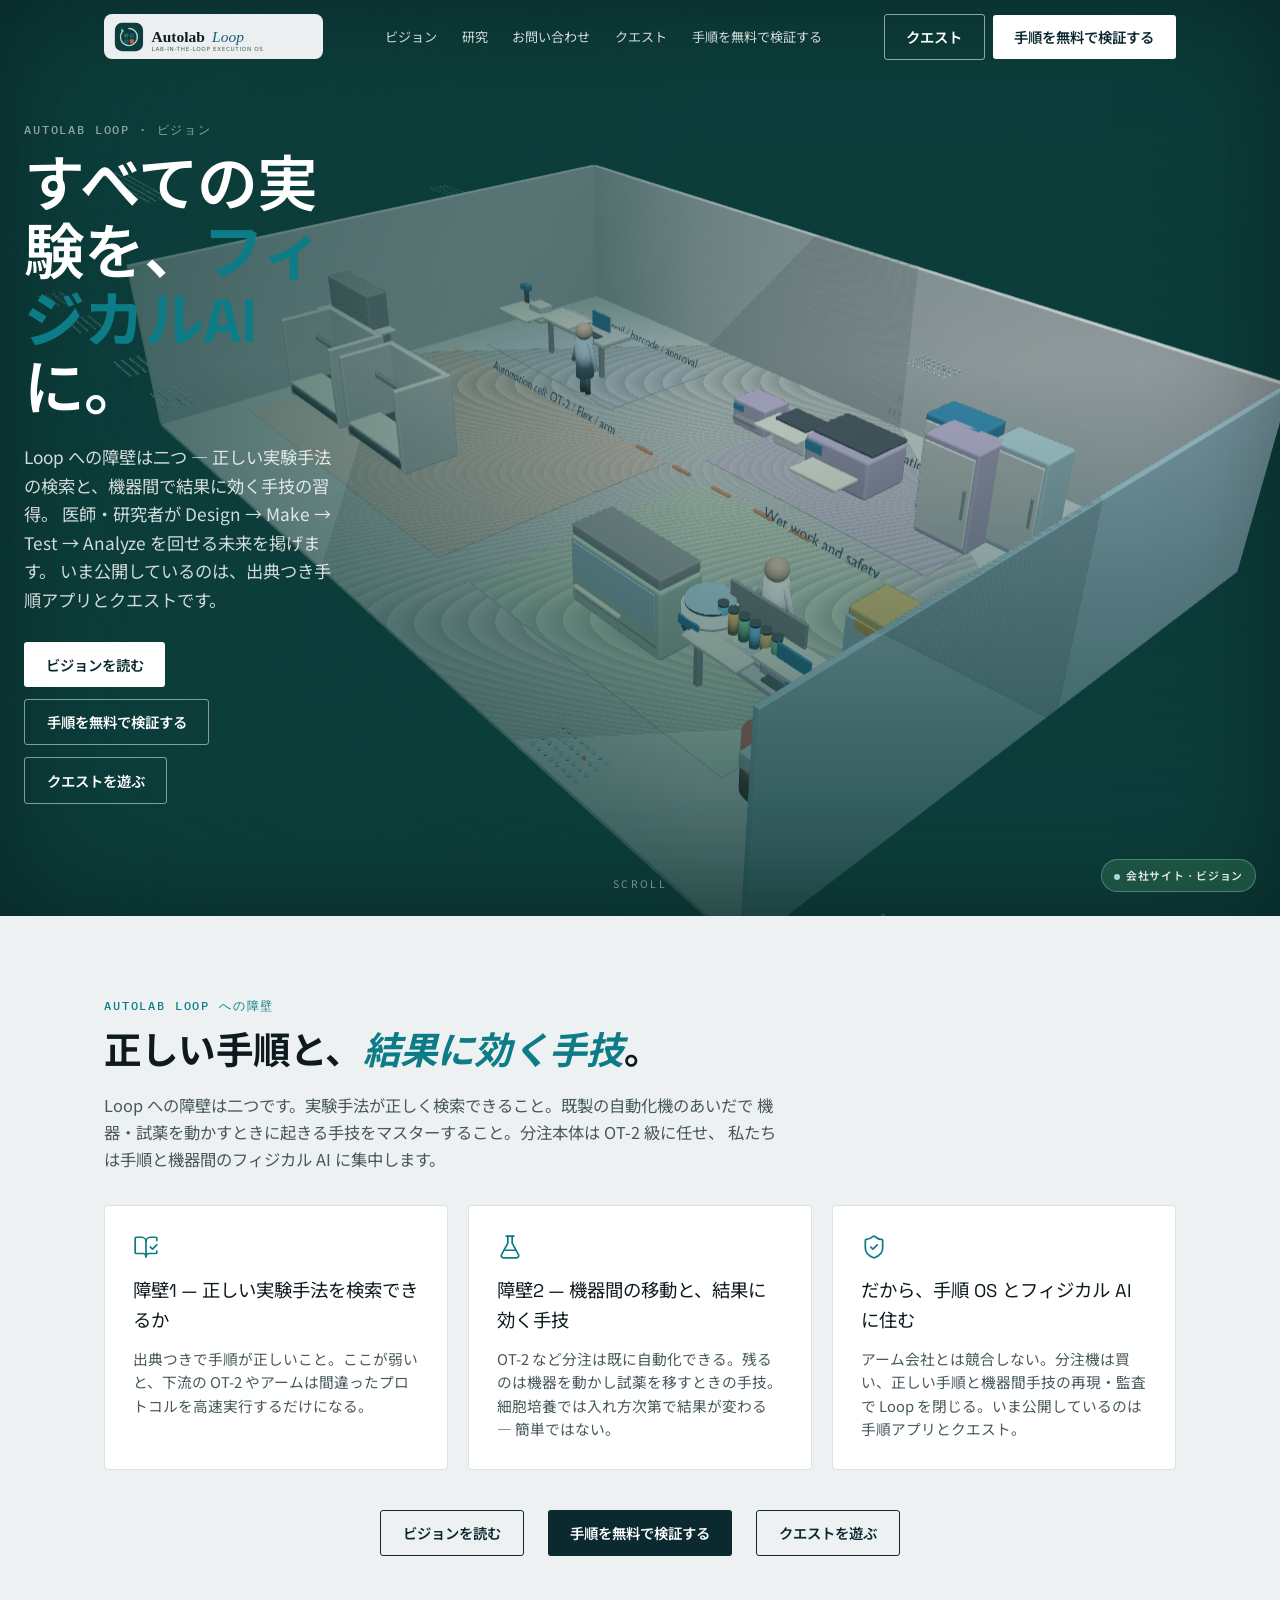
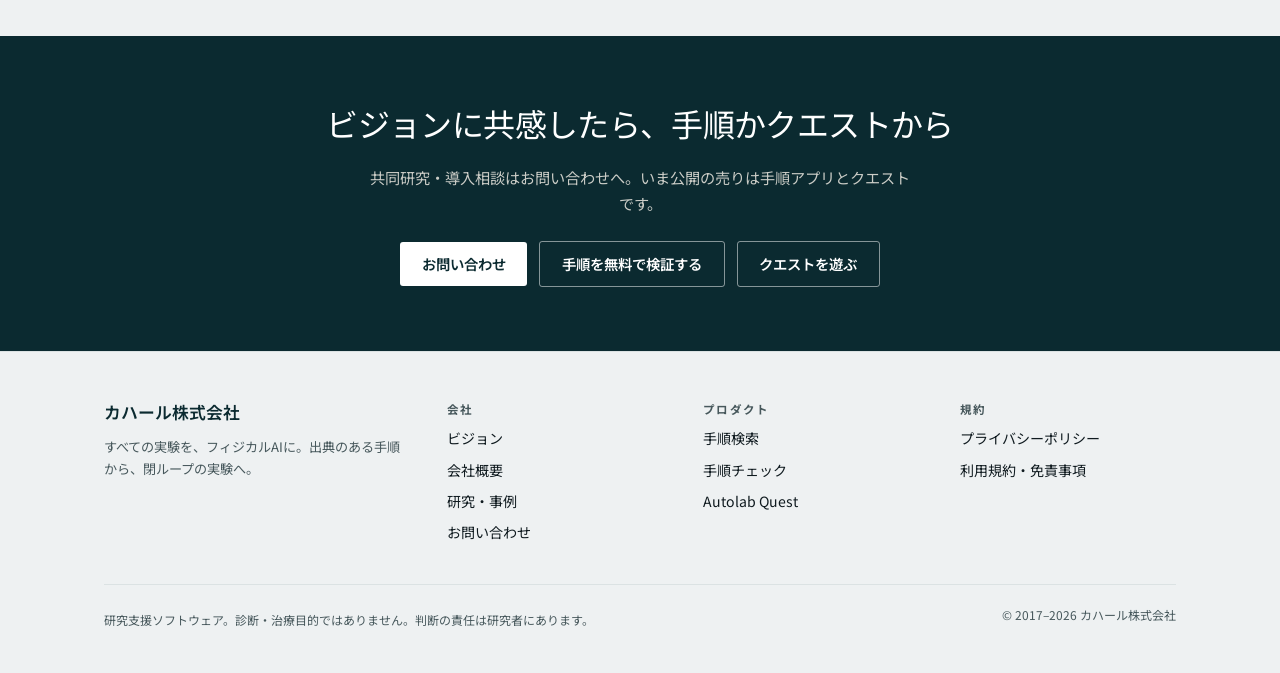
==== company/index.html @ b3bafcfd "Unify operator name to カハール株式会社." ====
<!doctype html>
<html lang="ja">
  <head>
    <meta charset="UTF-8" />
    <link rel="icon" type="image/svg+xml" href="/brand/logo-icon.svg" />
    <meta name="viewport" content="width=device-width, initial-scale=1.0" />
    <!-- title / description / canonical / OGP / JSON-LD are rewritten per surface
         at build time by vite-plugin-site-meta.js. Edit them there, not here. -->
    <meta name="description" content="Autolab Loop の事業・ビジョン・会社概要。手順検索と機器間の手技、二つの障壁を実測で越えて Lab-in-the-Loop を目指します。" />
    <meta name="theme-color" content="#0c3d3a" />
    <meta name="format-detection" content="telephone=no" />
    <link rel="apple-touch-icon" href="/brand/logo-icon.svg" />
    <link rel="preconnect" href="https://fonts.googleapis.com" />
    <link rel="preconnect" href="https://fonts.gstatic.com" crossorigin />
    <link
      href="https://fonts.googleapis.com/css2?family=Space+Grotesk:wght@500;600;700&family=IBM+Plex+Mono:wght@400;500;600&family=Noto+Sans+JP:wght@400;500;700&display=swap"
      rel="stylesheet"
    />
    <title>会社概要・ビジョン — Autolab Loop</title>
    <script type="module" crossorigin src="/assets/index-Cniql3P_.js"></script>
    <link rel="modulepreload" crossorigin href="/assets/HomeLayout-Cwqj5cNV.js">
    <link rel="stylesheet" crossorigin href="/assets/HomeLayout-Betzum_2.css">
    <link rel="stylesheet" crossorigin href="/assets/index-Bxg1d7-p.css">
    <link rel="canonical" href="https://biolablooper.github.io/company/">
    <meta name="robots" content="index, follow, max-image-preview:large">
    <meta property="og:type" content="website">
    <meta property="og:site_name" content="Autolab Loop">
    <meta property="og:locale" content="ja_JP">
    <meta property="og:url" content="https://biolablooper.github.io/company/">
    <meta property="og:title" content="会社概要・ビジョン — Autolab Loop">
    <meta property="og:description" content="Autolab Loop の事業・ビジョン・会社概要。手順検索と機器間の手技、二つの障壁を実測で越えて Lab-in-the-Loop を目指します。">
    <meta property="og:image" content="https://biolablooper.github.io/lab/hero-preview.png">
    <meta property="og:image:width" content="1600">
    <meta property="og:image:height" content="1000">
    <meta name="twitter:card" content="summary_large_image">
    <meta name="twitter:title" content="会社概要・ビジョン — Autolab Loop">
    <meta name="twitter:description" content="Autolab Loop の事業・ビジョン・会社概要。手順検索と機器間の手技、二つの障壁を実測で越えて Lab-in-the-Loop を目指します。">
    <meta name="twitter:image" content="https://biolablooper.github.io/lab/hero-preview.png">
    <script type="application/ld+json">{"@context":"https://schema.org","@graph":[{"@type":"Organization","@id":"https://biolablooper.github.io/#organization","name":"Autolab Loop","url":"https://biolablooper.github.io/","logo":"https://biolablooper.github.io/brand/logo-icon.svg","description":"Autolab Loop は、公開文献から逐語で裏取りした実験手順だけを出典つきで返すバイオ × AI × ロボティクスの研究開発チームです。手順検索アプリとクエストを無料で公開しています。"},{"@type":"WebSite","@id":"https://biolablooper.github.io/#website","url":"https://biolablooper.github.io/","name":"Autolab Loop","inLanguage":"ja","publisher":{"@id":"https://biolablooper.github.io/#organization"}}]}</script>
  </head>
  <body>
    <div id="root"></div>
  </body>
</html>
---- assets/HomeLayout-Betzum_2.css ----
.home-site{--ink:#0f1f1c;--ink-muted:#4a5c58;--paper:#f5f0e8;--paper-alt:#ebe4d8;--teal:#1a5f7a;--teal-dark:#0c3d3a;--green:#2d6a4f;--hit:#c45c3e;--rule:#d4cfc4;--serif:Georgia, "Times New Roman", "Yu Mincho", "Hiragino Mincho ProN", serif;--sans:system-ui, -apple-system, "Segoe UI", sans-serif;scroll-behavior:smooth;color:var(--ink);font-family:var(--sans);background:var(--paper);line-height:1.65}.home-container{max-width:1120px;margin:0 auto;padding:0 1.5rem}.home-kicker{letter-spacing:.14em;text-transform:uppercase;color:var(--teal);margin-bottom:.75rem;font-size:.72rem;font-weight:600}.home-kicker--light{color:#ffffff8c}.home-section h2{font-family:var(--serif);margin:0 0 1rem;font-size:clamp(1.65rem,3.5vw,2.35rem);font-weight:600;line-height:1.3}.home-section-lead{color:var(--ink-muted);max-width:42rem;margin:0 0 2rem;font-size:1.02rem}.home-section-lead--light{color:#ffffffb8}.home-section{padding:5rem 0}.home-section--alt{background:var(--paper-alt)}.home-section--dark{background:var(--teal-dark);color:#fff}.home-section--dark h2{color:#fff}.home-hero--minimal{background:var(--paper);min-height:auto;padding:7rem 0 3rem}.home-hero-glow--soft{opacity:.45;background:radial-gradient(70% 50% at 50% 0,#1a5f7a1f,#0000)}.home-hero-minimal-inner{text-align:center;flex-direction:column;align-items:center;gap:2.5rem;display:flex}.home-hero--minimal h1{font-family:var(--serif);letter-spacing:-.02em;margin:0 0 1rem;font-size:clamp(2.2rem,5.5vw,3.25rem);font-weight:600;line-height:1.2}.home-hero--minimal h1 em{color:var(--teal-dark);font-style:italic}.home-hero-tagline{color:var(--ink-muted);margin:0 0 1.75rem;font-size:1.05rem;line-height:1.6}.home-hero-minimal-visual{width:100%;max-width:520px}.home-hero-minimal-visual .lab-loop-scene{border-radius:12px;overflow:hidden;box-shadow:0 24px 48px #0c3d3a14}.home-block{border-top:1px solid var(--rule);padding:4rem 0}.home-block--alt{background:var(--paper-alt)}.home-block-inner{max-width:880px}.home-block-head{margin-bottom:2rem}.home-block-num{letter-spacing:.2em;color:var(--teal);margin-bottom:.65rem;font-size:.7rem;font-weight:600;display:block}.home-block-head h2{font-family:var(--serif);letter-spacing:-.01em;margin:0 0 .65rem;font-size:clamp(1.5rem,3vw,2rem);font-weight:600}.home-block-head p{color:var(--ink-muted);max-width:32rem;margin:0;font-size:.98rem;line-height:1.65}.home-block-note{color:var(--ink-muted);margin:1.5rem 0 0;font-size:.88rem;line-height:1.55}.home-dmta-strip{grid-template-columns:repeat(2,1fr);gap:.75rem;display:grid}@media (width>=720px){.home-dmta-strip{grid-template-columns:repeat(4,1fr);gap:0}}.home-dmta-item{border:1px solid var(--rule);background:#fff;border-radius:8px;align-items:flex-start;gap:.75rem;padding:1.25rem 1rem;display:flex;position:relative}@media (width>=720px){.home-dmta-item{border:none;border-right:1px solid var(--rule);background:0 0;border-radius:0;padding:0 1.25rem}.home-dmta-item:first-child{padding-left:0}.home-dmta-item:last-child{border-right:none;padding-right:0}}.home-dmta-letter{font-family:var(--serif);color:var(--teal-dark);font-size:1.75rem;font-weight:600;line-height:1}.home-dmta-item strong{margin-bottom:.15rem;font-size:.92rem;display:block}.home-dmta-item span{color:var(--ink-muted);font-size:.8rem}.home-dmta-sep{display:none}.home-tag-list{flex-wrap:wrap;gap:.5rem;margin:0;padding:0;list-style:none;display:flex}.home-tag-list li{border:1px solid var(--rule);color:var(--ink);background:#fff;border-radius:999px;padding:.45rem .85rem;font-size:.84rem}.home-block--alt .home-tag-list li{background:var(--paper)}.home-outcome-cards{grid-template-columns:1fr;gap:1rem;display:grid}@media (width>=720px){.home-outcome-cards{grid-template-columns:repeat(3,1fr)}}.home-outcome-card{border:1px solid var(--rule);background:#fff;border-radius:8px;padding:1.5rem}.home-block--alt .home-outcome-card{background:var(--paper)}.home-outcome-card h3{font-family:var(--serif);color:var(--teal-dark);margin:0 0 .5rem;font-size:1.05rem}.home-outcome-card p{color:var(--ink-muted);margin:0;font-size:.86rem;line-height:1.55}.home-flow-line{border-top:1px solid var(--rule);flex-wrap:wrap;justify-content:center;align-items:center;gap:.35rem .5rem;margin-top:2rem;padding-top:2rem;display:flex}.home-flow-step{color:var(--ink-muted);align-items:center;gap:.5rem;font-size:.82rem;display:inline-flex}.home-flow-arrow{color:var(--teal);opacity:.6}.home-cta--minimal{text-align:center;padding:3.5rem 0}.home-cta--minimal h2{font-family:var(--serif);margin:0 0 1.25rem;font-size:1.5rem}.home-cta--minimal p{display:none}.home-footer--minimal{text-align:center;border-top:1px solid var(--rule);padding:2rem 0 2.5rem}.home-footer--minimal>.home-container>p:first-child{font-family:var(--serif);margin:0 0 .5rem;font-size:.95rem}.home-footer--minimal .home-footer-disclaimer{max-width:28rem;margin:0 auto;font-size:.75rem}.home-value-grid{grid-template-columns:1fr;gap:1.25rem;display:grid}@media (width>=768px){.home-value-grid{grid-template-columns:repeat(3,1fr)}}.home-value-card{border:1px solid var(--rule);background:#fff;border-radius:4px;padding:1.75rem}.home-value-icon{color:var(--teal);margin-bottom:1rem}.home-value-card h3{font-family:var(--serif);margin:0 0 .65rem;font-size:1.15rem}.home-value-card p{color:var(--ink-muted);margin:0;font-size:.92rem;line-height:1.6}.home-focus-dmta{flex-direction:column;gap:.75rem;margin-top:2rem;display:flex}@media (width>=900px){.home-focus-dmta{flex-flow:wrap;align-items:stretch}}.home-focus-dmta-step{opacity:.55;background:#ffffff0d;border:1px solid #ffffff26;border-radius:4px;flex:1;align-items:flex-start;gap:.75rem;min-width:200px;padding:1.1rem 1rem;transition:opacity .25s,border-color .25s,background .25s;display:flex}.home-focus-dmta-step.is-active{opacity:1;background:#ffffff1a;border-color:#a8dadc80}.home-focus-dmta-letter{color:var(--step-color,#a8dadc);font-size:1.5rem;font-weight:800;line-height:1}.home-focus-dmta-step strong{color:#fff;margin-bottom:.25rem;font-size:.95rem;display:block}.home-focus-dmta-step p{color:#ffffffb8;margin:0;font-size:.82rem;line-height:1.45}.home-focus-dmta-arrow{color:#ffffff59;flex-shrink:0;margin-top:.35rem;display:none}@media (width>=900px){.home-focus-dmta-arrow{display:block}}.home-focus-dmta-loop{color:#ffffff8c;justify-content:center;align-items:center;gap:.4rem;width:100%;padding:.5rem;font-size:.78rem;display:flex}.home-focus-built{grid-template-columns:1fr;gap:.65rem;margin:0;padding:0;list-style:none;display:grid}@media (width>=640px){.home-focus-built{grid-template-columns:repeat(2,1fr)}}.home-focus-built li{border:1px solid var(--rule);background:#fff;border-radius:4px;align-items:flex-start;gap:.65rem;padding:1rem 1.1rem;display:flex}.home-focus-built li svg{color:var(--green);flex-shrink:0;margin-top:.1rem}.home-focus-built strong{margin-bottom:.15rem;font-size:.92rem;display:block}.home-focus-built span{color:var(--ink-muted);font-size:.82rem;line-height:1.45}.home-focus-outcomes{grid-template-columns:1fr;gap:1rem;margin-bottom:2rem;display:grid}@media (width>=768px){.home-focus-outcomes{grid-template-columns:repeat(2,1fr)}}.home-focus-outcome{border:1px solid var(--rule);background:#fff;border-radius:4px;padding:1.5rem}.home-focus-outcome svg{color:var(--teal);margin-bottom:.75rem}.home-focus-outcome h3{font-family:var(--serif);margin:0 0 .5rem;font-size:1.1rem}.home-focus-outcome p{color:var(--ink-muted);margin:0;font-size:.88rem;line-height:1.55}.home-focus-example{background:var(--teal-dark);color:#fff;border-radius:4px;padding:1.5rem 1.75rem}.home-focus-example h3{font-family:var(--serif);color:#fff;margin:0 0 1rem;font-size:1.05rem}.home-focus-example ol{flex-direction:column;gap:.85rem;margin:0;padding:0;list-style:none;display:flex}.home-focus-example li{border-left:2px solid #a8dadc73;flex-direction:column;gap:.2rem;padding-left:1rem;display:flex}.home-focus-example strong{letter-spacing:.06em;text-transform:uppercase;color:#a8dadc;font-size:.78rem}.home-focus-example span{color:#ffffffe0;font-size:.92rem;line-height:1.5}.home-btn{cursor:pointer;border:none;border-radius:3px;justify-content:center;align-items:center;padding:.65rem 1.35rem;font-size:.9rem;font-weight:600;text-decoration:none;transition:background .15s,color .15s,border-color .15s;display:inline-flex}.home-btn--solid{background:var(--teal-dark);color:#fff!important}.home-btn--solid:hover{background:#0a302e}.home-btn--ghost{border:1px solid var(--teal-dark);background:0 0;color:var(--teal-dark)!important}.home-btn--ghost:hover{background:#0c3d3a0f}.home-btn--light.home-btn--solid{background:#fff;color:var(--teal-dark)!important}.home-btn--light.home-btn--ghost{border-color:#ffffff80;color:#fff!important}.home-nav{z-index:100;transition:background .2s,box-shadow .2s;position:fixed;top:0;left:0;right:0}.home-nav--scrolled{-webkit-backdrop-filter:blur(10px);backdrop-filter:blur(10px);box-shadow:0 1px 0 var(--rule);background:#f5f0e8f0}.home-nav-inner{align-items:center;gap:1rem;max-width:1120px;margin:0 auto;padding:.85rem 1.5rem;display:flex}.home-nav-brand{cursor:pointer;text-align:left;background:0 0;border:none;flex:0 auto;align-items:center;min-width:0;max-width:min(200px,48vw);padding:0;text-decoration:none;display:inline-flex}.home-nav-logo{object-fit:contain;object-position:left center;max-width:100%;display:block;width:auto!important}.home-nav-logo--full{height:34px!important}.home-nav-brand-compact{align-items:center;gap:.4rem;min-width:0;display:none}.home-nav-logo--icon{flex-shrink:0;width:22px!important;height:22px!important}.home-nav-brand-name{font-family:var(--serif);letter-spacing:-.02em;color:var(--ink);white-space:nowrap;font-size:.92rem;font-weight:650;line-height:1}.home-nav-mark{font-family:var(--serif);color:var(--ink);font-size:1.15rem;font-weight:600;display:block}.home-nav-tag{letter-spacing:.06em;color:var(--ink-muted);font-size:.65rem;display:block}.home-nav-links{flex:1;justify-content:center;gap:.25rem;display:none}@media (width>=900px){.home-nav-links{display:flex}}.home-nav-links a{color:var(--ink-muted);cursor:pointer;background:0 0;border:none;border-radius:3px;padding:.4rem .65rem;font-size:.82rem;text-decoration:none;transition:color .15s,background .15s}.home-nav-links a:hover,.home-nav-links a.is-active{color:var(--teal-dark);background:#1a5f7a14}.home-nav-actions{flex-shrink:0;align-items:center;gap:.5rem;margin-left:auto;display:flex}.home-nav-actions .home-btn{white-space:nowrap;flex-shrink:0}.home-nav-toggle{cursor:pointer;color:var(--ink);background:0 0;border:none;flex-shrink:0;padding:.35rem;display:flex}@media (width<=899px){.home-nav-inner{gap:.4rem;padding:.55rem .85rem}.home-nav-brand{max-width:none}.home-nav-logo--full{display:none}.home-nav-brand-compact{display:inline-flex}.home-nav-actions{gap:.3rem}.home-nav-actions .home-btn{padding:.4rem .7rem;font-size:.8rem}}@media (width<=360px){.home-nav-brand-name{font-size:.92rem}.home-nav-actions .home-btn{padding:.38rem .55rem;font-size:.74rem}}@media (width>=900px){.home-nav-toggle{display:none}.home-nav-brand{max-width:none}.home-nav-logo--full{display:block;height:34px!important}.home-nav-brand-compact{display:none}}.home-nav-mobile{background:var(--paper);border-top:1px solid var(--rule);flex-direction:column;padding:.5rem 1.5rem 1rem;display:flex}@media (width>=900px){.home-nav-mobile{display:none}}.home-nav-mobile a{text-align:left;color:var(--ink-muted);cursor:pointer;border:none;border-bottom:1px solid var(--rule);background:0 0;padding:.65rem 0;font-size:.95rem;text-decoration:none;display:block}.home-nav-mobile a.is-active{color:var(--teal-dark);font-weight:600}.home-hero{flex-direction:column;justify-content:center;min-height:100vh;padding:6rem 1.5rem 4rem;display:flex;position:relative;overflow:hidden}.home-hero-bg{pointer-events:none;position:absolute;inset:0}.home-hero-grid{background-image:linear-gradient(#1a5f7a0a 1px,#0000 1px),linear-gradient(90deg,#1a5f7a0a 1px,#0000 1px);background-size:48px 48px;position:absolute;inset:0;-webkit-mask-image:radial-gradient(80% 70% at 70% 40%,#000,#0000);mask-image:radial-gradient(80% 70% at 70% 40%,#000,#0000)}.home-hero-glow{background:radial-gradient(#1a5f7a1f,#0000 70%);width:50%;height:60%;position:absolute;top:10%;right:5%}.home-hero-inner{grid-template-columns:1fr;align-items:center;gap:3rem;width:100%;max-width:1120px;margin:0 auto;display:grid;position:relative}@media (width>=960px){.home-hero-inner{grid-template-columns:1fr 1fr}}.home-hero h1{font-family:var(--serif);margin:0 0 1.25rem;font-size:clamp(2.2rem,5.5vw,3.4rem);font-weight:600;line-height:1.2}.home-hero h1 em{color:var(--teal);font-style:normal}.home-lead{color:var(--ink-muted);max-width:32rem;margin:0 0 1.75rem;font-size:1.05rem}.home-hero-actions{flex-wrap:wrap;gap:.75rem;margin-bottom:2rem;display:flex}.home-hero-pills{flex-wrap:wrap;gap:.5rem;display:flex}.home-hero-pills span{letter-spacing:.04em;color:var(--teal-dark);background:#1a5f7a14;border:1px solid #1a5f7a26;border-radius:999px;padding:.35rem .75rem;font-size:.72rem;font-weight:600}.home-hero-visual{flex-direction:column;align-items:center;width:100%;display:flex}.lab-loop-scene{aspect-ratio:4/3.6;border:1px solid var(--rule);background:#fff;border-radius:12px;width:100%;max-width:520px;position:relative;overflow:hidden;box-shadow:0 24px 48px #0c3d3a1f,inset 0 0 0 1px #fff9}.lab-loop-canvas{width:100%;height:100%;display:block}.lab-loop-phase-bar{background:linear-gradient(#0000,#f5f0e8f2);justify-content:center;gap:.35rem;padding:.5rem .75rem;display:flex;position:absolute;bottom:0;left:0;right:0}.lab-loop-phase-chip{color:var(--ink-muted);background:#ffffffb3;border-radius:4px;align-items:center;gap:.25rem;padding:.2rem .45rem;font-size:.62rem;display:flex}.lab-loop-phase-chip strong{color:var(--teal-dark);font-size:.7rem}.home-loop-showcase-head{text-align:center;margin-bottom:2.5rem}.home-loop-showcase-head h2,.home-loop-showcase-lead{margin-left:auto;margin-right:auto}.home-loop-showcase-track{flex-wrap:wrap;justify-content:center;align-items:center;gap:.5rem;margin-bottom:2rem;display:flex}.home-loop-showcase-step{color:#ffffff8c;cursor:pointer;background:#ffffff0d;border:2px solid #ffffff26;border-radius:8px;flex-direction:column;align-items:center;gap:.15rem;min-width:100px;padding:.85rem 1rem;transition:border-color .25s,background .25s,transform .25s;display:flex;position:relative}.home-loop-showcase-step:hover{border-color:#a8dadc66}.home-loop-showcase-step.is-active{border-color:var(--step-color,#a8dadc);color:#fff;background:#ffffff1f;transform:scale(1.05);box-shadow:0 0 24px #a8dadc26}.home-loop-showcase-step.is-done{color:#ffffffd9;border-color:#2d6a4f80}.home-loop-showcase-letter{color:var(--step-color,#a8dadc);font-size:1.5rem;font-weight:800;line-height:1}.home-loop-showcase-name{letter-spacing:.06em;text-transform:uppercase;font-size:.75rem;font-weight:700}.home-loop-showcase-ja{opacity:.75;text-align:center;max-width:90px;font-size:.68rem}.home-loop-showcase-arrow{display:none}@media (width>=700px){.home-loop-showcase-arrow{opacity:.4;display:block;position:absolute;top:50%;right:-14px;transform:translateY(-50%)}}.home-loop-showcase-return{color:#a8dadccc;align-items:center;gap:.35rem;padding:.5rem .75rem;font-size:.72rem;animation:4s linear infinite home-loop-spin;display:flex}@keyframes home-loop-spin{0%{transform:rotate(0)}to{transform:rotate(360deg)}}.home-loop-showcase-visual{max-width:480px;margin:0 auto 2rem}.home-loop-showcase-cta{text-align:center;margin:0}.home-loop-mini{background:#0003;border:1px solid #ffffff1f;border-radius:10px;justify-content:center;align-items:center;min-height:180px;padding:1.5rem;display:flex}.home-loop-mini-caption{text-align:center;color:#ffffffa6;margin-top:.75rem;font-size:.78rem;display:block}.home-loop-mini-bubble{color:var(--teal-dark);background:#fff;border-radius:8px;margin-bottom:1rem;padding:.65rem 1rem;font-size:.85rem;font-weight:600;animation:2s ease-in-out infinite home-bubble-pulse}@keyframes home-bubble-pulse{0%,to{transform:translateY(0)}50%{transform:translateY(-4px)}}.home-loop-mini-mols{justify-content:center;gap:1.25rem;display:flex}.home-loop-mini-mol{width:28px;height:28px;animation:2.5s ease-in-out infinite home-mol-float;animation-delay:calc(var(--i) * .3s);border:2.5px solid #a8dadc;border-radius:50%;position:relative}.home-loop-mini-mol:after{content:"";background:#a8dadc;width:16px;height:2px;position:absolute;top:4px;right:-18px}@keyframes home-mol-float{0%,to{transform:translateY(0)rotate(0)}50%{transform:translateY(-6px)rotate(8deg)}}.home-loop-mini-plate{width:100%}.home-loop-mini-plate-grid{grid-template-columns:repeat(12,1fr);gap:3px;max-width:280px;margin:0 auto;display:grid}.home-loop-mini-well{aspect-ratio:1;animation:.4s backwards home-well-in;animation-delay:var(--d,0s);background:#a8dadc40;border-radius:50%}.home-loop-mini-well.is-hit{background:var(--hit);animation:.6s backwards home-well-hit;animation-delay:var(--d,0s);box-shadow:0 0 8px #c45c3e99}@keyframes home-well-in{0%{opacity:0;transform:scale(0)}to{opacity:1;transform:scale(1)}}@keyframes home-well-hit{0%{background:#a8dadc40;transform:scale(.5)}to{background:var(--hit);transform:scale(1.15)}}.home-loop-mini-robot{width:100%;min-height:140px;position:relative}.home-loop-mini-arm{width:80px;height:100px;position:absolute;top:0;left:50%;transform:translate(-50%)}.home-loop-mini-arm-base{background:var(--teal-dark);border-radius:4px;width:12px;height:40px;margin-left:-6px;position:absolute;top:0;left:50%}.home-loop-mini-arm-seg{background:var(--teal);transform-origin:top;border-radius:3px;width:10px;height:50px;margin-left:-5px;animation:2.8s ease-in-out infinite home-arm-swing;position:absolute;top:36px;left:50%}.home-loop-mini-arm-tip{background:var(--teal);transform-origin:top;border-radius:3px;width:20px;height:36px;margin-left:-10px;animation:2.8s ease-in-out infinite home-arm-swing;position:absolute;top:80px;left:50%}@keyframes home-arm-swing{0%,to{transform:rotate(-15deg)}50%{transform:rotate(25deg)}}.home-loop-mini-drop{background:var(--green);opacity:0;border-radius:50%/40% 40% 60% 60%;width:8px;height:12px;animation:2.8s ease-in-out infinite home-drop;position:absolute;top:108px;left:58%}@keyframes home-drop{45%{opacity:0;transform:translateY(0)}55%{opacity:.9;transform:translateY(0)}70%{opacity:0;transform:translateY(20px)}to{opacity:0}}.home-loop-mini-plate--small{width:200px;position:absolute;bottom:0;left:50%;transform:translate(-50%)}.home-loop-mini-plate--small .home-loop-mini-plate-grid{grid-template-columns:repeat(8,1fr);max-width:160px}.home-loop-mini-design{text-align:center;width:100%}.home-scroll-hint{letter-spacing:.15em;text-transform:uppercase;color:var(--ink-muted);flex-direction:column;align-items:center;gap:.5rem;font-size:.65rem;display:flex;position:absolute;bottom:2rem;left:50%;transform:translate(-50%)}.home-scroll-line{background:linear-gradient(var(--teal), transparent);width:1px;height:32px}.plate-grid-wrap{border:1px solid var(--rule);background:#fff;border-radius:8px;width:100%;max-width:340px;padding:1.25rem;box-shadow:0 8px 32px #0c3d3a14}.plate-grid-label{letter-spacing:.08em;text-transform:uppercase;color:var(--ink-muted);margin-bottom:.75rem;font-size:.65rem}.plate-grid{aspect-ratio:3/2;grid-template-columns:repeat(12,1fr);gap:4px;display:grid}.plate-well{aspect-ratio:1;border-radius:50%}.plate-grid-legend{color:var(--ink-muted);gap:1rem;margin-top:.75rem;font-size:.7rem;display:flex}.plate-grid-legend span{align-items:center;gap:.35rem;display:flex}.plate-dot{border-radius:50%;width:8px;height:8px;display:inline-block}.plate-dot--base{background:#1a5f7a40}.plate-dot--hit{background:var(--hit)}.home-problem-grid{grid-template-columns:1fr;align-items:stretch;gap:1rem;display:grid}@media (width>=768px){.home-problem-grid{grid-template-columns:1fr auto 1fr;align-items:center}}.home-problem-card{border:1px solid var(--rule);background:#fff;border-radius:4px;padding:1.75rem}.home-problem-card h3{font-family:var(--serif);margin:0 0 1rem;font-size:1.05rem}.home-problem-card ul{margin:0;padding:0;list-style:none}.home-problem-card li{color:var(--ink-muted);align-items:flex-start;gap:.6rem;margin-bottom:.65rem;font-size:.92rem;display:flex}.home-problem-card--before{border-left:3px solid #9b2226}.home-problem-card--after{border-left:3px solid var(--green)}.home-problem-arrow{color:var(--teal);font-size:1.5rem;font-weight:300;display:none}@media (width>=768px){.home-problem-arrow{align-items:center;display:flex}}.home-persona-tabs{grid-template-columns:repeat(3,1fr);gap:.5rem;margin-bottom:1.5rem;display:grid}@media (width<=640px){.home-persona-tabs{grid-template-columns:1fr}}.home-persona-tabs button{border:1px solid var(--rule);cursor:pointer;text-align:left;background:#fff;border-radius:4px;padding:1rem;transition:border-color .2s,box-shadow .2s}.home-persona-tabs button.is-active{border-color:var(--persona-color,var(--teal));box-shadow:0 0 0 1px var(--persona-color,var(--teal))}.home-persona-age{display:none}.home-persona-tab-avatar{background:var(--persona-color,var(--teal));color:#fff;border-radius:50%;justify-content:center;align-items:center;width:2rem;height:2rem;margin-bottom:.5rem;font-size:.85rem;font-weight:600;display:inline-flex}.home-persona-tab-name{font-size:.9rem;font-weight:600;display:block}.home-persona-tab-role{color:var(--ink-muted);margin-top:.15rem;font-size:.72rem;display:block}.home-persona-panel{border:1px solid var(--rule);border-top:3px solid var(--persona-color,var(--teal));background:#fff;border-radius:4px;padding:2rem}.home-persona-header{border-bottom:1px solid var(--rule);gap:1.25rem;margin-bottom:2rem;padding-bottom:1.5rem;display:flex}.home-persona-avatar{background:var(--persona-color,var(--teal));color:#fff;width:4rem;height:4rem;font-family:var(--serif);border-radius:50%;flex-shrink:0;justify-content:center;align-items:center;font-size:1.5rem;display:flex}.home-persona-header h3{font-family:var(--serif);margin:0 0 .25rem;font-size:1.35rem}.home-persona-age{color:var(--ink-muted);font-size:.85rem;font-weight:400}.home-persona-role{color:var(--ink-muted);margin:0 0 .5rem;font-size:.88rem}.home-persona-tagline{color:var(--persona-color,var(--teal));margin:0;font-size:.95rem;font-style:italic}.home-persona-grid{grid-template-columns:1fr;gap:1.5rem;display:grid}@media (width>=900px){.home-persona-grid{grid-template-columns:1fr 1fr 1.1fr}}.home-persona-col h4{text-transform:uppercase;letter-spacing:.06em;color:var(--ink);align-items:center;gap:.4rem;margin:0 0 .75rem;font-size:.82rem;display:flex}.home-persona-col ul{color:var(--ink-muted);margin:0;padding-left:1.1rem;font-size:.88rem}.home-persona-col li{margin-bottom:.45rem}.home-persona-col--solution h4{color:var(--green)}.home-week-timeline{flex-direction:column;gap:.35rem;display:flex}.home-week-row{grid-template-columns:2rem 1fr;gap:.5rem;font-size:.82rem;display:grid}.home-week-day{color:var(--persona-color,var(--teal));font-weight:700}.home-week-task{color:var(--ink-muted)}.home-loop-explorer{grid-template-columns:1fr;gap:2rem;display:grid}@media (width>=900px){.home-loop-explorer{grid-template-columns:280px 1fr}}.home-loop-steps{flex-direction:column;gap:.35rem;display:flex}.home-loop-step{cursor:pointer;text-align:left;color:#ffffffb3;background:#ffffff0f;border:1px solid #ffffff1f;border-radius:4px;grid-template-rows:auto auto;grid-template-columns:auto 1fr;gap:0 .5rem;padding:.85rem 1rem;transition:background .2s,border-color .2s;display:grid;position:relative}.home-loop-step.is-active{border-color:var(--step-color);color:#fff;background:#ffffff1f}.home-loop-step-letter{font-family:var(--serif);color:var(--step-color);grid-row:1/3;font-size:1.75rem;line-height:1}.home-loop-step-name{font-size:.9rem;font-weight:600}.home-loop-step-ja{opacity:.7;font-size:.75rem}.home-loop-step-arrow{opacity:.3;position:absolute;top:50%;right:.75rem;transform:translateY(-50%)}.home-loop-return{color:#ffffff73;align-items:center;gap:.4rem;margin-top:.5rem;padding-left:.5rem;font-size:.75rem;display:flex}.home-loop-detail{border:1px solid #ffffff26;border-left:3px solid var(--step-color);background:#ffffff14;border-radius:4px;padding:1.75rem}.home-loop-detail-header{gap:1rem;margin-bottom:1.5rem;display:flex}.home-loop-detail-letter{font-family:var(--serif);color:var(--step-color);font-size:2.5rem;line-height:1}.home-loop-detail-header h3{font-family:var(--serif);margin:0 0 .5rem;font-size:1.2rem}.home-loop-detail-header p{color:#ffffffb8;margin:0;font-size:.9rem}.home-loop-detail-grid{grid-template-columns:1fr 1fr;gap:1.5rem;margin-bottom:1.5rem;display:grid}@media (width<=560px){.home-loop-detail-grid{grid-template-columns:1fr}}.home-loop-detail-grid h4{text-transform:uppercase;letter-spacing:.08em;color:#ffffff80;margin:0 0 .5rem;font-size:.72rem}.home-loop-detail-grid ul{color:#ffffffd9;margin:0;padding-left:1rem;font-size:.88rem}.home-loop-detail-grid li{margin-bottom:.35rem}.home-loop-progress{transform-origin:0;gap:.35rem;display:flex}.home-loop-progress span{background:#ffffff26;border-radius:2px;flex:1;height:3px}.home-loop-progress span.is-done{background:var(--step-color)}.home-auto-spectrum{border:1px solid var(--rule);background:#fff;border-radius:4px;grid-template-columns:repeat(3,1fr);gap:0;margin-bottom:1.5rem;display:grid;position:relative;overflow:hidden}.home-auto-tab{cursor:pointer;color:var(--ink-muted);z-index:1;background:0 0;border:none;flex-direction:column;align-items:center;gap:.25rem;padding:1.25rem .75rem;transition:color .2s,background .2s;display:flex;position:relative}.home-auto-tab.is-active{color:var(--teal-dark);background:#1a5f7a0f}.home-auto-tab-label{font-size:.9rem;font-weight:600}.home-auto-tab-sub{opacity:.7;font-size:.7rem}.home-auto-indicator{background:var(--teal);width:33.333%;height:3px;margin-left:16.666%;position:absolute;bottom:0;left:0;transform:translate(-50%)}.home-auto-panel{border:1px solid var(--rule);background:#fff;border-radius:4px;gap:1.5rem;margin-bottom:2rem;padding:1.75rem;display:flex}.home-auto-panel-icon{background:var(--paper);width:4rem;height:4rem;color:var(--teal);border-radius:4px;flex-shrink:0;justify-content:center;align-items:center;display:flex}.home-auto-panel h3{font-family:var(--serif);margin:0 0 .5rem;font-size:1.1rem}.home-auto-phase{color:var(--teal);margin-left:.35rem;font-size:.75rem;font-weight:400}.home-auto-panel p{color:var(--ink-muted);margin:0 0 .75rem;font-size:.92rem}.home-auto-panel ul{color:var(--ink-muted);margin:0;padding-left:1.1rem;font-size:.88rem}.home-auto-flow{background:#1a5f7a0f;border-radius:4px;flex-wrap:wrap;justify-content:center;align-items:center;gap:.25rem;padding:1.25rem;display:flex}.home-auto-flow-node{align-items:center;gap:.25rem;display:flex}.home-auto-flow-node span:first-child{border:1px solid var(--rule);background:#fff;border-radius:3px;padding:.35rem .65rem;font-size:.78rem;font-weight:500}.home-auto-flow-arrow{color:var(--teal);margin:0 .15rem;font-size:.85rem}.home-compare-cards{grid-template-columns:1fr;gap:1rem;display:grid}@media (width>=640px){.home-compare-cards{grid-template-columns:1fr 1fr}}.home-compare-card{border:1px solid var(--rule);background:#fff;border-radius:4px;padding:1.25rem}.home-compare-card h3{color:var(--ink);margin:0 0 .75rem;font-size:.88rem;font-weight:600}.home-compare-split{grid-template-columns:1fr 1fr;gap:.75rem;display:grid}.home-compare-label{text-transform:uppercase;letter-spacing:.06em;color:var(--ink-muted);margin-bottom:.25rem;font-size:.65rem;display:block}.home-compare-other p,.home-compare-autolab p{color:var(--ink-muted);margin:0;font-size:.82rem;line-height:1.5}.home-compare-autolab p{color:var(--teal-dark);font-weight:500}.home-quote{border-left:3px solid var(--teal);font-family:var(--serif);background:#1a5f7a0f;margin:2.5rem 0 0;padding:1.25rem 1.5rem;font-size:1.05rem;line-height:1.55}.home-landscape-subhead{color:var(--ink);margin:2rem 0 1rem;font-size:1rem;font-weight:600}.home-landscape-layer-grid{grid-template-columns:1fr;gap:1rem;margin-bottom:2rem;display:grid}@media (width>=768px){.home-landscape-layer-grid{grid-template-columns:repeat(3,1fr)}}.home-landscape-layer{border:1px solid var(--rule);background:#fff;border-radius:4px;padding:1.25rem;position:relative}.home-landscape-layer--us{border-color:var(--teal);box-shadow:0 0 0 1px #1a5f7a26}.home-landscape-layer-num{letter-spacing:.08em;text-transform:uppercase;color:var(--teal);margin-bottom:.5rem;font-size:.65rem;font-weight:700;display:inline-block}.home-landscape-layer h4{margin:0 0 .5rem;font-size:.95rem}.home-landscape-layer p{color:var(--ink-muted);margin:0 0 .5rem;font-size:.82rem;line-height:1.55}.home-landscape-layer-vendors{color:var(--teal-dark);font-size:.78rem;font-weight:500}.home-landscape-gap{opacity:.9;font-style:italic}.home-landscape-player-list{flex-direction:column;gap:1rem;margin-bottom:2rem;display:flex}.home-landscape-player{border:1px solid var(--rule);background:#fff;border-radius:4px;overflow:hidden}.home-landscape-player-head{border-bottom:1px solid var(--rule);background:#0c3d3a0f;flex-wrap:wrap;justify-content:space-between;gap:.5rem;padding:1rem 1.25rem;display:flex}.home-landscape-player-head h3{margin:0;font-size:.95rem}.home-landscape-player-head span{color:var(--ink-muted);font-size:.72rem}.home-landscape-player-body{grid-template-columns:1fr;gap:0;display:grid}@media (width>=768px){.home-landscape-player-body{grid-template-columns:1fr 1fr}}.home-landscape-player-body>div{padding:1.25rem}.home-landscape-player-body h4{text-transform:uppercase;letter-spacing:.06em;color:var(--ink-muted);margin:0 0 .5rem;font-size:.72rem}.home-landscape-player-body p{color:var(--ink);margin:0;font-size:.84rem;line-height:1.55}.home-landscape-wedge{border-top:1px solid var(--rule);background:#2d6a4f0f}@media (width>=768px){.home-landscape-wedge{border-top:none;border-left:1px solid var(--rule)}}.home-landscape-heavy{border:1px solid var(--rule);background:#fff;border-radius:4px;margin-bottom:1rem;padding:1.5rem}.home-landscape-heavy h3{margin:0 0 1rem;font-size:.95rem}.home-landscape-heavy-grid{grid-template-columns:1fr;gap:1.25rem;margin-bottom:1rem;display:grid}@media (width>=640px){.home-landscape-heavy-grid{grid-template-columns:1fr 1fr}}.home-landscape-heavy h4{color:var(--teal-dark);margin:0 0 .5rem;font-size:.78rem;font-weight:600}.home-landscape-heavy ul{color:var(--ink-muted);margin:0;padding-left:1.1rem;font-size:.84rem;line-height:1.55}.home-landscape-heavy-autolab{color:var(--teal-dark);border-top:1px solid var(--rule);margin:0;padding-top:1rem;font-size:.88rem;font-weight:500;line-height:1.55}.home-landscape-more{text-align:center;margin-top:1.5rem}.home-roadmap{flex-direction:column;gap:0;margin-bottom:2.5rem;display:flex}.home-roadmap-item{grid-template-columns:2rem 1fr;gap:1rem;display:grid}.home-roadmap-marker{flex-direction:column;align-items:center;display:flex}.home-roadmap-dot{background:var(--rule);width:12px;height:12px;box-shadow:0 0 0 2px var(--rule);border:2px solid #fff;border-radius:50%;flex-shrink:0}.home-roadmap-item--now .home-roadmap-dot{background:var(--hit);box-shadow:0 0 0 2px var(--hit)}.home-roadmap-item--next .home-roadmap-dot{background:var(--teal);box-shadow:0 0 0 2px var(--teal)}.home-roadmap-line{background:var(--rule);flex:1;width:2px;min-height:2rem}.home-roadmap-content{padding-bottom:2rem}.home-roadmap-status{text-transform:uppercase;letter-spacing:.08em;color:var(--teal);font-size:.65rem;font-weight:600}.home-roadmap-phase{color:var(--ink-muted);margin-left:.5rem;font-size:.78rem}.home-roadmap-content h3{font-family:var(--serif);margin:.35rem 0;font-size:1.1rem}.home-roadmap-content p{color:var(--ink-muted);margin:0;font-size:.88rem}.home-principles{grid-template-columns:repeat(3,1fr);gap:1rem;display:grid}@media (width<=640px){.home-principles{grid-template-columns:1fr}}.home-principle{border:1px solid var(--rule);background:#fff;border-radius:4px;flex-direction:column;gap:.25rem;padding:1rem;display:flex}.home-principle strong{color:var(--teal-dark);font-size:.88rem}.home-principle span{color:var(--ink-muted);font-size:.78rem}.home-cta{background:var(--teal-dark);color:#fff;padding:4rem 0}.home-cta-inner{text-align:center}.home-cta h2{font-family:var(--serif);margin:0 0 .75rem;font-size:clamp(1.5rem,3vw,2rem)}.home-cta p{color:#ffffffbf;max-width:32rem;margin:0 auto 1.5rem}.home-cta-actions{flex-wrap:wrap;justify-content:center;align-items:center;gap:.75rem;display:flex}.home-cta-hint{color:#ffffff73;font-family:monospace;font-size:.78rem}.home-footer{color:var(--ink-muted);border-top:1px solid var(--rule);padding:2.5rem 0 3rem;font-size:.78rem}.home-footer p{margin:0 0 .5rem}.home-footer-disclaimer{border-top:1px solid var(--rule);margin-top:1.25rem;padding-top:1rem;line-height:1.6}.home-lab-summary{border-top:1px solid #ffffff1f;flex-wrap:wrap;gap:1.5rem;margin-top:1.5rem;padding-top:1.25rem;display:flex}.home-lab-summary div{flex-direction:column;gap:.15rem;display:flex}.home-lab-summary strong{font-family:var(--serif);color:#fff;font-size:1.5rem}.home-lab-summary span{color:#ffffff80;font-size:.75rem}.home-lab-pipeline{background:#ffffff0f;border:1px solid #ffffff1f;border-radius:4px;margin:2rem 0;padding:1.5rem}.home-lab-pipeline-title{text-transform:uppercase;letter-spacing:.08em;color:#ffffff80;margin:0 0 1rem;font-size:.78rem}.home-lab-pipeline-steps{grid-template-columns:1fr;gap:1rem;display:grid}@media (width>=768px){.home-lab-pipeline-steps{grid-template-columns:repeat(3,1fr)}}.home-lab-pipeline-step{background:#ffffff0a;border-radius:4px;flex-direction:column;gap:.35rem;padding:1rem;display:flex;position:relative}.home-lab-cmd{font-family:var(--mono);color:#7ec8b8;background:#0003;border-radius:2px;align-self:flex-start;padding:.15rem .4rem;font-size:.72rem}.home-lab-pipeline-step strong{color:#fff;font-size:.95rem}.home-lab-pipeline-step span{color:#fff9;font-size:.8rem;line-height:1.45}.home-lab-pipeline-eq{margin-top:.25rem;color:#fff6!important;font-size:.72rem!important}.home-lab-pipeline-arrow{color:#ffffff4d;z-index:1;display:none;position:absolute;top:50%;right:-.75rem;transform:translateY(-50%)}@media (width>=768px){.home-lab-pipeline-arrow{display:block}}.home-lab-grid{grid-template-columns:1fr;gap:1.5rem;margin-bottom:2.5rem;display:grid}@media (width>=900px){.home-lab-grid{grid-template-columns:340px 1fr}}.home-lab-list-title{text-transform:uppercase;letter-spacing:.08em;color:#ffffff73;margin:0 0 .75rem;font-size:.75rem}.home-lab-item{cursor:pointer;text-align:left;color:#ffffffbf;background:#ffffff0a;border:1px solid #ffffff1a;border-radius:4px;align-items:center;gap:.75rem;width:100%;margin-bottom:.35rem;padding:.75rem .85rem;transition:background .15s,border-color .15s;display:flex}.home-lab-item:hover{background:#ffffff14}.home-lab-item.is-active{color:#fff;background:#ffffff1f;border-color:#7ec8b880}.home-lab-item-text{flex-direction:column;flex:1;min-width:0;display:flex}.home-lab-item-name{white-space:nowrap;text-overflow:ellipsis;font-size:.85rem;font-weight:600;overflow:hidden}.home-lab-item-cat{opacity:.55;font-size:.68rem}.home-lab-badge{white-space:nowrap;border-radius:2px;flex-shrink:0;padding:.2rem .45rem;font-size:.62rem;font-weight:600}.home-lab-badge--active{color:#a8e6cf;background:#2d6a4f59}.home-lab-badge--planned{color:#f4c896;background:#bc6c254d}.home-lab-badge--roadmap{color:#ffffff8c;background:#ffffff1a}.home-lab-detail{background:#ffffff14;border:1px solid #ffffff26;border-radius:4px;padding:1.75rem}.home-lab-detail h3{font-family:var(--serif);color:#fff;margin:.75rem 0 .5rem;font-size:1.35rem}.home-lab-detail-role{color:#ffffffb8;margin:0 0 1.25rem;font-size:.92rem;line-height:1.55}.home-lab-dl{gap:.75rem;margin-bottom:1.25rem;display:grid}.home-lab-dl dt{text-transform:uppercase;letter-spacing:.06em;color:#ffffff73;margin-bottom:.2rem;font-size:.68rem}.home-lab-dl dd{color:#ffffffd9;margin:0;font-size:.88rem}.home-lab-dl code{color:#7ec8b8;font-size:.8rem}.home-lab-split{grid-template-columns:1fr 1fr;gap:1rem;display:grid}@media (width<=560px){.home-lab-split{grid-template-columns:1fr}}.home-lab-split h4{text-transform:uppercase;letter-spacing:.06em;color:#ffffff80;margin:0 0 .5rem;font-size:.72rem}.home-lab-split ul{color:#fffc;margin:0;padding-left:1rem;font-size:.82rem}.home-lab-split li{margin-bottom:.35rem}.home-lab-human li{color:#ffffff8c}.home-lab-matrix h3{font-family:var(--serif);color:#fff;margin:0 0 1rem;font-size:1.1rem}.home-lab-matrix-table-wrap{border:1px solid #ffffff1f;border-radius:4px;overflow-x:auto}.home-lab-matrix-table{border-collapse:collapse;width:100%;font-size:.8rem}.home-lab-matrix-table th,.home-lab-matrix-table td{text-align:left;vertical-align:top;border-bottom:1px solid #ffffff14;padding:.65rem .85rem}.home-lab-matrix-table th{color:#fff9;text-transform:uppercase;letter-spacing:.04em;background:#0003;font-size:.72rem;font-weight:600}.home-lab-matrix-table td{color:#ffffffc7}.home-lab-matrix-table td:first-child{color:#fff;white-space:nowrap;font-weight:600}.home-lab-matrix-table tr:last-child td{border-bottom:none}.home-lab-matrix-note{color:#ffffff73;margin:1rem 0 0;font-size:.78rem;line-height:1.55}.home-page-hero{background:var(--paper);border-bottom:1px solid var(--rule);padding:7rem 0 3rem}.home-page-hero h1{font-family:var(--serif);margin:0 0 1rem;font-size:clamp(1.85rem,4vw,2.75rem);font-weight:600;line-height:1.25}.home-page-hero-lead{color:var(--ink-muted);max-width:42rem;margin:0;font-size:1.05rem;line-height:1.65}.home-overview-grid{grid-template-columns:1fr;gap:1.25rem;display:grid}.home-overview-groups{flex-direction:column;gap:.35rem;margin-bottom:1.5rem;display:flex}.home-overview-group-label{color:var(--ink-muted);margin:0;font-size:.82rem;line-height:1.5}.home-overview-group-label span{color:var(--teal-dark);font-weight:700}.home-overview-group-tag{letter-spacing:.06em;text-transform:uppercase;border-radius:3px;margin-bottom:.75rem;padding:.2rem .45rem;font-size:.62rem;font-weight:700;display:inline-block}.home-overview-group-tag--product{color:var(--teal-dark);background:#1a5f7a1f}.home-overview-group-tag--research{color:#8b5a2b;background:#bc6c251f}.home-overview-group-tag--business{color:var(--green);background:#2d6a4f1f}.home-cross-links{flex-wrap:wrap;gap:.75rem;display:flex}.home-product-case-link{color:var(--ink-muted);margin:1rem 0 0;font-size:.88rem}.home-product-case-link a{color:var(--teal);font-weight:600}@media (width>=768px){.home-overview-grid{grid-template-columns:repeat(2,1fr)}}@media (width>=1024px){.home-overview-grid{grid-template-columns:repeat(4,1fr)}}.home-overview-card{border:1px solid var(--rule);height:100%;color:inherit;background:#fff;border-radius:4px;flex-direction:column;padding:1.75rem;text-decoration:none;transition:border-color .2s,box-shadow .2s,transform .2s;display:flex}.home-overview-card:hover{border-color:var(--teal);transform:translateY(-2px);box-shadow:0 8px 24px #0c3d3a14}.home-overview-icon{color:var(--teal);margin-bottom:1rem}.home-overview-card h3{font-family:var(--serif);margin:0 0 .65rem;font-size:1.25rem}.home-overview-card p{color:var(--ink-muted);flex:1;margin:0 0 1.25rem;font-size:.92rem;line-height:1.55}.home-overview-link{color:var(--teal);align-items:center;gap:.35rem;font-size:.88rem;font-weight:600;display:inline-flex}.home-company-mission{border:1px solid var(--rule);background:#fff;border-radius:4px;margin-bottom:1.5rem;padding:1.75rem}.home-company-mission h3{font-family:var(--serif);margin:0 0 .75rem;font-size:1.1rem}.home-company-mission p{color:var(--ink-muted);margin:0;line-height:1.65}.home-company-facts{border:1px solid var(--rule);background:#fff;border-radius:4px;grid-template-columns:1fr;gap:0;margin-bottom:1.5rem;display:grid;overflow:hidden}@media (width>=640px){.home-company-facts{grid-template-columns:1fr 1fr}}.home-company-fact{border-bottom:1px solid var(--rule);padding:1rem 1.25rem}.home-company-fact:nth-last-child(-n+2){border-bottom:none}@media (width<=639px){.home-company-fact:last-child{border-bottom:none}}.home-company-fact dt{letter-spacing:.06em;text-transform:uppercase;color:var(--teal);margin-bottom:.35rem;font-size:.72rem;font-weight:600}.home-company-fact dd{color:var(--ink);margin:0;font-size:.95rem;line-height:1.5}.home-company-disclaimer{background:var(--paper-alt);border:1px solid var(--rule);border-radius:4px;padding:1.75rem}.home-company-disclaimer h3{margin:0 0 .75rem;font-size:1rem}.home-company-disclaimer ul{color:var(--ink-muted);margin:0 0 1rem;padding-left:1.25rem;font-size:.92rem;line-height:1.65}.home-company-disclaimer li{margin-bottom:.35rem}.home-company-ref{color:var(--ink-muted);margin:0;font-size:.8rem;line-height:1.55}.home-case-insights{grid-template-columns:1fr;gap:1rem;display:grid}@media (width>=640px){.home-case-insights{grid-template-columns:repeat(2,1fr)}}@media (width>=1024px){.home-case-insights{grid-template-columns:repeat(3,1fr)}}.home-case-insight{border:1px solid var(--rule);background:#fff;border-radius:4px;padding:1.25rem}.home-case-insight h3{font-family:var(--serif);margin:0 0 .5rem;font-size:1rem}.home-case-insight p{color:var(--ink-muted);margin:0 0 .65rem;font-size:.88rem;line-height:1.55}.home-case-source{color:var(--teal);letter-spacing:.02em;font-size:.72rem}.home-sponsored-grid{grid-template-columns:1fr;gap:1rem;display:grid}@media (width>=768px){.home-sponsored-grid{grid-template-columns:repeat(2,1fr)}}@media (width>=1100px){.home-sponsored-grid{grid-template-columns:repeat(3,1fr)}}.home-sponsored-card{border:1px solid var(--rule);border-left:3px solid var(--teal);background:#fff;border-radius:4px;padding:1.15rem}.home-sponsored-card--insilico{border-left-color:#1a5f7a}.home-sponsored-card--enterprise-litl{border-left-color:#c45c3e}.home-sponsored-card--enterprise-design{border-left-color:#bc6c25}.home-sponsored-card--infra{border-left-color:var(--ink-muted)}.home-sponsored-head{justify-content:space-between;align-items:center;margin-bottom:.5rem;display:flex}.home-sponsored-id{letter-spacing:.06em;color:var(--teal-dark);font-size:.72rem;font-weight:700}.home-sponsored-date{color:var(--ink-muted);font-size:.72rem}.home-sponsored-card h3{margin:0 0 .5rem;font-size:.92rem;line-height:1.35}.home-sponsored-card p{color:var(--ink-muted);margin:0 0 .5rem;font-size:.82rem;line-height:1.55}.home-sponsored-take{border-top:1px solid var(--rule);padding-top:.5rem;color:var(--teal-dark)!important;margin-bottom:0!important;font-size:.8rem!important}.home-case-grid{grid-template-columns:1fr;gap:1.5rem;margin-top:2rem;display:grid}@media (width>=960px){.home-case-grid{grid-template-columns:320px 1fr}}.home-case-list{flex-direction:column;gap:.5rem;display:flex}.home-case-item{border:1px solid var(--rule);cursor:pointer;text-align:left;background:#fff;border-radius:4px;flex-direction:column;align-items:flex-start;gap:.25rem;padding:.85rem 1rem;transition:border-color .15s,background .15s;display:flex}.home-case-item:hover{border-color:var(--teal)}.home-case-item.is-active{border-color:var(--teal-dark);background:#1a5f7a0f}.home-case-item-org{letter-spacing:.04em;text-transform:uppercase;color:var(--teal);font-size:.68rem;font-weight:600}.home-case-item-title{color:var(--ink);font-size:.88rem;font-weight:600;line-height:1.4}.home-case-item-cat{color:var(--ink-muted);font-size:.75rem}.home-case-detail{border:1px solid var(--rule);background:#fff;border-radius:4px;padding:1.75rem}.home-case-detail-header{flex-wrap:wrap;gap:.5rem;margin-bottom:.75rem;display:flex}.home-case-badge{letter-spacing:.04em;text-transform:uppercase;color:var(--teal-dark);background:#1a5f7a1a;border-radius:3px;padding:.25rem .55rem;font-size:.68rem;font-weight:600}.home-case-badge--muted{background:var(--paper-alt);color:var(--ink-muted)}.home-case-detail h3{font-family:var(--serif);margin:0 0 .35rem;font-size:1.35rem;line-height:1.35}.home-case-org{color:var(--teal);margin:0 0 1rem;font-size:.85rem;font-weight:600}.home-case-summary{margin:0 0 .75rem;font-size:.95rem;line-height:1.6}.home-case-context{color:var(--ink-muted);border-bottom:1px solid var(--rule);margin:0 0 1.25rem;padding-bottom:1.25rem;font-size:.88rem;line-height:1.6}.home-case-meta{grid-template-columns:1fr 1fr;gap:1rem;margin-bottom:1.5rem;display:grid}.home-case-meta dt{letter-spacing:.06em;text-transform:uppercase;color:var(--teal);margin-bottom:.25rem;font-size:.68rem;font-weight:600}.home-case-meta dd{color:var(--ink-muted);margin:0;font-size:.88rem;line-height:1.5}.home-case-phases{flex-direction:column;gap:1rem;margin-bottom:1.5rem;display:flex}.home-case-phase{border:1px solid var(--rule);border-radius:4px;overflow:hidden}.home-case-phase h4{letter-spacing:.08em;text-transform:uppercase;background:var(--paper-alt);color:var(--teal-dark);margin:0;padding:.55rem 1rem;font-size:.78rem;font-weight:700}.home-case-phase-split{grid-template-columns:1fr;display:grid}@media (width>=640px){.home-case-phase-split{grid-template-columns:1fr 1fr}}.home-case-phase-col{padding:1rem}.home-case-phase-col--auto{border-bottom:1px solid var(--rule)}@media (width>=640px){.home-case-phase-col--auto{border-bottom:none;border-right:1px solid var(--rule)}}.home-case-phase-label{letter-spacing:.04em;text-transform:uppercase;align-items:center;gap:.35rem;margin-bottom:.5rem;font-size:.72rem;font-weight:700;display:inline-flex}.home-case-phase-col--auto .home-case-phase-label{color:var(--teal)}.home-case-phase-col--human .home-case-phase-label{color:var(--hit)}.home-case-phase-col ul{color:var(--ink-muted);margin:0;padding-left:1.1rem;font-size:.85rem;line-height:1.55}.home-case-phase-col li{margin-bottom:.3rem}.home-case-pitfalls{background:#c45c3e0f;border:1px solid #c45c3e33;border-radius:4px;margin-bottom:1.25rem;padding:1rem 1.25rem}.home-case-pitfalls h4{color:var(--hit);align-items:center;gap:.4rem;margin:0 0 .5rem;font-size:.88rem;display:flex}.home-case-pitfalls ul{color:var(--ink-muted);margin:0;padding-left:1.1rem;font-size:.85rem;line-height:1.55}.home-case-outcome{color:var(--ink);margin-bottom:1.25rem;font-size:.88rem;line-height:1.6}.home-case-autolab{background:#2d6a4f0f;border:1px solid #2d6a4f33;border-radius:4px;margin-bottom:1.25rem;padding:1rem 1.25rem}.home-case-autolab h4{color:var(--green);margin:0 0 .5rem;font-size:.88rem}.home-case-autolab p{color:var(--ink-muted);margin:0;font-size:.88rem;line-height:1.6}.home-case-sources{color:var(--ink-muted);flex-wrap:wrap;align-items:center;gap:.5rem 1rem;font-size:.78rem;display:flex}.home-case-sources a{color:var(--teal);align-items:center;gap:.25rem;text-decoration:none;display:inline-flex}.home-case-sources a:hover{text-decoration:underline}.home-case-matrix-wrap{border:1px solid #ffffff1f;border-radius:4px;overflow-x:auto}.home-case-matrix{border-collapse:collapse;width:100%;font-size:.88rem}.home-case-matrix th,.home-case-matrix td{text-align:left;border-bottom:1px solid #ffffff1a;padding:.75rem 1rem}.home-case-matrix th{letter-spacing:.06em;text-transform:uppercase;color:#ffffff8c;font-size:.72rem;font-weight:600}.home-case-matrix td{color:#ffffffd1}.home-case-matrix td:first-child{color:#fff;white-space:nowrap;font-weight:600}.home-case-matrix tr:last-child td{border-bottom:none}.home-section-lead strong{color:var(--ink);font-weight:600}.home-partner-layer{grid-template-columns:1fr;gap:1rem;margin-bottom:1.5rem;display:grid}@media (width>=768px){.home-partner-layer{grid-template-columns:1fr 1fr}}.home-partner-layer>div{border:1px solid var(--rule);background:#fff;border-radius:4px;padding:1.25rem}.home-partner-layer h3{font-family:var(--serif);margin:0 0 .5rem;font-size:1rem}.home-partner-layer p,.home-partner-layer ul{color:var(--ink-muted);margin:0;font-size:.88rem;line-height:1.55}.home-partner-layer ul{padding-left:1.1rem}.home-partner-layer li{margin-bottom:.3rem}.home-partner-priority{grid-template-columns:1fr;gap:.75rem;display:grid}@media (width>=640px){.home-partner-priority{grid-template-columns:repeat(2,1fr)}}@media (width>=1024px){.home-partner-priority{grid-template-columns:repeat(3,1fr)}}.home-partner-priority-card{border:1px solid var(--rule);background:#fff;border-radius:4px;padding:1rem}.home-partner-priority-tier{letter-spacing:.06em;text-transform:uppercase;color:var(--teal);margin-bottom:.35rem;font-size:.68rem;font-weight:700;display:block}.home-partner-priority-card strong{margin-bottom:.35rem;font-size:.88rem;line-height:1.4;display:block}.home-partner-priority-card p{color:var(--ink-muted);margin:0;font-size:.82rem;line-height:1.5}.home-partner-tabs{flex-wrap:wrap;gap:.5rem;margin-bottom:1.25rem;display:flex}.home-partner-tab{border:1px solid var(--rule);color:var(--ink-muted);cursor:pointer;background:#fff;border-radius:3px;padding:.45rem .85rem;font-size:.78rem;font-weight:600;transition:border-color .15s,background .15s}.home-partner-tab:hover{border-color:var(--teal)}.home-partner-tab.is-active{border-color:var(--teal-dark);color:var(--teal-dark);background:#1a5f7a14}.home-partner-sales-hint{color:var(--ink-muted);background:#bc6c2514;border-left:3px solid #bc6c25;margin:0 0 1.25rem;padding:.85rem 1rem;font-size:.9rem;line-height:1.55}.home-partner-cards{grid-template-columns:1fr;gap:1rem;display:grid}@media (width>=768px){.home-partner-cards{grid-template-columns:repeat(2,1fr)}}.home-partner-card{border:1px solid var(--rule);background:#fff;border-radius:4px;padding:1.25rem}.home-partner-card-header{justify-content:space-between;align-items:flex-start;gap:.5rem;margin-bottom:.75rem;display:flex}.home-partner-card h4{margin:0;font-size:.95rem;line-height:1.35}.home-partner-priority{letter-spacing:.04em;border-radius:3px;flex-shrink:0;padding:.2rem .45rem;font-size:.62rem;font-weight:700}.home-partner-priority--p1{color:var(--green);background:#2d6a4f26}.home-partner-priority--p2{color:var(--teal-dark);background:#1a5f7a1f}.home-partner-priority--p3,.home-partner-priority--p4{background:var(--paper-alt);color:var(--ink-muted)}.home-partner-priority--ref{color:#8b5a2b;background:#bc6c251f}.home-partner-priority--sales{color:var(--hit);background:#c45c3e1f}.home-partner-dl{margin:0 0 .75rem}.home-partner-dl div{margin-bottom:.5rem}.home-partner-dl dt{letter-spacing:.06em;text-transform:uppercase;color:var(--teal);font-size:.65rem;font-weight:600}.home-partner-dl dd{color:var(--ink-muted);margin:.15rem 0 0;font-size:.82rem;line-height:1.45}.home-partner-pitch{color:var(--ink);border-top:1px solid var(--rule);margin:0;padding-top:.75rem;font-size:.85rem;line-height:1.55}.home-direction-grid{grid-template-columns:1fr;gap:1rem;margin-bottom:2rem;display:grid}@media (width>=640px){.home-direction-grid{grid-template-columns:repeat(2,1fr)}}@media (width>=1024px){.home-direction-grid{grid-template-columns:repeat(3,1fr)}}.home-direction-card{border:1px solid #ffffff1f;border-radius:4px;padding:1.25rem}.home-direction-card h3{color:#fff;margin:0 0 .5rem;font-size:.95rem}.home-direction-card p{color:#ffffffb8;margin:0;font-size:.85rem;line-height:1.55}.home-playbook{border-top:1px solid #ffffff1f;padding-top:1.5rem}.home-playbook h3{color:#fff;margin:0 0 1rem;font-size:1rem}.home-playbook ol{color:#ffffffd1;margin:0 0 1rem;padding-left:1.25rem}.home-playbook li{margin-bottom:.75rem;line-height:1.55}.home-playbook li strong{color:#fff;margin-bottom:.2rem;display:block}.home-playbook li span{color:#ffffffb8;font-size:.88rem}.home-partner-source{color:#ffffff73;margin:0;font-size:.78rem}.home-hero--minimal{background:radial-gradient(circle at 15% 20%,#a8dadc3d,#0000 26rem),linear-gradient(135deg,#f8f3ea 0%,#f1eadf 44%,#e6ded1 100%);min-height:92vh;padding:8rem 0 5rem;position:relative}.home-hero--minimal:after{content:"";background:linear-gradient(90deg,#0000,#0c3d3a2e,#0000);height:1px;position:absolute;bottom:2rem;left:6vw;right:6vw}.home-hero-minimal-inner{text-align:left;grid-template-columns:1fr;align-items:center;gap:3rem;display:grid}@media (width>=960px){.home-hero-minimal-inner{grid-template-columns:minmax(0,.92fr) minmax(420px,1fr)}}.home-hero-minimal-copy{max-width:42rem}.home-hero--minimal h1{font-family:var(--serif);letter-spacing:-.055em;color:var(--ink);margin:0 0 1.4rem;font-size:clamp(3rem,6vw,5.8rem);font-weight:600;line-height:1.03}.home-hero--minimal h1 em{color:var(--teal-dark);font-style:italic;display:inline-block}.home-hero-tagline{max-width:34rem;color:var(--ink-muted);margin:0 0 2rem;font-size:clamp(1.05rem,1.7vw,1.22rem);line-height:1.75}.home-hero-minimal-visual{width:100%;max-width:620px;margin-left:auto}.home-hero-minimal-visual .lab-loop-scene{background:#fff;border-radius:24px;min-height:430px;overflow:hidden;box-shadow:0 30px 80px #0c3d3a29,0 0 0 1px #0c3d3a14}.home-pro-section{padding:6rem 0;position:relative}.home-pro-section--paper{background:var(--paper)}.home-pro-section--warm{background:var(--paper-alt)}.home-pro-section--dark{background:radial-gradient(circle at 78% 12%, #a8dadc24, transparent 24rem), var(--teal-dark);color:#fff}.home-pro-head{max-width:52rem;margin-bottom:2.8rem}.home-pro-head span{color:var(--teal);letter-spacing:.16em;text-transform:uppercase;align-items:center;gap:.45rem;margin-bottom:.9rem;font-size:.72rem;font-weight:700;display:inline-flex}.home-pro-section--dark .home-pro-head span{color:#a8dadc}.home-pro-head h2{font-family:var(--serif);letter-spacing:-.035em;margin:0 0 1rem;font-size:clamp(2rem,4vw,3.2rem);font-weight:600;line-height:1.15}.home-pro-section--dark .home-pro-head h2{color:#fff}.home-pro-head p{max-width:42rem;color:var(--ink-muted);margin:0;font-size:1.02rem;line-height:1.8}.home-pro-section--dark .home-pro-head p{color:#ffffffb8}.home-loop-panel{grid-template-columns:1fr;gap:1rem;display:grid}@media (width>=980px){.home-loop-panel{grid-template-columns:.72fr 1fr 1.05fr;align-items:stretch}}.home-loop-tabs{grid-template-columns:repeat(4,1fr);gap:.5rem;display:grid}@media (width>=980px){.home-loop-tabs{grid-template-columns:1fr}}.home-loop-tabs button{border:1px solid var(--rule);color:var(--ink-muted);cursor:pointer;text-align:left;background:#ffffffb8;border-radius:14px;align-items:center;gap:.75rem;padding:1rem;transition:transform .2s,border-color .2s,background .2s,color .2s;display:flex}.home-loop-tabs button:hover{transform:translateY(-2px)}.home-loop-tabs button.is-active{border-color:var(--step-color);color:var(--ink);background:#fff;box-shadow:0 12px 30px #0c3d3a14}.home-loop-tabs strong{width:2rem;height:2rem;color:var(--step-color);font-family:var(--serif);background:#0c3d3a14;border-radius:999px;place-items:center;font-size:1.05rem;display:grid}.home-loop-tabs span{font-size:.84rem;font-weight:700}.home-loop-detail{background:#fff;border:1px solid #0c3d3a14;border-radius:24px;flex-direction:column;justify-content:space-between;min-height:280px;padding:2rem;display:flex;box-shadow:0 20px 60px #0c3d3a14}.home-loop-letter{background:color-mix(in srgb, var(--step-color), white 86%);width:3rem;height:3rem;color:var(--step-color);font-family:var(--serif);border-radius:16px;justify-content:center;align-items:center;margin-bottom:1.2rem;font-size:1.6rem;font-weight:700;display:inline-flex}.home-loop-detail h3{font-family:var(--serif);margin:0 0 .75rem;font-size:1.45rem;line-height:1.25}.home-loop-detail p{color:var(--ink-muted);margin:0;line-height:1.7}.home-loop-detail dl{border-top:1px solid var(--rule);margin:1.5rem 0 0;padding-top:1rem}.home-loop-detail dt{letter-spacing:.14em;text-transform:uppercase;color:var(--teal);font-size:.7rem;font-weight:700}.home-loop-detail dd{color:var(--ink);margin:.35rem 0 0;font-size:.95rem}.home-plate-preview{background:linear-gradient(#ffffffe6,#ffffffb8),radial-gradient(circle at 50% 35%,#1a5f7a14,#0000 18rem);border:1px solid #0c3d3a14;border-radius:24px;grid-template-columns:repeat(12,1fr);gap:.35rem;padding:2rem;display:grid;box-shadow:inset 0 0 0 1px #fff9}.home-plate-preview span{aspect-ratio:1;min-width:0;animation:2.4s ease-in-out infinite wellPulse;animation-delay:var(--delay);background:#1a5f7a29;border-radius:999px;box-shadow:inset 0 1px 2px #0c3d3a1a}.home-plate-preview span.is-test{background:#2d6a4f6b}.home-plate-preview span.is-hit{background:var(--hit);box-shadow:0 0 0 4px #c45c3e24}@keyframes wellPulse{0%,to{opacity:.78;transform:scale(1)}50%{opacity:1;transform:scale(.86)}}.home-feature-console{background:#ffffff85;border:1px solid #0c3d3a14;border-radius:28px;grid-template-columns:1fr;gap:1rem;padding:1rem;display:grid}@media (width>=860px){.home-feature-console{grid-template-columns:240px 1fr}}.home-feature-nav{grid-template-columns:repeat(2,1fr);gap:.6rem;display:grid}@media (width>=860px){.home-feature-nav{grid-template-columns:1fr}}.home-feature-nav button{color:var(--ink-muted);cursor:pointer;text-align:left;background:0 0;border:1px solid #0000;border-radius:18px;align-items:center;gap:.65rem;padding:.95rem 1rem;font-weight:700;display:flex}.home-feature-nav button.is-active{color:var(--teal-dark);background:#fff;border-color:#0c3d3a14;box-shadow:0 10px 30px #0c3d3a0f}.home-feature-card{background:var(--teal-dark);color:#fff;border-radius:22px;min-height:270px;padding:2rem}.home-feature-card h3{font-family:var(--serif);margin:0 0 1.4rem;font-size:1.7rem}.home-feature-card ul{gap:.85rem;margin:0;padding:0;list-style:none;display:grid}.home-feature-card li{color:#ffffffd1;align-items:center;gap:.7rem;display:flex}.home-feature-card li svg{color:#a8dadc;flex-shrink:0}.home-outcome-grid-pro{grid-template-columns:1fr;gap:1rem;display:grid}@media (width>=800px){.home-outcome-grid-pro{grid-template-columns:repeat(3,1fr)}}.home-outcome-grid-pro article{background:#fff;border:1px solid #0c3d3a14;border-radius:24px;min-height:250px;padding:2rem;box-shadow:0 20px 60px #0c3d3a0f}.home-outcome-grid-pro svg{color:var(--teal);margin-bottom:1.2rem}.home-outcome-grid-pro h3{font-family:var(--serif);margin:0 0 .8rem;font-size:1.35rem}.home-outcome-grid-pro p{color:var(--ink-muted);margin:0;line-height:1.65}.home-result-strip{border:1px solid var(--rule);background:#ffffffb8;border-radius:999px;flex-wrap:wrap;justify-content:center;gap:.55rem;margin-top:2rem;padding:1rem;display:flex}.home-result-strip span{color:var(--ink-muted);align-items:center;gap:.55rem;font-size:.86rem;display:inline-flex}.home-result-strip svg{color:var(--teal)}.home-output-lab{background:linear-gradient(#ffffffd1,#ffffff94),radial-gradient(circle at 12% 18%,#a8dadc2e,#0000 20rem);border:1px solid #0c3d3a14;border-radius:28px;margin-top:1.4rem;padding:1rem;box-shadow:0 24px 70px #0c3d3a12}.home-output-tabs{flex-wrap:wrap;gap:.55rem;margin-bottom:1rem;display:flex}.home-output-tabs button{color:var(--ink-muted);cursor:pointer;background:0 0;border:1px solid #0000;border-radius:999px;align-items:center;gap:.45rem;padding:.65rem .9rem;font-size:.82rem;font-weight:800;transition:background .18s,color .18s,border-color .18s,transform .18s;display:inline-flex}.home-output-tabs button:hover{color:var(--teal-dark);transform:translateY(-1px)}.home-output-tabs button.is-active{color:var(--teal-dark);background:#fff;border-color:#0c3d3a1a;box-shadow:0 10px 24px #0c3d3a12}.home-output-card{background:#fff;border:1px solid #0c3d3a14;border-radius:22px;grid-template-columns:1fr;gap:1.5rem;padding:clamp(1.4rem,3vw,2.2rem);display:grid}@media (width>=900px){.home-output-card{grid-template-columns:.9fr 1.1fr}}.home-output-card span{color:var(--teal);letter-spacing:.16em;text-transform:uppercase;margin-bottom:.7rem;font-size:.68rem;font-weight:800;display:block}.home-output-card h3{font-family:var(--serif);margin:0 0 .8rem;font-size:clamp(1.45rem,2.6vw,2rem);line-height:1.2}.home-output-card p{color:var(--ink-muted);margin:0;line-height:1.75}.home-output-card-body{grid-template-columns:1fr;gap:1rem;display:grid}@media (width>=680px){.home-output-card-body{grid-template-columns:1fr 1fr}}.home-output-card-body>div{background:var(--paper);border:1px solid var(--rule);border-radius:18px;padding:1.2rem}.home-output-card-body strong{color:var(--teal-dark);letter-spacing:.08em;text-transform:uppercase;margin-bottom:.7rem;font-size:.78rem;display:block}.home-output-card-body ul{color:var(--ink-muted);margin:0;padding-left:1.1rem;font-size:.9rem;line-height:1.7}.home-output-card-body p{font-size:.9rem}.home-role-board{grid-template-columns:1fr;gap:1rem;display:grid}@media (width>=760px){.home-role-board{grid-template-columns:250px 1fr}}.home-role-tabs{gap:.6rem;display:grid}.home-role-tabs button{border:1px solid var(--rule);text-align:left;cursor:pointer;color:var(--ink-muted);background:#ffffff8c;border-radius:16px;padding:1rem 1.1rem;font-weight:700}.home-role-tabs button.is-active{color:var(--teal-dark);background:#fff;border-color:#0c3d3a2e}.home-role-card{background:#fff;border:1px solid #0c3d3a14;border-radius:24px;min-height:210px;padding:2rem}.home-role-want{font-family:var(--serif);margin:0 0 1rem;font-size:1.45rem;line-height:1.4}.home-role-value{color:var(--ink-muted);margin:0;line-height:1.75}.home-roadmap-pro{grid-template-columns:1fr;gap:1rem;display:grid}@media (width>=840px){.home-roadmap-pro{grid-template-columns:repeat(3,1fr)}}.home-roadmap-pro article{background:#fff;border:1px solid #0c3d3a14;border-radius:22px;padding:1.6rem}.home-roadmap-pro span{color:var(--teal);letter-spacing:.12em;margin-bottom:1.2rem;font-size:.78rem;display:block}.home-roadmap-pro strong{color:var(--ink-muted);margin-bottom:.4rem;font-size:.8rem;display:block}.home-roadmap-pro h3{font-family:var(--serif);margin:0 0 .65rem;font-size:1.22rem}.home-roadmap-pro p{color:var(--ink-muted);margin:0;font-size:.92rem;line-height:1.6}.home-trust-grid{grid-template-columns:1fr;gap:1rem;display:grid}@media (width>=860px){.home-trust-grid{grid-template-columns:.9fr 1.1fr}}.home-trust-card{background:#ffffff14;border:1px solid #ffffff1f;border-radius:24px;padding:2rem}.home-trust-card svg{color:#a8dadc;margin-bottom:1.2rem}.home-trust-card h3{font-family:var(--serif);color:#fff;margin:0 0 .75rem;font-size:1.45rem}.home-trust-card p{color:#ffffffb8;margin:0;line-height:1.7}.home-trust-grid ul{gap:.7rem;margin:0;padding:0;list-style:none;display:grid}.home-trust-grid li{color:#ffffffd1;background:#ffffff14;border:1px solid #ffffff1a;border-radius:16px;align-items:center;gap:.75rem;padding:1rem 1.1rem;display:flex}.home-trust-grid li svg{color:#a8dadc;flex-shrink:0}.home-faq-list{gap:.7rem;display:grid}.home-faq-list button{text-align:left;border:1px solid var(--rule);width:100%;color:var(--ink);cursor:pointer;background:#fff;border-radius:18px;padding:1.15rem 1.25rem}.home-faq-list button>span{font-weight:800;display:block}.home-faq-list p{color:var(--ink-muted);margin:.8rem 0 0;line-height:1.65;overflow:hidden}.home-hero--app{color:#fff;background:linear-gradient(165deg,#0a302e 0%,#0c3d3a 38%,#165a48 72%,#1a5f7a 100%);align-items:center;min-height:min(92vh,860px);display:flex;position:relative;overflow:hidden}.home-hero-app-bg{pointer-events:none;position:absolute;inset:0;overflow:hidden}.home-hero-app-glow{filter:blur(8px);border-radius:50%;position:absolute}.home-hero-app-glow--a{background:radial-gradient(circle,#2d6a4f8c 0%,#0000 68%);width:58%;height:70%;top:-18%;left:-8%}.home-hero-app-glow--b{background:radial-gradient(circle,#1a5f7a80 0%,#0000 70%);width:55%;height:65%;bottom:-22%;right:-12%}.home-hero-app-grid{opacity:.9;background-image:linear-gradient(#ffffff0e 1px,#0000 1px),linear-gradient(90deg,#ffffff0e 1px,#0000 1px);background-size:56px 56px;position:absolute;inset:0;-webkit-mask-image:radial-gradient(75% 65% at 45% 40%,#000 15%,#0000 78%);mask-image:radial-gradient(75% 65% at 45% 40%,#000 15%,#0000 78%)}.home-hero-app-wells{opacity:.85;background-image:radial-gradient(circle,#a8dadc29 0 2px,#0000 2.5px);background-size:28px 28px;animation:18s ease-in-out infinite alternate home-app-wells-drift;position:absolute;inset:12% 6% 18% 48%;transform:rotate(-8deg);-webkit-mask-image:radial-gradient(70% 60% at 50% 45%,#000 10%,#0000 72%);mask-image:radial-gradient(70% 60% at 50% 45%,#000 10%,#0000 72%)}@keyframes home-app-wells-drift{0%{transform:rotate(-8deg)translate(0,0)}to{transform:rotate(-5deg)translate(-12px,10px)}}@media (prefers-reduced-motion:reduce){.home-hero-app-wells{animation:none}}.home-hero--app .home-hero-inner,.home-hero-inner--app{z-index:1;grid-template-columns:none;max-width:720px;margin:0;padding:7.5rem 0 5rem;display:block;position:relative}.home-hero--app .home-hero-copy--light h1 em{color:#a8dadc}.home-hero--app .home-hero-live-badge{color:#ffffffe6;background:#2d6a4f8c;border-color:#a8dadc59}.home-hero--app .home-hero-live-badge:before{background:#a8dadc}.home-hero--blender{background:var(--teal-dark);flex-direction:column;justify-content:flex-end;min-height:100vh;padding:0;display:flex}.home-hero-canvas-wrap{position:absolute;inset:0;overflow:hidden}.home-hero-canvas,.home-page-hero-lab-scene,.ideal-lab-scene{width:100%;height:100%;position:absolute;inset:0}.home-physical-ai-scene{aspect-ratio:16/11;min-height:280px;position:relative;overflow:hidden}.ideal-lab-scene canvas{width:100%;height:100%;display:block}.ideal-lab-fallback{background-position:50%;background-size:cover;transition:opacity .6s;position:absolute;inset:0}.home-hero-canvas-overlay{pointer-events:none;background:linear-gradient(#0c3d3a59 0%,#0c3d3a26 40%,#0c3d3ad1 100%),linear-gradient(90deg,#0c3d3ab8 0%,#0000 55%);position:absolute;inset:0}.home-hero-canvas-overlay--page{background:linear-gradient(#0c3d3a80 0%,#0c3d3ae0 100%)}.home-hero-canvas-vignette{pointer-events:none;position:absolute;inset:0;box-shadow:inset 0 0 120px #00000059}.home-hero-inner--blender{z-index:2;text-align:left;max-width:720px;margin:0;padding:7.5rem 1.5rem 5rem;position:relative}.home-hero-copy--light h1{font-family:var(--serif);color:#fff;margin:0 0 1.25rem;font-size:clamp(2.4rem,6vw,3.8rem);font-weight:600;line-height:1.12}.home-hero-copy--light h1 em{color:#a8dadc;font-style:italic}.home-lead--light{color:#ffffffd1;max-width:36rem;margin:0 0 1.75rem;font-size:1.08rem;line-height:1.65}.home-hero-pills--light span{color:#ffffffe6;background:#ffffff1a;border-color:#ffffff2e;align-items:center;gap:.35rem;display:inline-flex}.home-hero-scroll{z-index:2;color:#ffffff73;letter-spacing:.22em;text-transform:uppercase;font-size:.65rem;text-decoration:none;position:absolute;bottom:1.5rem;left:50%;transform:translate(-50%)}.home-hero-scroll span{animation:2s ease-in-out infinite home-scroll-pulse;display:block}.home-hero-live-badge{z-index:2;letter-spacing:.06em;color:#ffffffe0;-webkit-backdrop-filter:blur(6px);backdrop-filter:blur(6px);background:#2d6a4f8c;border:1px solid #a8dadc59;border-radius:999px;margin:0;padding:.4rem .75rem;font-size:.68rem;font-weight:600;position:absolute;bottom:1.5rem;right:1.5rem}.home-hero-live-badge:before{content:"";vertical-align:middle;background:#a8dadc;border-radius:50%;width:6px;height:6px;margin-right:.4rem;animation:1.4s ease-in-out infinite home-live-pulse;display:inline-block}@keyframes home-live-pulse{0%,to{opacity:.45;transform:scale(.85)}50%{opacity:1;transform:scale(1.15)}}@keyframes home-scroll-pulse{0%,to{opacity:.35;transform:translateY(0)}50%{opacity:1;transform:translateY(4px)}}.home-nav--on-hero{box-shadow:none;background:0 0}.home-nav--on-hero .home-nav-brand{background:#ffffffeb;border-radius:8px;padding:.35rem .65rem}@media (width<=899px){.home-nav--on-hero .home-nav-brand{border-radius:999px;padding:.2rem .45rem .2rem .22rem}.home-nav--on-hero .home-nav-brand-name{color:var(--teal-dark)}}.home-nav--on-hero .home-nav-actions .home-btn--ghost{background:0 0;border-color:#ffffff8c;color:#fff!important}.home-nav--on-hero .home-nav-actions .home-btn--ghost:hover{background:#ffffff1a}.home-nav--on-hero .home-nav-actions .home-btn--solid{background:#fff;color:var(--teal-dark)!important}.home-nav--on-hero .home-nav-actions .home-btn--solid:hover{background:#ffffffeb}.home-nav--on-hero .home-nav-links a{color:#ffffffd1}.home-nav--on-hero .home-nav-links a:hover,.home-nav--on-hero .home-nav-links a.is-active,.home-nav--on-hero .home-nav-toggle{color:#fff}.home-nav--on-hero .home-nav-mobile{background:#0c3d3af5}.home-nav--on-hero .home-nav-mobile a{color:#ffffffd9}.home-physical-ai{background:var(--paper);border-top:1px solid var(--rule);padding:5.5rem 0}.home-physical-ai-head{max-width:46rem;margin-bottom:2.5rem}.home-physical-ai-head h2{font-family:var(--serif);margin:0 0 1rem;font-size:clamp(1.75rem,3.5vw,2.5rem);line-height:1.25}.home-physical-ai-head h2 em{color:var(--teal-dark);font-style:italic}.home-physical-ai-head p{color:var(--ink-muted);font-size:1.02rem;line-height:1.65}.home-physical-ai-grid{grid-template-columns:1fr;align-items:start;gap:2rem;display:grid}@media (width>=960px){.home-physical-ai-grid{grid-template-columns:1.05fr .95fr;gap:2.5rem}}.home-physical-ai-lab{border:1px solid var(--rule);background:var(--teal-dark);border-radius:16px;position:relative;overflow:hidden;box-shadow:0 28px 56px #0c3d3a24}.home-physical-ai-scene{aspect-ratio:16/11;min-height:280px;position:relative}.home-physical-ai-stage-tabs{z-index:3;gap:.35rem;display:flex;position:absolute;top:.85rem;left:.85rem}.home-physical-ai-stage-tabs button{color:#ffffffbf;letter-spacing:.08em;cursor:pointer;background:#0c3d3a8c;border:1px solid #ffffff40;border-radius:999px;padding:.35rem .75rem;font-size:.72rem;font-weight:700}.home-physical-ai-stage-tabs button.is-active{color:var(--teal-dark);background:#fff;border-color:#fff}.home-physical-ai-scene-caption{color:#ffffffa6;background:#0c3d3aeb;margin:0;padding:.75rem 1rem;font-size:.78rem}.home-physical-ai-stage-detail article span{letter-spacing:.12em;text-transform:uppercase;color:var(--teal);margin-bottom:.35rem;font-size:.72rem;font-weight:700;display:block}.home-physical-ai-stage-detail h3{font-family:var(--serif);margin:0 0 .5rem;font-size:1.45rem}.home-physical-ai-stage-detail p{color:var(--ink-muted);margin:0 0 1.5rem;line-height:1.6}.home-physical-ai-pillars{gap:.85rem;margin-bottom:1.5rem;display:grid}.home-physical-ai-pillars article{border:1px solid var(--rule);background:#fff;border-radius:14px;gap:.85rem;padding:1rem 1.1rem;display:flex}.home-physical-ai-pillars svg{color:var(--teal);flex-shrink:0;margin-top:.15rem}.home-physical-ai-pillars h4{margin:0 0 .25rem;font-size:.95rem}.home-physical-ai-pillars p{color:var(--ink-muted);margin:0;font-size:.88rem;line-height:1.55}.home-physical-ai-flow{color:var(--teal-dark);flex-wrap:wrap;align-items:center;gap:.45rem;margin-bottom:1.25rem;font-size:.82rem;font-weight:600;display:flex}.home-physical-ai-flow span{background:#1a5f7a14;border-radius:999px;align-items:center;gap:.3rem;padding:.35rem .65rem;display:inline-flex}.home-physical-ai .home-btn{gap:.45rem}.home-page-hero--lab{background:var(--teal-dark);align-items:flex-end;min-height:42vh;padding:7rem 0 3rem;display:flex;position:relative;overflow:hidden}.home-page-hero-lab-bg{position:absolute;inset:0}.home-page-hero-lab-scene{opacity:.85}.home-page-hero--lab .home-container{z-index:2;position:relative}.home-page-hero--lab h1{font-family:var(--serif);color:#fff;max-width:18ch;margin:0 0 .75rem;font-size:clamp(2rem,4.5vw,2.8rem)}.home-page-hero--lab h1 em{color:#a8dadc;font-style:italic}.home-page-hero-lead--light{color:#ffffffc7;max-width:42rem;line-height:1.65}.home-btn--light.home-btn--ghost:hover{background:#ffffff14}@media (width<=640px){.home-hero-inner--blender{max-width:none;padding:5.5rem 1.1rem 3.5rem}.home-hero-copy--light h1{word-break:keep-all;overflow-wrap:anywhere;margin-bottom:1rem;font-size:clamp(1.85rem,8.2vw,2.35rem);line-height:1.25}.home-lead--light{word-break:keep-all;overflow-wrap:anywhere;margin-bottom:1.35rem;font-size:.95rem;line-height:1.7}.home-hero-actions{flex-direction:column;align-items:stretch;gap:.6rem;margin-bottom:1.35rem}.home-hero-actions .home-btn{width:100%}.home-hero-pills--light{gap:.4rem}.home-hero-scroll{display:none}}.home-br-mobile{display:none}@media (width<=640px){.home-br-mobile{display:block}}.home-pillars{grid-template-columns:repeat(2,1fr);gap:1.25rem;margin-top:2.5rem;display:grid}.home-pillar{background:var(--paper);border:1px solid var(--rule);border-radius:14px;flex-direction:column;gap:.6rem;padding:1.75rem;display:flex}.home-pillar-tag{font-family:var(--sans);letter-spacing:.12em;text-transform:uppercase;color:var(--teal);background:#1a5f7a14;border-radius:999px;align-self:flex-start;padding:.25rem .6rem;font-size:.7rem}.home-pillar h3{font-family:var(--serif);color:var(--ink);margin:.2rem 0 0;font-size:1.25rem}.home-pillar p{color:var(--ink-muted);flex:1;margin:0;line-height:1.8}.home-pillar-link{color:var(--teal-dark);margin-top:.4rem;font-weight:600;text-decoration:none}.home-pillar-link:hover{color:var(--teal)}.home-cta--minimal .home-cta-sub{color:#f5f0e8d1;max-width:34rem;margin:0 auto 1.5rem;font-size:.95rem;line-height:1.7;display:block}.home-contact{grid-template-columns:.9fr 1.1fr;align-items:start;gap:2.5rem;display:grid}.home-contact-examples{gap:.9rem;margin:1rem 0 1.75rem;padding:0;list-style:none;display:grid}.home-contact-examples li{border-left:2px solid var(--teal);flex-direction:column;gap:.15rem;padding-left:1rem;display:flex}.home-contact-examples strong{color:var(--ink)}.home-contact-examples span{color:var(--ink-muted);font-size:.9rem}.home-contact-direct{background:var(--paper-alt);border-radius:12px;padding:1.25rem 1.5rem}.home-contact-direct p{color:var(--ink-muted);margin:0;font-size:.9rem}.home-contact-direct a{font-family:var(--serif);color:var(--teal-dark);margin:.35rem 0;font-size:1.15rem;text-decoration:none;display:inline-block}.home-contact-direct a:hover{color:var(--teal)}.home-contact-note{font-size:.82rem!important}.home-contact-form{border:1px solid var(--rule);background:#fff;border-radius:16px;flex-direction:column;gap:1.1rem;padding:2rem;display:flex}.home-contact-topics{border:0;margin:0;padding:0}.home-contact-topics legend{letter-spacing:.06em;color:var(--ink-muted);margin-bottom:.6rem;font-size:.8rem}.home-contact-chips{flex-wrap:wrap;gap:.5rem;display:flex}.home-contact-chip{cursor:pointer;border:1px solid var(--rule);color:var(--ink-muted);border-radius:999px;padding:.45rem .9rem;font-size:.85rem;transition:background .15s,color .15s,border-color .15s;position:relative}.home-contact-chip input{opacity:0;pointer-events:none;position:absolute}.home-contact-chip.is-active{background:var(--teal-dark);border-color:var(--teal-dark);color:#fff}.home-contact-chip:focus-within{outline:2px solid var(--teal);outline-offset:2px}.home-field{flex-direction:column;gap:.4rem;display:flex}.home-field>span{color:var(--ink);font-size:.85rem;font-weight:600}.home-field em{color:var(--hit);margin-left:.35rem;font-size:.7rem;font-style:normal}.home-field input,.home-field textarea{color:var(--ink);border:1px solid var(--rule);background:var(--paper);border-radius:10px;padding:.7rem .85rem;font-family:inherit;font-size:.95rem;transition:border-color .15s}.home-field input:focus,.home-field textarea:focus{border-color:var(--teal);outline:none;box-shadow:0 0 0 3px #1a5f7a1f}.home-field textarea{resize:vertical}.home-contact-form .home-btn{align-self:flex-start;margin-top:.3rem}.home-contact-formnote{color:var(--ink-muted);margin:0;font-size:.8rem}.home-contact-form .home-btn[disabled]{opacity:.6;cursor:default}.home-contact-status{border-radius:10px;margin:0;padding:.7rem .9rem;font-size:.88rem}.home-contact-status--error{color:#7a2c17;background:#c45c3e1f;border:1px solid #c45c3e4d}.home-contact-status--error code{background:#c45c3e24;border-radius:4px;padding:.05rem .3rem;font-size:.82em}.home-contact-thanks{text-align:center;justify-content:center;align-items:center;gap:.6rem}.home-contact-thanks h3{font-family:var(--serif);color:var(--green);margin:0;font-size:1.35rem}.home-contact-thanks p{color:var(--ink-muted);margin:0}.home-contact-thanks .home-btn{margin-top:.5rem}@media (width<=760px){.home-pillars,.home-contact{grid-template-columns:1fr}}.home-site{--paper:#eceff0;--paper-alt:#e1e7e8;--ink:#0b1a19;--ink-muted:#52615f;--teal:#0a94a6;--rule:#d0d9d9;--serif:"Hiragino Kaku Gothic ProN", "Yu Gothic Medium", "Yu Gothic", "Noto Sans JP", system-ui, sans-serif;--mono:ui-monospace, "SF Mono", "JetBrains Mono", "Cascadia Mono", Consolas, monospace;overflow-x:clip}.home-hero h1,.home-hero-copy--light h1{font-family:var(--serif)}.home-hero .home-kicker{letter-spacing:.14em}.home-section h2,.home-page-hero h1,.home-company-mission h3{letter-spacing:-.02em;font-weight:700}.home-kicker{font-family:var(--mono);letter-spacing:.14em}.home-pillar,.home-contact-form,.home-problem-card,.home-overview-card,.home-outcome-card,.home-compare-card,.home-persona-card,.home-loop-detail-grid>*{border-radius:6px}.home-pillar{border-top:2px solid var(--teal)}.home-pillar-tag{color:var(--teal);background:color-mix(in srgb, var(--teal) 12%, transparent)}.home-pillar h3,.home-contact-thanks h3{font-family:var(--serif);letter-spacing:-.01em}.home-contact-chip.is-active{background:var(--teal-dark);border-color:var(--teal-dark)}.tabnum{font-variant-numeric:tabular-nums}.home-stats{border-top:1px solid var(--rule);border-bottom:1px solid var(--rule);padding:3.5rem 0}.home-stats-grid{grid-template-columns:repeat(4,1fr);gap:1.5rem;display:grid}@media (width<=700px){.home-stats-grid{grid-template-columns:repeat(2,1fr);gap:2.2rem 1rem}}.home-stat{text-align:center}.home-stat-num{font-family:var(--serif);letter-spacing:-.03em;color:var(--ink);font-size:clamp(2.6rem,7vw,4.4rem);font-weight:800;line-height:1}.home-stat-num .tabnum{color:var(--teal)}.home-stat-label{font-family:var(--mono);letter-spacing:.14em;text-transform:uppercase;color:var(--ink-muted);margin-top:.55rem;font-size:.7rem}.home-pillar{position:relative;overflow:hidden}.home-pillar-n{font-family:var(--mono);letter-spacing:.1em;color:var(--teal);font-size:.8rem}.home-pillar h3{margin:.15rem 0 .1rem;font-size:1.35rem}.home-pillar p{font-size:.95rem}.home-pillar-link{color:var(--teal);align-self:flex-start;margin-top:.4rem;font-size:1.35rem;line-height:1;text-decoration:none;transition:transform .2s}.home-pillar:hover .home-pillar-link{transform:translate(5px)}.home-pillar:after{content:"";background:var(--teal);transform-origin:0;height:2px;transition:transform .4s cubic-bezier(.22,1,.36,1);position:absolute;bottom:0;left:0;right:0;transform:scaleX(0)}.home-pillar:hover:after{transform:scaleX(1)}.dmta-loop{aspect-ratio:1;width:min(16rem,72vw);margin:0 auto;position:relative}.dmta-loop:before{content:"";border:1px dashed var(--rule);border-radius:50%;position:absolute;inset:14%}.dmta-ring{background:conic-gradient(from 0deg, transparent 0deg 250deg, var(--teal) 320deg, transparent 360deg);border-radius:50%;animation:5s linear infinite dmta-spin;position:absolute;inset:0;-webkit-mask:radial-gradient(farthest-side,#0000 calc(100% - 10px),#000 calc(100% - 9px));mask:radial-gradient(farthest-side,#0000 calc(100% - 10px),#000 calc(100% - 9px))}.dmta-core{font-family:var(--mono);letter-spacing:.25em;color:var(--teal);place-items:center;font-size:.95rem;display:grid;position:absolute;inset:0}.dmta-node{font-family:var(--mono);letter-spacing:.05em;color:var(--ink-muted);background:var(--paper-alt);border-radius:3px;padding:.15rem .45rem;font-size:.72rem;position:absolute}.dmta-node--0{top:-.7rem;left:50%;transform:translate(-50%)}.dmta-node--1{top:50%;right:-.7rem;transform:translateY(-50%)}.dmta-node--2{bottom:-.7rem;left:50%;transform:translate(-50%)}.dmta-node--3{top:50%;left:-.7rem;transform:translateY(-50%)}@keyframes dmta-spin{to{transform:rotate(360deg)}}@media (prefers-reduced-motion:reduce){.dmta-ring{animation:none}}.home-loopviz{background:var(--paper-alt)}.home-loopviz-grid{grid-template-columns:1fr 1fr;align-items:center;gap:2rem;display:grid}@media (width<=760px){.home-loopviz-grid{grid-template-columns:1fr;gap:3rem}}.home-loopviz-copy h2{margin-bottom:1.4rem;font-size:clamp(1.9rem,4.5vw,2.8rem)}.home-highlights{text-align:center}.home-highlights-title{letter-spacing:-.03em;margin:0 0 2rem;font-size:clamp(1.9rem,5vw,3.2rem)}.home-flow{flex-wrap:wrap;justify-content:center;align-items:center;gap:.7rem;margin:0 auto 2.4rem;display:flex}.home-flow-item{align-items:center;gap:.7rem;display:inline-flex}.home-flow-pill{font-family:var(--mono);letter-spacing:.02em;color:var(--ink);background:var(--card);border:1px solid var(--rule);border-radius:999px;padding:.5rem 1.05rem;font-size:.9rem}.home-flow-arrow{color:var(--teal);flex:none}.home-highlights-cta{flex-wrap:wrap;justify-content:center;gap:.8rem;display:flex}.home-platewave-band{background:var(--paper-alt)}.home-platewave-frame{border:1px solid var(--rule);aspect-ratio:28/10;background:#0a1113;border-radius:8px;padding:1.1rem;position:relative;overflow:hidden}.plate-wave{width:100%;height:100%;display:block}.home-platewave-cap{font-family:var(--mono);letter-spacing:.14em;text-transform:uppercase;color:#dcf0f5b3;font-size:.7rem;position:absolute;bottom:.9rem;left:1.1rem}.home-scroll-progress{z-index:200;background:var(--teal);transform-origin:0;will-change:transform;height:3px;position:fixed;top:0;left:0;right:0}.home-site{--sans:"Noto Sans JP", "Hiragino Kaku Gothic ProN", "Yu Gothic Medium", "Yu Gothic", sans-serif;--serif:"Space Grotesk", "Noto Sans JP", "Hiragino Kaku Gothic ProN", "Yu Gothic", sans-serif;--mono:"IBM Plex Mono", ui-monospace, "SF Mono", "Cascadia Mono", Consolas, monospace;--paper:#f6f8f8;--paper-alt:#eef1f2;--card:#fff;--ink:#0f1a1f;--ink-muted:#47585c;--teal:#0e7c86;--teal-dark:#0b2a30;--rule:#dbe2e3}.home-site .home-kicker{font-family:var(--mono);letter-spacing:.16em;font-weight:500}.home-site h1,.home-site h2{letter-spacing:-.02em}.home-site h1 em,.home-site h2 em,.home-site h3 em{color:var(--teal);font-style:normal;font-weight:700}.demo-mode-tabs{flex-wrap:wrap;gap:.5rem;margin-top:1.5rem;display:flex}.demo-mode-tabs button{color:var(--teal-dark);cursor:pointer;background:#1a5f7a14;border:1px solid #1a5f7a29;border-radius:999px;align-items:center;gap:.4rem;padding:.55rem .95rem;font-size:.9rem;font-weight:700;display:inline-flex}.demo-mode-tabs button.is-active,.demo-mode-tabs button:hover{background:#1a5f7a2e}.demo-search-panel{background:#ffffffb8;border:1px solid #0c3d3a1f;border-radius:12px;margin-top:1rem;padding:1.5rem}.demo-search-box{color:var(--ink-muted);background:#fff;border:1.5px dashed #0c3d3a38;border-radius:10px;align-items:center;gap:.65rem;padding:.85rem 1rem;font-weight:650;display:flex}.demo-search-chips{flex-wrap:wrap;gap:.5rem;margin:.9rem 0 1.1rem;display:flex}.demo-search-chips button{color:var(--teal-dark);cursor:pointer;background:#1a5f7a14;border:1px solid #1a5f7a29;border-radius:999px;padding:.4rem .75rem;font-size:.84rem;font-weight:650}.demo-search-chips button.is-active,.demo-search-chips button:hover{background:#1a5f7a29}.demo-search-hit{background:#fff;border:1px solid #0c3d3a1a;border-radius:10px;margin-bottom:.75rem;padding:1rem 1.1rem}.demo-search-hit header{color:var(--ink-muted);align-items:center;gap:.55rem;margin-bottom:.4rem;font-size:.84rem;display:flex}.demo-search-score{color:var(--teal-dark);background:#1a5f7a1a;border-radius:999px;padding:.1rem .5rem;font-size:.78rem;font-weight:750}.demo-search-action{margin:0 0 .3rem;font-weight:700}.demo-search-cite{background:#f5f0e8bf;border-radius:8px;margin-top:.55rem;padding:.65rem .75rem}.demo-search-cite span{color:var(--teal-dark);margin-right:.45rem;font-size:.78rem;font-weight:750;display:inline-block}.demo-search-cite p{color:var(--green);gap:.3rem;margin:.35rem 0 0;font-size:.86rem;display:flex}.demo-check-input{color:var(--ink-muted);background:#fff;border:1.5px dashed #0c3d3a38;border-radius:10px;margin-bottom:1rem;padding:1rem 1.1rem;font-size:.92rem;line-height:1.55}.demo-check-input p{margin:.15rem 0}.demo-check-claims{gap:.75rem;display:grid}.demo-check-claim{background:#fff;border:1px solid #0c3d3a1a;border-radius:10px;padding:.95rem 1.05rem}.demo-check-claim header{justify-content:space-between;align-items:flex-start;gap:.75rem;margin-bottom:.45rem;display:flex}.demo-check-claim header span{color:var(--teal-dark);font-size:.78rem;font-weight:750;display:block}.demo-check-claim header strong{margin-top:.15rem;font-size:1rem;display:block}.demo-check-verdict{white-space:nowrap;align-items:center;gap:.3rem;font-size:.82rem;font-weight:700;display:inline-flex}.demo-check-claim.is-supported .demo-check-verdict{color:var(--green)}.demo-check-claim.is-review .demo-check-verdict{color:var(--hit)}.demo-check-claim.is-unsupported .demo-check-verdict{color:var(--ink-muted)}.demo-check-claim p{color:var(--green);gap:.3rem;margin:0;font-size:.86rem;display:flex}.demo-check-claim p a{color:var(--teal-dark);white-space:nowrap;align-items:center;gap:.2rem;margin-left:.4rem;display:inline-flex}.demo-check-claim p.demo-check-missing{color:var(--ink-muted)}.demo-check-counts{color:var(--ink-muted);margin:0 0 .85rem;font-size:.85rem}.demo-search-cta{background:#0c3d3a0f;border-radius:10px;flex-wrap:wrap;align-items:center;gap:.85rem 1.1rem;margin-top:1.25rem;padding:1rem 1.1rem;display:flex}.demo-search-cta strong{color:var(--ink);display:block}.demo-search-cta p{color:var(--ink-muted);margin:.2rem 0 0;font-size:.9rem}.demo-search-cta a,.demo-search-cta .demo-try-btn{color:#fff;background:var(--teal-dark);border-radius:8px;padding:.55rem .95rem;font-weight:700;text-decoration:none}.demo-search-cta a.demo-search-login{color:var(--teal-dark);background:0 0;border:1px solid #0c3d3a40;align-items:center;gap:.3rem;display:inline-flex}.demo-search-answer{background:linear-gradient(#1a5f7a0f,#0000 45%),#fff;border:1px solid #1a5f7a38;border-radius:12px;margin:1rem 0 0;padding:1rem 1.1rem}.demo-search-answer header{color:var(--teal-dark);flex-wrap:wrap;align-items:center;gap:.45rem .7rem;margin-bottom:.7rem;display:flex}.demo-search-answer header span{color:var(--ink-muted);margin-left:auto;font-size:.78rem}.demo-search-answer-body p{color:var(--ink);white-space:pre-wrap;margin:0 0 .45rem;font-size:.95rem;line-height:1.6}.demo-search-answer-cites{color:var(--ink-muted);margin:.6rem 0 0;font-size:.84rem}.demo-search-error{color:#8a3b2d;margin:.75rem 0 0;font-size:.92rem}.demo-search-disclaimer,.demo-check-note{color:var(--ink-muted);background:#0c3d3a0a;border-left:3px solid #0c3d3a59;margin:1rem 0 0;padding:.75rem .9rem;font-size:.88rem;line-height:1.5}.demo-search-source{margin:.35rem 0 .55rem;font-size:.88rem}.demo-search-source a{color:var(--teal-dark);align-items:center;gap:.25rem;font-weight:600;display:inline-flex}.demo-search-source--missing{color:#8a3b2d}.demo-spin{margin-left:.4rem;animation:.9s linear infinite demo-spin}@keyframes demo-spin{to{transform:rotate(360deg)}}.rag-uc-cats{flex-wrap:wrap;gap:.45rem;margin:0 0 1.35rem;display:flex}.rag-uc-cats button{color:var(--teal-dark);cursor:pointer;background:0 0;border:1px solid #0c3d3a33;border-radius:999px;padding:.4rem .8rem;font-size:.82rem;font-weight:650}.rag-uc-cats button.is-active,.rag-uc-cats button:hover{color:#fff;background:var(--teal-dark);border-color:var(--teal-dark)}.rag-uc-grid{gap:1.25rem;display:grid}@media (width>=900px){.rag-uc-grid{grid-template-columns:minmax(240px,300px) 1fr;align-items:start}}.rag-uc-list{flex-direction:column;gap:.45rem;max-height:min(70vh,560px);padding-right:.25rem;display:flex;overflow:auto}.rag-uc-item{text-align:left;cursor:pointer;background:#ffffff8c;border:1px solid #0000;border-radius:10px;padding:.85rem .95rem;transition:border-color .2s,background .2s,transform .2s}.rag-uc-item:hover{background:#fff;border-color:#0c3d3a24;transform:translate(2px)}.rag-uc-item.is-active{box-shadow:inset 3px 0 0 var(--teal);background:#fff;border-color:#1a5f7a59}.rag-uc-item-persona{color:var(--teal);letter-spacing:.04em;margin-bottom:.25rem;font-size:.72rem;font-weight:700;display:block}.rag-uc-item-title{color:var(--ink);font-size:.92rem;font-weight:650;line-height:1.4;display:block}.rag-uc-item-tool{color:var(--ink-muted);align-items:center;gap:.25rem;margin-top:.45rem;font-size:.75rem;font-weight:650;display:inline-flex}.rag-uc-detail{background:#fff;border:1px solid #0c3d3a1a;border-radius:14px;padding:1.4rem 1.5rem 1.5rem}.rag-uc-detail-head{flex-wrap:wrap;gap:.4rem;margin-bottom:.75rem;display:flex}.rag-uc-badge{color:var(--teal-dark);background:#1a5f7a1a;border-radius:999px;padding:.22rem .55rem;font-size:.72rem;font-weight:750;display:inline-block}.rag-uc-badge--muted{color:var(--ink-muted);background:#0f1f1c0f}.rag-uc-detail h3{font-family:var(--serif);margin:0 0 .75rem;font-size:clamp(1.25rem,2.4vw,1.55rem);font-weight:600;line-height:1.35}.rag-uc-situation{color:var(--ink-muted);margin:0 0 1.1rem;font-size:.98rem}.rag-uc-pain,.rag-uc-how,.rag-uc-payoff{background:#f5f0e8d9;border-radius:10px;margin-bottom:1rem;padding:.85rem .95rem}.rag-uc-pain strong,.rag-uc-how strong,.rag-uc-payoff strong{color:var(--teal-dark);letter-spacing:.02em;align-items:center;gap:.35rem;font-size:.8rem;font-weight:750;display:inline-flex}.rag-uc-pain p,.rag-uc-payoff p{color:var(--ink);margin:.4rem 0 0;font-size:.94rem}.rag-uc-how{background:#1a5f7a0f}.rag-uc-how ol{color:var(--ink);margin:.55rem 0 0;padding-left:1.15rem;font-size:.94rem}.rag-uc-how li{margin-bottom:.35rem}.rag-uc-payoff{background:#2d6a4f14}.rag-uc-contrast{color:var(--ink-muted);border-left:3px solid #c45c3e73;margin:0 0 1.25rem;padding-left:.85rem;font-size:.9rem;font-style:italic}.rag-uc-actions{flex-wrap:wrap;align-items:center;gap:.65rem;display:flex}.rag-uc-btn{cursor:pointer;border:none;border-radius:8px;align-items:center;gap:.4rem;padding:.6rem .95rem;font-size:.9rem;font-weight:700;text-decoration:none;display:inline-flex}.rag-uc-btn--solid{color:#fff;background:var(--teal-dark)}.rag-uc-btn--solid:hover{background:var(--teal)}.rag-uc-btn--ghost{color:var(--teal-dark);background:0 0;border:1px solid #0c3d3a40}.rag-uc-btn--ghost:hover{background:#1a5f7a14}.home-section h2 em{color:var(--teal);font-style:italic}.home-profile{grid-template-columns:1fr;align-items:start;gap:1.75rem;margin-top:2rem;display:grid}@media (width>=900px){.home-profile{grid-template-columns:minmax(0,1.7fr) minmax(0,1fr);gap:2.5rem}}.home-profile-table{border-top:1px solid var(--rule);margin:0}.home-profile-row{border-bottom:1px solid var(--rule);grid-template-columns:1fr;gap:.25rem;padding:1rem 0;display:grid}@media (width>=640px){.home-profile-row{grid-template-columns:9.5rem minmax(0,1fr);gap:1.25rem}}.home-profile-row dt{letter-spacing:.04em;color:var(--teal-dark);margin:0;font-size:.82rem;font-weight:700}.home-profile-row dd{color:var(--ink);flex-direction:column;gap:.3rem;margin:0;font-size:.95rem;display:flex}.home-profile-pending{color:var(--ink-muted);border:1px dashed var(--rule);background:#0c3d3a0f;border-radius:999px;align-self:flex-start;padding:.1rem .6rem;font-size:.78rem;font-weight:600;display:inline-block}.home-profile-note{color:var(--ink-muted);font-size:.82rem;line-height:1.6}.home-profile-link{color:var(--teal);text-underline-offset:3px;align-self:flex-start;font-weight:600;text-decoration:underline}.home-profile-link:hover{color:var(--teal-dark)}.home-profile-list{flex-direction:column;gap:.55rem;margin:0;padding:0;list-style:none;display:flex}.home-profile-list li{flex-direction:column;gap:.15rem;padding-left:.9rem;line-height:1.6;display:flex;position:relative}.home-profile-list li:before{content:"";background:var(--teal);border-radius:50%;width:5px;height:5px;position:absolute;top:.68em;left:0}.home-profile-aside{border:1px solid var(--rule);background:#fff;border-radius:12px;padding:1.5rem}.home-profile-aside h3{font-family:var(--serif);color:var(--teal-dark);margin:0 0 .75rem;font-size:1.1rem}.home-profile-aside p{color:var(--ink-muted);margin:0 0 .9rem;font-size:.9rem;line-height:1.75}.home-profile-aside-note{border-top:1px solid var(--rule);padding-top:.9rem;font-size:.82rem!important}.home-policy{max-width:46rem}.home-policy-updated{color:var(--ink-muted);letter-spacing:.04em;margin:0 0 2rem;font-size:.78rem}.home-policy-block{margin:0 0 2.25rem}.home-policy-block h2{font-family:var(--serif);color:var(--teal-dark);border-bottom:1px solid var(--rule);margin:0 0 .75rem;padding-bottom:.5rem;font-size:1.15rem;font-weight:600}.home-policy-block p{color:var(--ink);margin:0 0 .85rem;font-size:.95rem;line-height:1.85}.home-policy-list{flex-direction:column;gap:.6rem;margin:0 0 .85rem;padding:0;list-style:none;display:flex}.home-policy-list li{color:var(--ink);padding-left:1.1rem;font-size:.92rem;line-height:1.8;position:relative}.home-policy-list li:before{content:"";background:var(--teal);border-radius:50%;width:5px;height:5px;position:absolute;top:.78em;left:.15rem}.home-footer--site{background:var(--paper-alt);padding:3rem 0 2.5rem}.home-footer-grid{grid-template-columns:1fr;gap:2rem;display:grid}@media (width>=720px){.home-footer-grid{grid-template-columns:minmax(0,1.4fr) repeat(3,minmax(0,1fr));gap:2.5rem}}.home-footer-name{font-family:var(--serif);color:var(--teal-dark);margin:0 0 .5rem;font-size:1.05rem;font-weight:600}.home-footer-tagline{color:var(--ink-muted);max-width:22rem;margin:0;font-size:.82rem;line-height:1.7}.home-footer-col-title{letter-spacing:.1em;text-transform:uppercase;color:var(--ink-muted);margin:0 0 .75rem;font-size:.72rem;font-weight:700}.home-footer-col ul{flex-direction:column;gap:.5rem;margin:0;padding:0;list-style:none;display:flex}.home-footer-col a{color:var(--ink);font-size:.88rem;text-decoration:none}.home-footer-col a:hover{color:var(--teal);text-underline-offset:3px;text-decoration:underline}.home-footer-bottom{border-top:1px solid var(--rule);flex-direction:column;gap:.6rem;margin-top:2.5rem;padding-top:1.25rem;display:flex}@media (width>=720px){.home-footer-bottom{flex-direction:row;justify-content:space-between;align-items:center;gap:1.5rem}}.home-footer--site .home-footer-disclaimer{color:var(--ink-muted);border-top:none;max-width:34rem;margin:0;padding:0;font-size:.75rem;line-height:1.6}.home-footer-copyright{color:var(--ink-muted);white-space:nowrap;margin:0;font-size:.75rem}.home-footer-legal-links{flex-wrap:wrap;justify-content:center;gap:1rem;margin:.85rem 0 0;display:flex}.home-footer-legal-links a{color:var(--ink-muted);text-underline-offset:3px;font-size:.75rem;text-decoration:underline}.home-footer-legal-links a:hover{color:var(--teal)}.home-footer--minimal .home-footer-copyright{margin-top:.75rem}
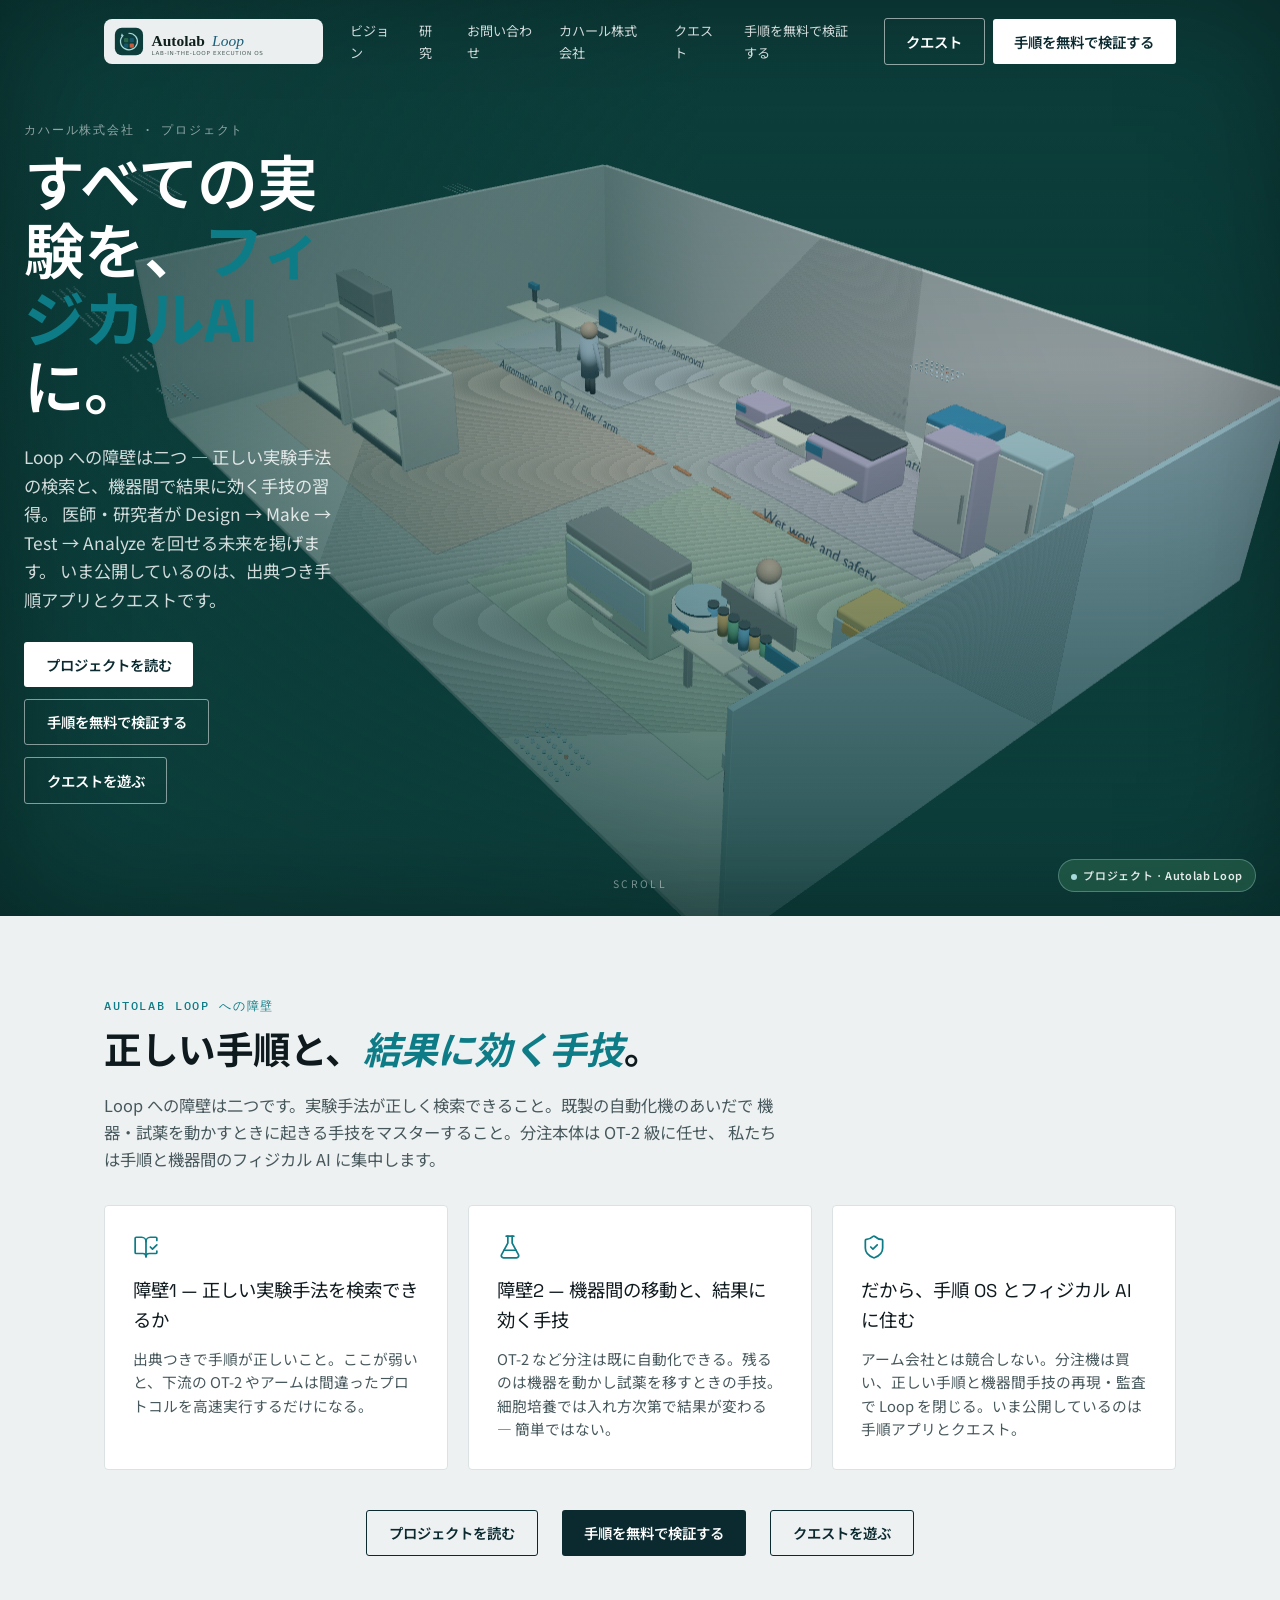
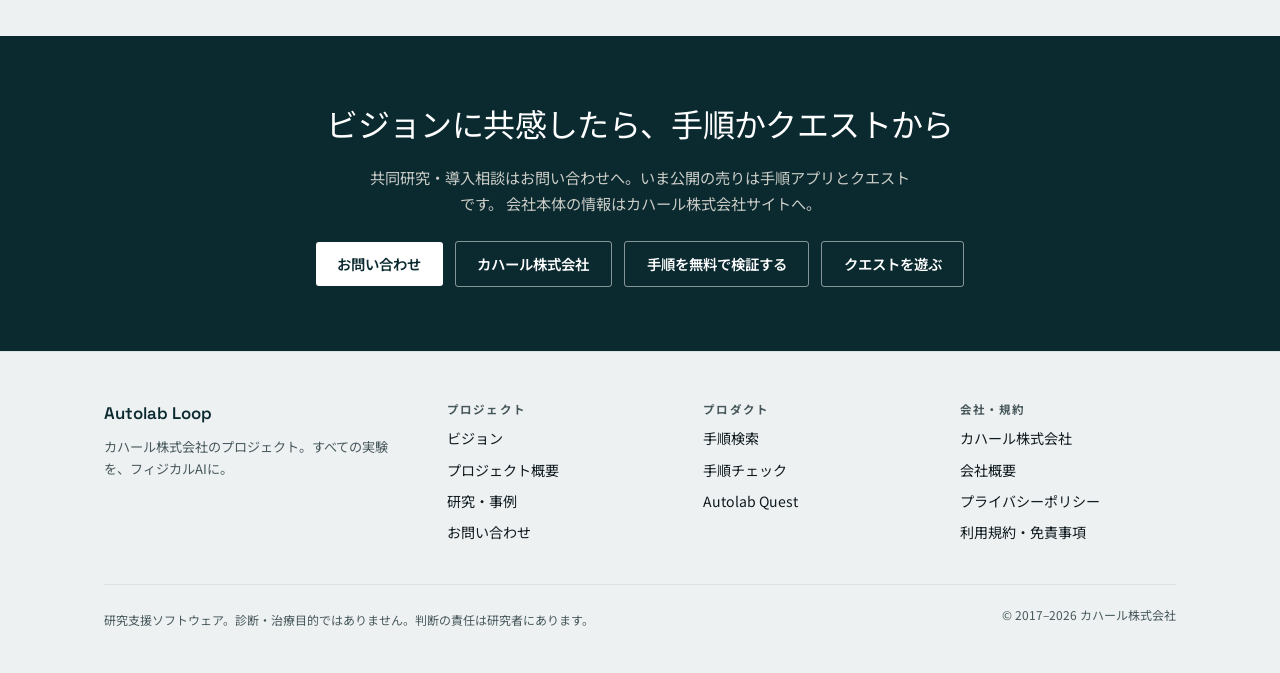
==== commit 97b22e38: "Frame site as Cahal Autolab Loop project page." ====
--- a/company/index.html
+++ b/company/index.html
@@ -17,8 +17,8 @@
       rel="stylesheet"
     />
     <title>会社概要・ビジョン — Autolab Loop</title>
-    <script type="module" crossorigin src="/assets/index-Cniql3P_.js"></script>
-    <link rel="modulepreload" crossorigin href="/assets/HomeLayout-Cwqj5cNV.js">
+    <script type="module" crossorigin src="/assets/index-DvmHYZW_.js"></script>
+    <link rel="modulepreload" crossorigin href="/assets/HomeLayout-BH8PrubQ.js">
     <link rel="stylesheet" crossorigin href="/assets/HomeLayout-Betzum_2.css">
     <link rel="stylesheet" crossorigin href="/assets/index-Bxg1d7-p.css">
     <link rel="canonical" href="https://biolablooper.github.io/company/">
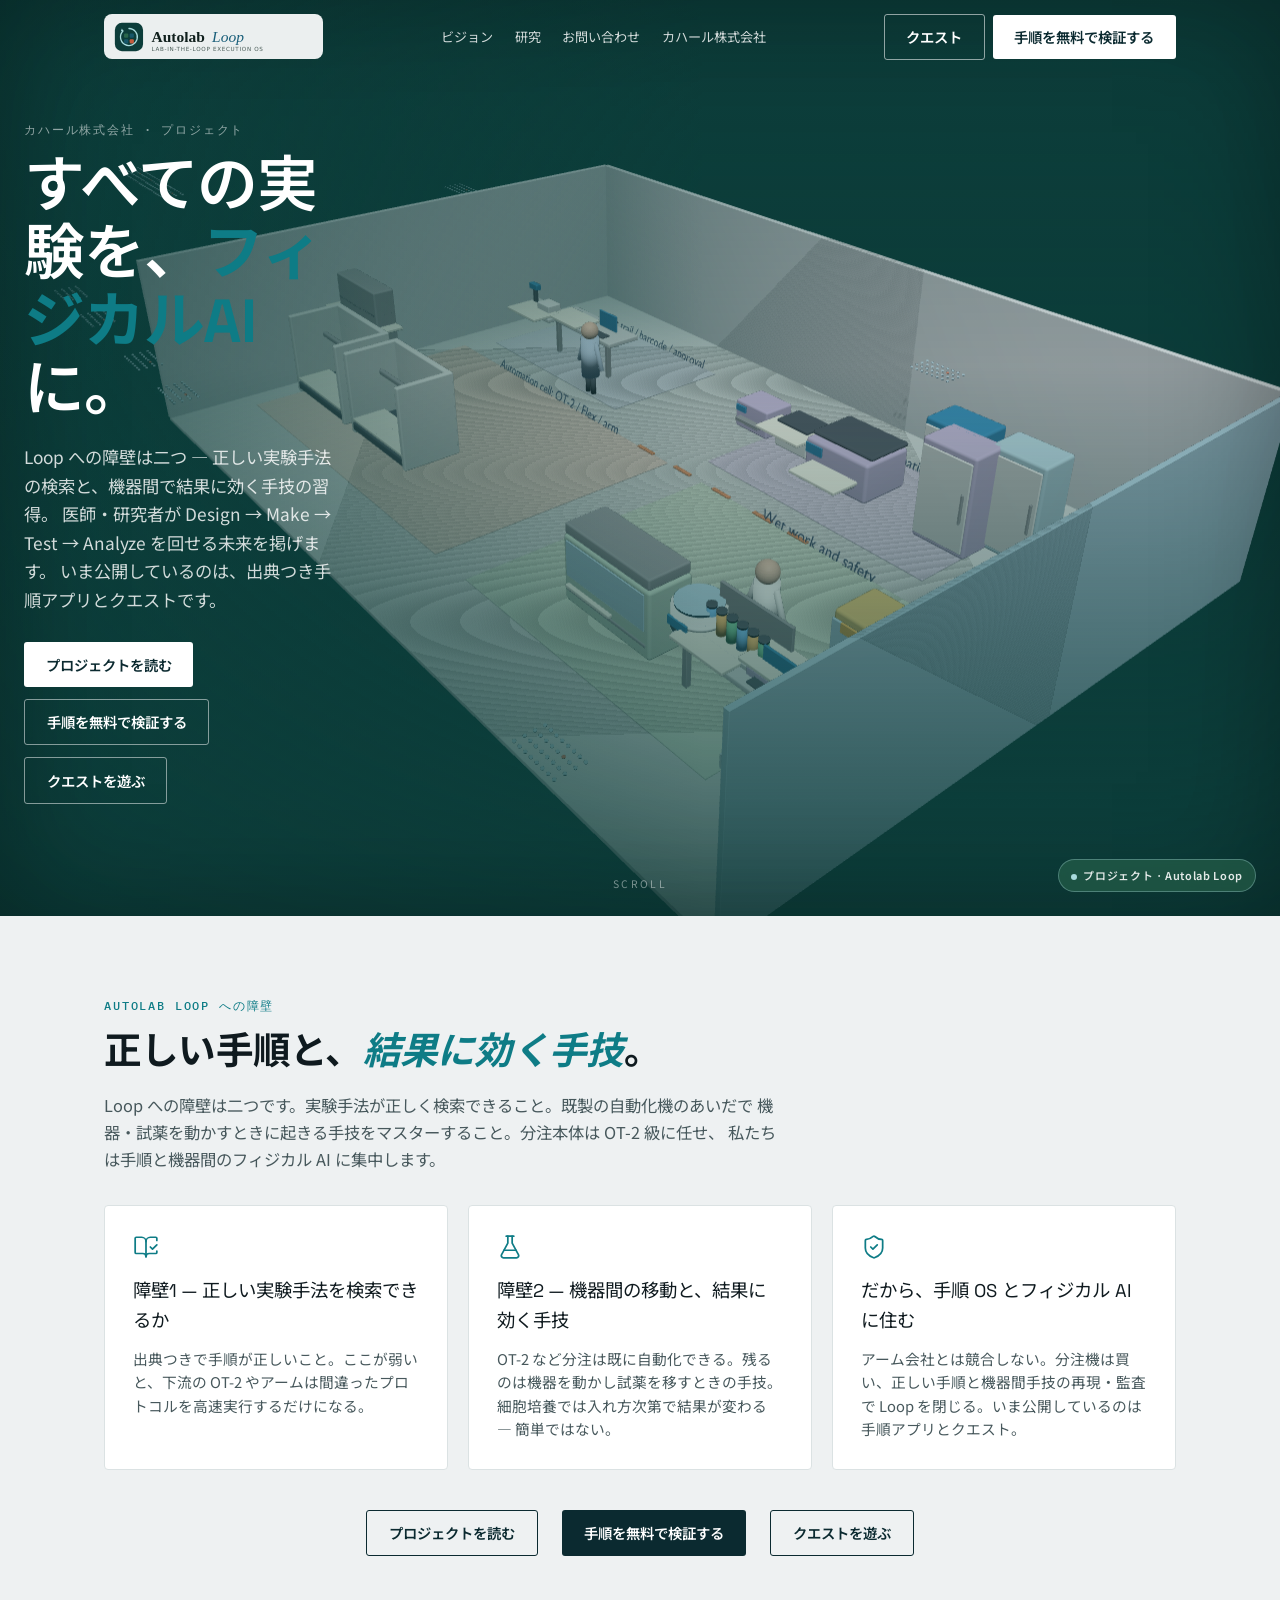
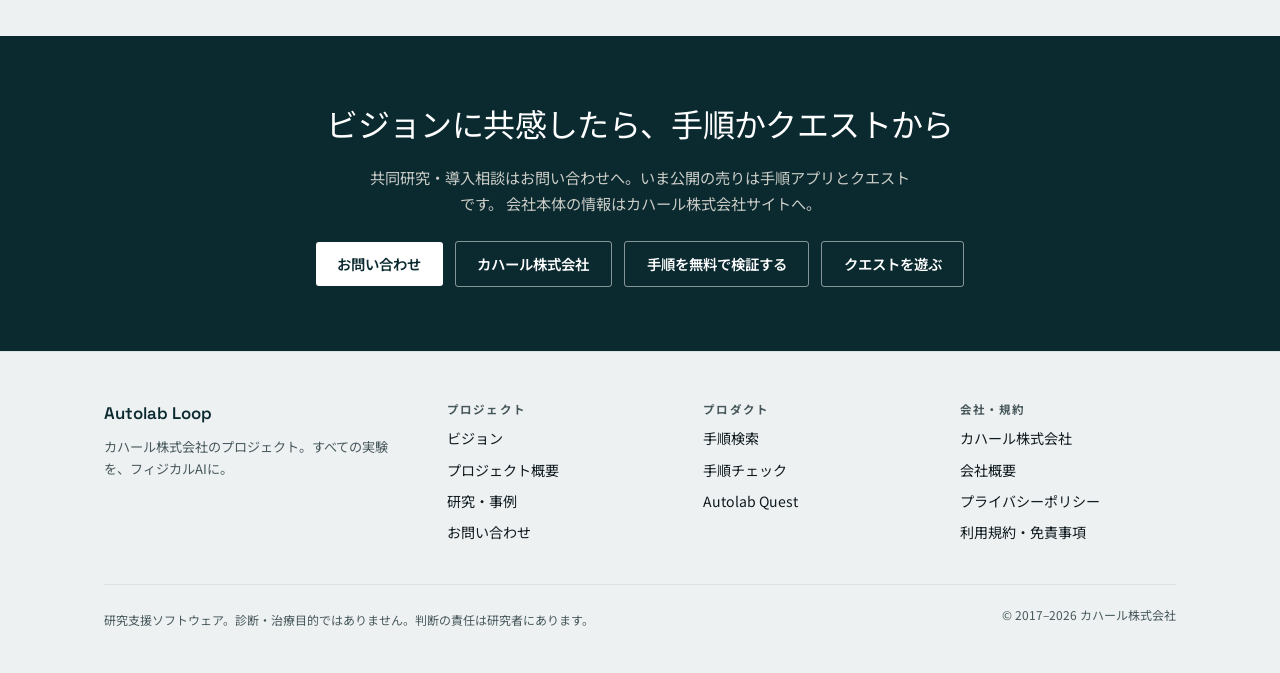
==== commit 65c7dbf4: "Fix nav duplication; enable FormSubmit contact." ====
--- a/company/index.html
+++ b/company/index.html
@@ -6,7 +6,7 @@
     <meta name="viewport" content="width=device-width, initial-scale=1.0" />
     <!-- title / description / canonical / OGP / JSON-LD are rewritten per surface
          at build time by vite-plugin-site-meta.js. Edit them there, not here. -->
-    <meta name="description" content="Autolab Loop の事業・ビジョン・会社概要。手順検索と機器間の手技、二つの障壁を実測で越えて Lab-in-the-Loop を目指します。" />
+    <meta name="description" content="Autolab Loop プロジェクトのビジョンと概要。手順検索と機器間の手技、二つの障壁を実測で越えて Lab-in-the-Loop を目指します。法人情報はカハール株式会社サイトを正とします。" />
     <meta name="theme-color" content="#0c3d3a" />
     <meta name="format-detection" content="telephone=no" />
     <link rel="apple-touch-icon" href="/brand/logo-icon.svg" />
@@ -16,10 +16,10 @@
       href="https://fonts.googleapis.com/css2?family=Space+Grotesk:wght@500;600;700&family=IBM+Plex+Mono:wght@400;500;600&family=Noto+Sans+JP:wght@400;500;700&display=swap"
       rel="stylesheet"
     />
-    <title>会社概要・ビジョン — Autolab Loop</title>
-    <script type="module" crossorigin src="/assets/index-DvmHYZW_.js"></script>
-    <link rel="modulepreload" crossorigin href="/assets/HomeLayout-BH8PrubQ.js">
-    <link rel="stylesheet" crossorigin href="/assets/HomeLayout-Betzum_2.css">
+    <title>プロジェクト概要・ビジョン — Autolab Loop</title>
+    <script type="module" crossorigin src="/assets/index-BZzuXAGT.js"></script>
+    <link rel="modulepreload" crossorigin href="/assets/HomeLayout-rA0ITCmo.js">
+    <link rel="stylesheet" crossorigin href="/assets/HomeLayout-BDokCQmb.css">
     <link rel="stylesheet" crossorigin href="/assets/index-Bxg1d7-p.css">
     <link rel="canonical" href="https://biolablooper.github.io/company/">
     <meta name="robots" content="index, follow, max-image-preview:large">
@@ -27,16 +27,16 @@
     <meta property="og:site_name" content="Autolab Loop">
     <meta property="og:locale" content="ja_JP">
     <meta property="og:url" content="https://biolablooper.github.io/company/">
-    <meta property="og:title" content="会社概要・ビジョン — Autolab Loop">
-    <meta property="og:description" content="Autolab Loop の事業・ビジョン・会社概要。手順検索と機器間の手技、二つの障壁を実測で越えて Lab-in-the-Loop を目指します。">
+    <meta property="og:title" content="プロジェクト概要・ビジョン — Autolab Loop">
+    <meta property="og:description" content="Autolab Loop プロジェクトのビジョンと概要。手順検索と機器間の手技、二つの障壁を実測で越えて Lab-in-the-Loop を目指します。法人情報はカハール株式会社サイトを正とします。">
     <meta property="og:image" content="https://biolablooper.github.io/lab/hero-preview.png">
     <meta property="og:image:width" content="1600">
     <meta property="og:image:height" content="1000">
     <meta name="twitter:card" content="summary_large_image">
-    <meta name="twitter:title" content="会社概要・ビジョン — Autolab Loop">
-    <meta name="twitter:description" content="Autolab Loop の事業・ビジョン・会社概要。手順検索と機器間の手技、二つの障壁を実測で越えて Lab-in-the-Loop を目指します。">
+    <meta name="twitter:title" content="プロジェクト概要・ビジョン — Autolab Loop">
+    <meta name="twitter:description" content="Autolab Loop プロジェクトのビジョンと概要。手順検索と機器間の手技、二つの障壁を実測で越えて Lab-in-the-Loop を目指します。法人情報はカハール株式会社サイトを正とします。">
     <meta name="twitter:image" content="https://biolablooper.github.io/lab/hero-preview.png">
-    <script type="application/ld+json">{"@context":"https://schema.org","@graph":[{"@type":"Organization","@id":"https://biolablooper.github.io/#organization","name":"Autolab Loop","url":"https://biolablooper.github.io/","logo":"https://biolablooper.github.io/brand/logo-icon.svg","description":"Autolab Loop は、公開文献から逐語で裏取りした実験手順だけを出典つきで返すバイオ × AI × ロボティクスの研究開発チームです。手順検索アプリとクエストを無料で公開しています。"},{"@type":"WebSite","@id":"https://biolablooper.github.io/#website","url":"https://biolablooper.github.io/","name":"Autolab Loop","inLanguage":"ja","publisher":{"@id":"https://biolablooper.github.io/#organization"}}]}</script>
+    <script type="application/ld+json">{"@context":"https://schema.org","@graph":[{"@type":"Organization","@id":"https://biolablooper.github.io/#organization","name":"Autolab Loop","url":"https://biolablooper.github.io/","logo":"https://biolablooper.github.io/brand/logo-icon.svg","description":"カハール株式会社の Autolab Loop プロジェクトページ。公開文献から逐語で裏取りした実験手順を出典つきで返す研究開発です。手順検索アプリとクエストを無料で公開しています。"},{"@type":"WebSite","@id":"https://biolablooper.github.io/#website","url":"https://biolablooper.github.io/","name":"Autolab Loop","inLanguage":"ja","publisher":{"@id":"https://biolablooper.github.io/#organization"}}]}</script>
   </head>
   <body>
     <div id="root"></div>
--- a/assets/HomeLayout-BDokCQmb.css
+++ b/assets/HomeLayout-BDokCQmb.css
@@ -0,0 +1 @@
+.home-site{--ink:#0f1f1c;--ink-muted:#4a5c58;--paper:#f5f0e8;--paper-alt:#ebe4d8;--teal:#1a5f7a;--teal-dark:#0c3d3a;--green:#2d6a4f;--hit:#c45c3e;--rule:#d4cfc4;--serif:Georgia, "Times New Roman", "Yu Mincho", "Hiragino Mincho ProN", serif;--sans:system-ui, -apple-system, "Segoe UI", sans-serif;scroll-behavior:smooth;color:var(--ink);font-family:var(--sans);background:var(--paper);line-height:1.65}.home-container{max-width:1120px;margin:0 auto;padding:0 1.5rem}.home-kicker{letter-spacing:.14em;text-transform:uppercase;color:var(--teal);margin-bottom:.75rem;font-size:.72rem;font-weight:600}.home-kicker--light{color:#ffffff8c}.home-section h2{font-family:var(--serif);margin:0 0 1rem;font-size:clamp(1.65rem,3.5vw,2.35rem);font-weight:600;line-height:1.3}.home-section-lead{color:var(--ink-muted);max-width:42rem;margin:0 0 2rem;font-size:1.02rem}.home-section-lead--light{color:#ffffffb8}.home-section{padding:5rem 0}.home-section--alt{background:var(--paper-alt)}.home-section--dark{background:var(--teal-dark);color:#fff}.home-section--dark h2{color:#fff}.home-hero--minimal{background:var(--paper);min-height:auto;padding:7rem 0 3rem}.home-hero-glow--soft{opacity:.45;background:radial-gradient(70% 50% at 50% 0,#1a5f7a1f,#0000)}.home-hero-minimal-inner{text-align:center;flex-direction:column;align-items:center;gap:2.5rem;display:flex}.home-hero--minimal h1{font-family:var(--serif);letter-spacing:-.02em;margin:0 0 1rem;font-size:clamp(2.2rem,5.5vw,3.25rem);font-weight:600;line-height:1.2}.home-hero--minimal h1 em{color:var(--teal-dark);font-style:italic}.home-hero-tagline{color:var(--ink-muted);margin:0 0 1.75rem;font-size:1.05rem;line-height:1.6}.home-hero-minimal-visual{width:100%;max-width:520px}.home-hero-minimal-visual .lab-loop-scene{border-radius:12px;overflow:hidden;box-shadow:0 24px 48px #0c3d3a14}.home-block{border-top:1px solid var(--rule);padding:4rem 0}.home-block--alt{background:var(--paper-alt)}.home-block-inner{max-width:880px}.home-block-head{margin-bottom:2rem}.home-block-num{letter-spacing:.2em;color:var(--teal);margin-bottom:.65rem;font-size:.7rem;font-weight:600;display:block}.home-block-head h2{font-family:var(--serif);letter-spacing:-.01em;margin:0 0 .65rem;font-size:clamp(1.5rem,3vw,2rem);font-weight:600}.home-block-head p{color:var(--ink-muted);max-width:32rem;margin:0;font-size:.98rem;line-height:1.65}.home-block-note{color:var(--ink-muted);margin:1.5rem 0 0;font-size:.88rem;line-height:1.55}.home-dmta-strip{grid-template-columns:repeat(2,1fr);gap:.75rem;display:grid}@media (width>=720px){.home-dmta-strip{grid-template-columns:repeat(4,1fr);gap:0}}.home-dmta-item{border:1px solid var(--rule);background:#fff;border-radius:8px;align-items:flex-start;gap:.75rem;padding:1.25rem 1rem;display:flex;position:relative}@media (width>=720px){.home-dmta-item{border:none;border-right:1px solid var(--rule);background:0 0;border-radius:0;padding:0 1.25rem}.home-dmta-item:first-child{padding-left:0}.home-dmta-item:last-child{border-right:none;padding-right:0}}.home-dmta-letter{font-family:var(--serif);color:var(--teal-dark);font-size:1.75rem;font-weight:600;line-height:1}.home-dmta-item strong{margin-bottom:.15rem;font-size:.92rem;display:block}.home-dmta-item span{color:var(--ink-muted);font-size:.8rem}.home-dmta-sep{display:none}.home-tag-list{flex-wrap:wrap;gap:.5rem;margin:0;padding:0;list-style:none;display:flex}.home-tag-list li{border:1px solid var(--rule);color:var(--ink);background:#fff;border-radius:999px;padding:.45rem .85rem;font-size:.84rem}.home-block--alt .home-tag-list li{background:var(--paper)}.home-outcome-cards{grid-template-columns:1fr;gap:1rem;display:grid}@media (width>=720px){.home-outcome-cards{grid-template-columns:repeat(3,1fr)}}.home-outcome-card{border:1px solid var(--rule);background:#fff;border-radius:8px;padding:1.5rem}.home-block--alt .home-outcome-card{background:var(--paper)}.home-outcome-card h3{font-family:var(--serif);color:var(--teal-dark);margin:0 0 .5rem;font-size:1.05rem}.home-outcome-card p{color:var(--ink-muted);margin:0;font-size:.86rem;line-height:1.55}.home-flow-line{border-top:1px solid var(--rule);flex-wrap:wrap;justify-content:center;align-items:center;gap:.35rem .5rem;margin-top:2rem;padding-top:2rem;display:flex}.home-flow-step{color:var(--ink-muted);align-items:center;gap:.5rem;font-size:.82rem;display:inline-flex}.home-flow-arrow{color:var(--teal);opacity:.6}.home-cta--minimal{text-align:center;padding:3.5rem 0}.home-cta--minimal h2{font-family:var(--serif);margin:0 0 1.25rem;font-size:1.5rem}.home-cta--minimal p{display:none}.home-footer--minimal{text-align:center;border-top:1px solid var(--rule);padding:2rem 0 2.5rem}.home-footer--minimal>.home-container>p:first-child{font-family:var(--serif);margin:0 0 .5rem;font-size:.95rem}.home-footer--minimal .home-footer-disclaimer{max-width:28rem;margin:0 auto;font-size:.75rem}.home-value-grid{grid-template-columns:1fr;gap:1.25rem;display:grid}@media (width>=768px){.home-value-grid{grid-template-columns:repeat(3,1fr)}}.home-value-card{border:1px solid var(--rule);background:#fff;border-radius:4px;padding:1.75rem}.home-value-icon{color:var(--teal);margin-bottom:1rem}.home-value-card h3{font-family:var(--serif);margin:0 0 .65rem;font-size:1.15rem}.home-value-card p{color:var(--ink-muted);margin:0;font-size:.92rem;line-height:1.6}.home-focus-dmta{flex-direction:column;gap:.75rem;margin-top:2rem;display:flex}@media (width>=900px){.home-focus-dmta{flex-flow:wrap;align-items:stretch}}.home-focus-dmta-step{opacity:.55;background:#ffffff0d;border:1px solid #ffffff26;border-radius:4px;flex:1;align-items:flex-start;gap:.75rem;min-width:200px;padding:1.1rem 1rem;transition:opacity .25s,border-color .25s,background .25s;display:flex}.home-focus-dmta-step.is-active{opacity:1;background:#ffffff1a;border-color:#a8dadc80}.home-focus-dmta-letter{color:var(--step-color,#a8dadc);font-size:1.5rem;font-weight:800;line-height:1}.home-focus-dmta-step strong{color:#fff;margin-bottom:.25rem;font-size:.95rem;display:block}.home-focus-dmta-step p{color:#ffffffb8;margin:0;font-size:.82rem;line-height:1.45}.home-focus-dmta-arrow{color:#ffffff59;flex-shrink:0;margin-top:.35rem;display:none}@media (width>=900px){.home-focus-dmta-arrow{display:block}}.home-focus-dmta-loop{color:#ffffff8c;justify-content:center;align-items:center;gap:.4rem;width:100%;padding:.5rem;font-size:.78rem;display:flex}.home-focus-built{grid-template-columns:1fr;gap:.65rem;margin:0;padding:0;list-style:none;display:grid}@media (width>=640px){.home-focus-built{grid-template-columns:repeat(2,1fr)}}.home-focus-built li{border:1px solid var(--rule);background:#fff;border-radius:4px;align-items:flex-start;gap:.65rem;padding:1rem 1.1rem;display:flex}.home-focus-built li svg{color:var(--green);flex-shrink:0;margin-top:.1rem}.home-focus-built strong{margin-bottom:.15rem;font-size:.92rem;display:block}.home-focus-built span{color:var(--ink-muted);font-size:.82rem;line-height:1.45}.home-focus-outcomes{grid-template-columns:1fr;gap:1rem;margin-bottom:2rem;display:grid}@media (width>=768px){.home-focus-outcomes{grid-template-columns:repeat(2,1fr)}}.home-focus-outcome{border:1px solid var(--rule);background:#fff;border-radius:4px;padding:1.5rem}.home-focus-outcome svg{color:var(--teal);margin-bottom:.75rem}.home-focus-outcome h3{font-family:var(--serif);margin:0 0 .5rem;font-size:1.1rem}.home-focus-outcome p{color:var(--ink-muted);margin:0;font-size:.88rem;line-height:1.55}.home-focus-example{background:var(--teal-dark);color:#fff;border-radius:4px;padding:1.5rem 1.75rem}.home-focus-example h3{font-family:var(--serif);color:#fff;margin:0 0 1rem;font-size:1.05rem}.home-focus-example ol{flex-direction:column;gap:.85rem;margin:0;padding:0;list-style:none;display:flex}.home-focus-example li{border-left:2px solid #a8dadc73;flex-direction:column;gap:.2rem;padding-left:1rem;display:flex}.home-focus-example strong{letter-spacing:.06em;text-transform:uppercase;color:#a8dadc;font-size:.78rem}.home-focus-example span{color:#ffffffe0;font-size:.92rem;line-height:1.5}.home-btn{cursor:pointer;border:none;border-radius:3px;justify-content:center;align-items:center;padding:.65rem 1.35rem;font-size:.9rem;font-weight:600;text-decoration:none;transition:background .15s,color .15s,border-color .15s;display:inline-flex}.home-btn--solid{background:var(--teal-dark);color:#fff!important}.home-btn--solid:hover{background:#0a302e}.home-btn--ghost{border:1px solid var(--teal-dark);background:0 0;color:var(--teal-dark)!important}.home-btn--ghost:hover{background:#0c3d3a0f}.home-btn--light.home-btn--solid{background:#fff;color:var(--teal-dark)!important}.home-btn--light.home-btn--ghost{border-color:#ffffff80;color:#fff!important}.home-nav{z-index:100;transition:background .2s,box-shadow .2s;position:fixed;top:0;left:0;right:0}.home-nav--scrolled{-webkit-backdrop-filter:blur(10px);backdrop-filter:blur(10px);box-shadow:0 1px 0 var(--rule);background:#f5f0e8f0}.home-nav-inner{align-items:center;gap:1rem;max-width:1120px;margin:0 auto;padding:.85rem 1.5rem;display:flex}.home-nav-brand{cursor:pointer;text-align:left;background:0 0;border:none;flex:0 auto;align-items:center;min-width:0;max-width:min(200px,48vw);padding:0;text-decoration:none;display:inline-flex}.home-nav-logo{object-fit:contain;object-position:left center;max-width:100%;display:block;width:auto!important}.home-nav-logo--full{height:34px!important}.home-nav-brand-compact{align-items:center;gap:.4rem;min-width:0;display:none}.home-nav-logo--icon{flex-shrink:0;width:22px!important;height:22px!important}.home-nav-brand-name{font-family:var(--serif);letter-spacing:-.02em;color:var(--ink);white-space:nowrap;font-size:.92rem;font-weight:650;line-height:1}.home-nav-mark{font-family:var(--serif);color:var(--ink);font-size:1.15rem;font-weight:600;display:block}.home-nav-tag{letter-spacing:.06em;color:var(--ink-muted);font-size:.65rem;display:block}.home-nav-links{flex:1;justify-content:center;gap:.25rem;display:none}@media (width>=900px){.home-nav-links{display:flex}}.home-nav-links a{color:var(--ink-muted);cursor:pointer;white-space:nowrap;background:0 0;border:none;border-radius:3px;padding:.4rem .55rem;font-size:.82rem;text-decoration:none;transition:color .15s,background .15s}.home-nav-links a:hover,.home-nav-links a.is-active{color:var(--teal-dark);background:#1a5f7a14}.home-nav-actions{flex-shrink:0;align-items:center;gap:.5rem;margin-left:auto;display:flex}.home-nav-actions .home-btn{white-space:nowrap;flex-shrink:0}.home-nav-toggle{cursor:pointer;color:var(--ink);background:0 0;border:none;flex-shrink:0;padding:.35rem;display:flex}@media (width<=899px){.home-nav-inner{gap:.4rem;padding:.55rem .85rem}.home-nav-brand{max-width:none}.home-nav-logo--full{display:none}.home-nav-brand-compact{display:inline-flex}.home-nav-actions{gap:.3rem}.home-nav-actions .home-btn{padding:.4rem .7rem;font-size:.8rem}}@media (width<=360px){.home-nav-brand-name{font-size:.92rem}.home-nav-actions .home-btn{padding:.38rem .55rem;font-size:.74rem}}@media (width>=900px){.home-nav-toggle{display:none}.home-nav-brand{max-width:none}.home-nav-logo--full{display:block;height:34px!important}.home-nav-brand-compact{display:none}}.home-nav-mobile{background:var(--paper);border-top:1px solid var(--rule);flex-direction:column;padding:.5rem 1.5rem 1rem;display:flex}@media (width>=900px){.home-nav-mobile{display:none}}.home-nav-mobile a{text-align:left;color:var(--ink-muted);cursor:pointer;border:none;border-bottom:1px solid var(--rule);background:0 0;padding:.65rem 0;font-size:.95rem;text-decoration:none;display:block}.home-nav-mobile a.is-active{color:var(--teal-dark);font-weight:600}.home-hero{flex-direction:column;justify-content:center;min-height:100vh;padding:6rem 1.5rem 4rem;display:flex;position:relative;overflow:hidden}.home-hero-bg{pointer-events:none;position:absolute;inset:0}.home-hero-grid{background-image:linear-gradient(#1a5f7a0a 1px,#0000 1px),linear-gradient(90deg,#1a5f7a0a 1px,#0000 1px);background-size:48px 48px;position:absolute;inset:0;-webkit-mask-image:radial-gradient(80% 70% at 70% 40%,#000,#0000);mask-image:radial-gradient(80% 70% at 70% 40%,#000,#0000)}.home-hero-glow{background:radial-gradient(#1a5f7a1f,#0000 70%);width:50%;height:60%;position:absolute;top:10%;right:5%}.home-hero-inner{grid-template-columns:1fr;align-items:center;gap:3rem;width:100%;max-width:1120px;margin:0 auto;display:grid;position:relative}@media (width>=960px){.home-hero-inner{grid-template-columns:1fr 1fr}}.home-hero h1{font-family:var(--serif);margin:0 0 1.25rem;font-size:clamp(2.2rem,5.5vw,3.4rem);font-weight:600;line-height:1.2}.home-hero h1 em{color:var(--teal);font-style:normal}.home-lead{color:var(--ink-muted);max-width:32rem;margin:0 0 1.75rem;font-size:1.05rem}.home-hero-actions{flex-wrap:wrap;gap:.75rem;margin-bottom:2rem;display:flex}.home-hero-pills{flex-wrap:wrap;gap:.5rem;display:flex}.home-hero-pills span{letter-spacing:.04em;color:var(--teal-dark);background:#1a5f7a14;border:1px solid #1a5f7a26;border-radius:999px;padding:.35rem .75rem;font-size:.72rem;font-weight:600}.home-hero-visual{flex-direction:column;align-items:center;width:100%;display:flex}.lab-loop-scene{aspect-ratio:4/3.6;border:1px solid var(--rule);background:#fff;border-radius:12px;width:100%;max-width:520px;position:relative;overflow:hidden;box-shadow:0 24px 48px #0c3d3a1f,inset 0 0 0 1px #fff9}.lab-loop-canvas{width:100%;height:100%;display:block}.lab-loop-phase-bar{background:linear-gradient(#0000,#f5f0e8f2);justify-content:center;gap:.35rem;padding:.5rem .75rem;display:flex;position:absolute;bottom:0;left:0;right:0}.lab-loop-phase-chip{color:var(--ink-muted);background:#ffffffb3;border-radius:4px;align-items:center;gap:.25rem;padding:.2rem .45rem;font-size:.62rem;display:flex}.lab-loop-phase-chip strong{color:var(--teal-dark);font-size:.7rem}.home-loop-showcase-head{text-align:center;margin-bottom:2.5rem}.home-loop-showcase-head h2,.home-loop-showcase-lead{margin-left:auto;margin-right:auto}.home-loop-showcase-track{flex-wrap:wrap;justify-content:center;align-items:center;gap:.5rem;margin-bottom:2rem;display:flex}.home-loop-showcase-step{color:#ffffff8c;cursor:pointer;background:#ffffff0d;border:2px solid #ffffff26;border-radius:8px;flex-direction:column;align-items:center;gap:.15rem;min-width:100px;padding:.85rem 1rem;transition:border-color .25s,background .25s,transform .25s;display:flex;position:relative}.home-loop-showcase-step:hover{border-color:#a8dadc66}.home-loop-showcase-step.is-active{border-color:var(--step-color,#a8dadc);color:#fff;background:#ffffff1f;transform:scale(1.05);box-shadow:0 0 24px #a8dadc26}.home-loop-showcase-step.is-done{color:#ffffffd9;border-color:#2d6a4f80}.home-loop-showcase-letter{color:var(--step-color,#a8dadc);font-size:1.5rem;font-weight:800;line-height:1}.home-loop-showcase-name{letter-spacing:.06em;text-transform:uppercase;font-size:.75rem;font-weight:700}.home-loop-showcase-ja{opacity:.75;text-align:center;max-width:90px;font-size:.68rem}.home-loop-showcase-arrow{display:none}@media (width>=700px){.home-loop-showcase-arrow{opacity:.4;display:block;position:absolute;top:50%;right:-14px;transform:translateY(-50%)}}.home-loop-showcase-return{color:#a8dadccc;align-items:center;gap:.35rem;padding:.5rem .75rem;font-size:.72rem;animation:4s linear infinite home-loop-spin;display:flex}@keyframes home-loop-spin{0%{transform:rotate(0)}to{transform:rotate(360deg)}}.home-loop-showcase-visual{max-width:480px;margin:0 auto 2rem}.home-loop-showcase-cta{text-align:center;margin:0}.home-loop-mini{background:#0003;border:1px solid #ffffff1f;border-radius:10px;justify-content:center;align-items:center;min-height:180px;padding:1.5rem;display:flex}.home-loop-mini-caption{text-align:center;color:#ffffffa6;margin-top:.75rem;font-size:.78rem;display:block}.home-loop-mini-bubble{color:var(--teal-dark);background:#fff;border-radius:8px;margin-bottom:1rem;padding:.65rem 1rem;font-size:.85rem;font-weight:600;animation:2s ease-in-out infinite home-bubble-pulse}@keyframes home-bubble-pulse{0%,to{transform:translateY(0)}50%{transform:translateY(-4px)}}.home-loop-mini-mols{justify-content:center;gap:1.25rem;display:flex}.home-loop-mini-mol{width:28px;height:28px;animation:2.5s ease-in-out infinite home-mol-float;animation-delay:calc(var(--i) * .3s);border:2.5px solid #a8dadc;border-radius:50%;position:relative}.home-loop-mini-mol:after{content:"";background:#a8dadc;width:16px;height:2px;position:absolute;top:4px;right:-18px}@keyframes home-mol-float{0%,to{transform:translateY(0)rotate(0)}50%{transform:translateY(-6px)rotate(8deg)}}.home-loop-mini-plate{width:100%}.home-loop-mini-plate-grid{grid-template-columns:repeat(12,1fr);gap:3px;max-width:280px;margin:0 auto;display:grid}.home-loop-mini-well{aspect-ratio:1;animation:.4s backwards home-well-in;animation-delay:var(--d,0s);background:#a8dadc40;border-radius:50%}.home-loop-mini-well.is-hit{background:var(--hit);animation:.6s backwards home-well-hit;animation-delay:var(--d,0s);box-shadow:0 0 8px #c45c3e99}@keyframes home-well-in{0%{opacity:0;transform:scale(0)}to{opacity:1;transform:scale(1)}}@keyframes home-well-hit{0%{background:#a8dadc40;transform:scale(.5)}to{background:var(--hit);transform:scale(1.15)}}.home-loop-mini-robot{width:100%;min-height:140px;position:relative}.home-loop-mini-arm{width:80px;height:100px;position:absolute;top:0;left:50%;transform:translate(-50%)}.home-loop-mini-arm-base{background:var(--teal-dark);border-radius:4px;width:12px;height:40px;margin-left:-6px;position:absolute;top:0;left:50%}.home-loop-mini-arm-seg{background:var(--teal);transform-origin:top;border-radius:3px;width:10px;height:50px;margin-left:-5px;animation:2.8s ease-in-out infinite home-arm-swing;position:absolute;top:36px;left:50%}.home-loop-mini-arm-tip{background:var(--teal);transform-origin:top;border-radius:3px;width:20px;height:36px;margin-left:-10px;animation:2.8s ease-in-out infinite home-arm-swing;position:absolute;top:80px;left:50%}@keyframes home-arm-swing{0%,to{transform:rotate(-15deg)}50%{transform:rotate(25deg)}}.home-loop-mini-drop{background:var(--green);opacity:0;border-radius:50%/40% 40% 60% 60%;width:8px;height:12px;animation:2.8s ease-in-out infinite home-drop;position:absolute;top:108px;left:58%}@keyframes home-drop{45%{opacity:0;transform:translateY(0)}55%{opacity:.9;transform:translateY(0)}70%{opacity:0;transform:translateY(20px)}to{opacity:0}}.home-loop-mini-plate--small{width:200px;position:absolute;bottom:0;left:50%;transform:translate(-50%)}.home-loop-mini-plate--small .home-loop-mini-plate-grid{grid-template-columns:repeat(8,1fr);max-width:160px}.home-loop-mini-design{text-align:center;width:100%}.home-scroll-hint{letter-spacing:.15em;text-transform:uppercase;color:var(--ink-muted);flex-direction:column;align-items:center;gap:.5rem;font-size:.65rem;display:flex;position:absolute;bottom:2rem;left:50%;transform:translate(-50%)}.home-scroll-line{background:linear-gradient(var(--teal), transparent);width:1px;height:32px}.plate-grid-wrap{border:1px solid var(--rule);background:#fff;border-radius:8px;width:100%;max-width:340px;padding:1.25rem;box-shadow:0 8px 32px #0c3d3a14}.plate-grid-label{letter-spacing:.08em;text-transform:uppercase;color:var(--ink-muted);margin-bottom:.75rem;font-size:.65rem}.plate-grid{aspect-ratio:3/2;grid-template-columns:repeat(12,1fr);gap:4px;display:grid}.plate-well{aspect-ratio:1;border-radius:50%}.plate-grid-legend{color:var(--ink-muted);gap:1rem;margin-top:.75rem;font-size:.7rem;display:flex}.plate-grid-legend span{align-items:center;gap:.35rem;display:flex}.plate-dot{border-radius:50%;width:8px;height:8px;display:inline-block}.plate-dot--base{background:#1a5f7a40}.plate-dot--hit{background:var(--hit)}.home-problem-grid{grid-template-columns:1fr;align-items:stretch;gap:1rem;display:grid}@media (width>=768px){.home-problem-grid{grid-template-columns:1fr auto 1fr;align-items:center}}.home-problem-card{border:1px solid var(--rule);background:#fff;border-radius:4px;padding:1.75rem}.home-problem-card h3{font-family:var(--serif);margin:0 0 1rem;font-size:1.05rem}.home-problem-card ul{margin:0;padding:0;list-style:none}.home-problem-card li{color:var(--ink-muted);align-items:flex-start;gap:.6rem;margin-bottom:.65rem;font-size:.92rem;display:flex}.home-problem-card--before{border-left:3px solid #9b2226}.home-problem-card--after{border-left:3px solid var(--green)}.home-problem-arrow{color:var(--teal);font-size:1.5rem;font-weight:300;display:none}@media (width>=768px){.home-problem-arrow{align-items:center;display:flex}}.home-persona-tabs{grid-template-columns:repeat(3,1fr);gap:.5rem;margin-bottom:1.5rem;display:grid}@media (width<=640px){.home-persona-tabs{grid-template-columns:1fr}}.home-persona-tabs button{border:1px solid var(--rule);cursor:pointer;text-align:left;background:#fff;border-radius:4px;padding:1rem;transition:border-color .2s,box-shadow .2s}.home-persona-tabs button.is-active{border-color:var(--persona-color,var(--teal));box-shadow:0 0 0 1px var(--persona-color,var(--teal))}.home-persona-age{display:none}.home-persona-tab-avatar{background:var(--persona-color,var(--teal));color:#fff;border-radius:50%;justify-content:center;align-items:center;width:2rem;height:2rem;margin-bottom:.5rem;font-size:.85rem;font-weight:600;display:inline-flex}.home-persona-tab-name{font-size:.9rem;font-weight:600;display:block}.home-persona-tab-role{color:var(--ink-muted);margin-top:.15rem;font-size:.72rem;display:block}.home-persona-panel{border:1px solid var(--rule);border-top:3px solid var(--persona-color,var(--teal));background:#fff;border-radius:4px;padding:2rem}.home-persona-header{border-bottom:1px solid var(--rule);gap:1.25rem;margin-bottom:2rem;padding-bottom:1.5rem;display:flex}.home-persona-avatar{background:var(--persona-color,var(--teal));color:#fff;width:4rem;height:4rem;font-family:var(--serif);border-radius:50%;flex-shrink:0;justify-content:center;align-items:center;font-size:1.5rem;display:flex}.home-persona-header h3{font-family:var(--serif);margin:0 0 .25rem;font-size:1.35rem}.home-persona-age{color:var(--ink-muted);font-size:.85rem;font-weight:400}.home-persona-role{color:var(--ink-muted);margin:0 0 .5rem;font-size:.88rem}.home-persona-tagline{color:var(--persona-color,var(--teal));margin:0;font-size:.95rem;font-style:italic}.home-persona-grid{grid-template-columns:1fr;gap:1.5rem;display:grid}@media (width>=900px){.home-persona-grid{grid-template-columns:1fr 1fr 1.1fr}}.home-persona-col h4{text-transform:uppercase;letter-spacing:.06em;color:var(--ink);align-items:center;gap:.4rem;margin:0 0 .75rem;font-size:.82rem;display:flex}.home-persona-col ul{color:var(--ink-muted);margin:0;padding-left:1.1rem;font-size:.88rem}.home-persona-col li{margin-bottom:.45rem}.home-persona-col--solution h4{color:var(--green)}.home-week-timeline{flex-direction:column;gap:.35rem;display:flex}.home-week-row{grid-template-columns:2rem 1fr;gap:.5rem;font-size:.82rem;display:grid}.home-week-day{color:var(--persona-color,var(--teal));font-weight:700}.home-week-task{color:var(--ink-muted)}.home-loop-explorer{grid-template-columns:1fr;gap:2rem;display:grid}@media (width>=900px){.home-loop-explorer{grid-template-columns:280px 1fr}}.home-loop-steps{flex-direction:column;gap:.35rem;display:flex}.home-loop-step{cursor:pointer;text-align:left;color:#ffffffb3;background:#ffffff0f;border:1px solid #ffffff1f;border-radius:4px;grid-template-rows:auto auto;grid-template-columns:auto 1fr;gap:0 .5rem;padding:.85rem 1rem;transition:background .2s,border-color .2s;display:grid;position:relative}.home-loop-step.is-active{border-color:var(--step-color);color:#fff;background:#ffffff1f}.home-loop-step-letter{font-family:var(--serif);color:var(--step-color);grid-row:1/3;font-size:1.75rem;line-height:1}.home-loop-step-name{font-size:.9rem;font-weight:600}.home-loop-step-ja{opacity:.7;font-size:.75rem}.home-loop-step-arrow{opacity:.3;position:absolute;top:50%;right:.75rem;transform:translateY(-50%)}.home-loop-return{color:#ffffff73;align-items:center;gap:.4rem;margin-top:.5rem;padding-left:.5rem;font-size:.75rem;display:flex}.home-loop-detail{border:1px solid #ffffff26;border-left:3px solid var(--step-color);background:#ffffff14;border-radius:4px;padding:1.75rem}.home-loop-detail-header{gap:1rem;margin-bottom:1.5rem;display:flex}.home-loop-detail-letter{font-family:var(--serif);color:var(--step-color);font-size:2.5rem;line-height:1}.home-loop-detail-header h3{font-family:var(--serif);margin:0 0 .5rem;font-size:1.2rem}.home-loop-detail-header p{color:#ffffffb8;margin:0;font-size:.9rem}.home-loop-detail-grid{grid-template-columns:1fr 1fr;gap:1.5rem;margin-bottom:1.5rem;display:grid}@media (width<=560px){.home-loop-detail-grid{grid-template-columns:1fr}}.home-loop-detail-grid h4{text-transform:uppercase;letter-spacing:.08em;color:#ffffff80;margin:0 0 .5rem;font-size:.72rem}.home-loop-detail-grid ul{color:#ffffffd9;margin:0;padding-left:1rem;font-size:.88rem}.home-loop-detail-grid li{margin-bottom:.35rem}.home-loop-progress{transform-origin:0;gap:.35rem;display:flex}.home-loop-progress span{background:#ffffff26;border-radius:2px;flex:1;height:3px}.home-loop-progress span.is-done{background:var(--step-color)}.home-auto-spectrum{border:1px solid var(--rule);background:#fff;border-radius:4px;grid-template-columns:repeat(3,1fr);gap:0;margin-bottom:1.5rem;display:grid;position:relative;overflow:hidden}.home-auto-tab{cursor:pointer;color:var(--ink-muted);z-index:1;background:0 0;border:none;flex-direction:column;align-items:center;gap:.25rem;padding:1.25rem .75rem;transition:color .2s,background .2s;display:flex;position:relative}.home-auto-tab.is-active{color:var(--teal-dark);background:#1a5f7a0f}.home-auto-tab-label{font-size:.9rem;font-weight:600}.home-auto-tab-sub{opacity:.7;font-size:.7rem}.home-auto-indicator{background:var(--teal);width:33.333%;height:3px;margin-left:16.666%;position:absolute;bottom:0;left:0;transform:translate(-50%)}.home-auto-panel{border:1px solid var(--rule);background:#fff;border-radius:4px;gap:1.5rem;margin-bottom:2rem;padding:1.75rem;display:flex}.home-auto-panel-icon{background:var(--paper);width:4rem;height:4rem;color:var(--teal);border-radius:4px;flex-shrink:0;justify-content:center;align-items:center;display:flex}.home-auto-panel h3{font-family:var(--serif);margin:0 0 .5rem;font-size:1.1rem}.home-auto-phase{color:var(--teal);margin-left:.35rem;font-size:.75rem;font-weight:400}.home-auto-panel p{color:var(--ink-muted);margin:0 0 .75rem;font-size:.92rem}.home-auto-panel ul{color:var(--ink-muted);margin:0;padding-left:1.1rem;font-size:.88rem}.home-auto-flow{background:#1a5f7a0f;border-radius:4px;flex-wrap:wrap;justify-content:center;align-items:center;gap:.25rem;padding:1.25rem;display:flex}.home-auto-flow-node{align-items:center;gap:.25rem;display:flex}.home-auto-flow-node span:first-child{border:1px solid var(--rule);background:#fff;border-radius:3px;padding:.35rem .65rem;font-size:.78rem;font-weight:500}.home-auto-flow-arrow{color:var(--teal);margin:0 .15rem;font-size:.85rem}.home-compare-cards{grid-template-columns:1fr;gap:1rem;display:grid}@media (width>=640px){.home-compare-cards{grid-template-columns:1fr 1fr}}.home-compare-card{border:1px solid var(--rule);background:#fff;border-radius:4px;padding:1.25rem}.home-compare-card h3{color:var(--ink);margin:0 0 .75rem;font-size:.88rem;font-weight:600}.home-compare-split{grid-template-columns:1fr 1fr;gap:.75rem;display:grid}.home-compare-label{text-transform:uppercase;letter-spacing:.06em;color:var(--ink-muted);margin-bottom:.25rem;font-size:.65rem;display:block}.home-compare-other p,.home-compare-autolab p{color:var(--ink-muted);margin:0;font-size:.82rem;line-height:1.5}.home-compare-autolab p{color:var(--teal-dark);font-weight:500}.home-quote{border-left:3px solid var(--teal);font-family:var(--serif);background:#1a5f7a0f;margin:2.5rem 0 0;padding:1.25rem 1.5rem;font-size:1.05rem;line-height:1.55}.home-landscape-subhead{color:var(--ink);margin:2rem 0 1rem;font-size:1rem;font-weight:600}.home-landscape-layer-grid{grid-template-columns:1fr;gap:1rem;margin-bottom:2rem;display:grid}@media (width>=768px){.home-landscape-layer-grid{grid-template-columns:repeat(3,1fr)}}.home-landscape-layer{border:1px solid var(--rule);background:#fff;border-radius:4px;padding:1.25rem;position:relative}.home-landscape-layer--us{border-color:var(--teal);box-shadow:0 0 0 1px #1a5f7a26}.home-landscape-layer-num{letter-spacing:.08em;text-transform:uppercase;color:var(--teal);margin-bottom:.5rem;font-size:.65rem;font-weight:700;display:inline-block}.home-landscape-layer h4{margin:0 0 .5rem;font-size:.95rem}.home-landscape-layer p{color:var(--ink-muted);margin:0 0 .5rem;font-size:.82rem;line-height:1.55}.home-landscape-layer-vendors{color:var(--teal-dark);font-size:.78rem;font-weight:500}.home-landscape-gap{opacity:.9;font-style:italic}.home-landscape-player-list{flex-direction:column;gap:1rem;margin-bottom:2rem;display:flex}.home-landscape-player{border:1px solid var(--rule);background:#fff;border-radius:4px;overflow:hidden}.home-landscape-player-head{border-bottom:1px solid var(--rule);background:#0c3d3a0f;flex-wrap:wrap;justify-content:space-between;gap:.5rem;padding:1rem 1.25rem;display:flex}.home-landscape-player-head h3{margin:0;font-size:.95rem}.home-landscape-player-head span{color:var(--ink-muted);font-size:.72rem}.home-landscape-player-body{grid-template-columns:1fr;gap:0;display:grid}@media (width>=768px){.home-landscape-player-body{grid-template-columns:1fr 1fr}}.home-landscape-player-body>div{padding:1.25rem}.home-landscape-player-body h4{text-transform:uppercase;letter-spacing:.06em;color:var(--ink-muted);margin:0 0 .5rem;font-size:.72rem}.home-landscape-player-body p{color:var(--ink);margin:0;font-size:.84rem;line-height:1.55}.home-landscape-wedge{border-top:1px solid var(--rule);background:#2d6a4f0f}@media (width>=768px){.home-landscape-wedge{border-top:none;border-left:1px solid var(--rule)}}.home-landscape-heavy{border:1px solid var(--rule);background:#fff;border-radius:4px;margin-bottom:1rem;padding:1.5rem}.home-landscape-heavy h3{margin:0 0 1rem;font-size:.95rem}.home-landscape-heavy-grid{grid-template-columns:1fr;gap:1.25rem;margin-bottom:1rem;display:grid}@media (width>=640px){.home-landscape-heavy-grid{grid-template-columns:1fr 1fr}}.home-landscape-heavy h4{color:var(--teal-dark);margin:0 0 .5rem;font-size:.78rem;font-weight:600}.home-landscape-heavy ul{color:var(--ink-muted);margin:0;padding-left:1.1rem;font-size:.84rem;line-height:1.55}.home-landscape-heavy-autolab{color:var(--teal-dark);border-top:1px solid var(--rule);margin:0;padding-top:1rem;font-size:.88rem;font-weight:500;line-height:1.55}.home-landscape-more{text-align:center;margin-top:1.5rem}.home-roadmap{flex-direction:column;gap:0;margin-bottom:2.5rem;display:flex}.home-roadmap-item{grid-template-columns:2rem 1fr;gap:1rem;display:grid}.home-roadmap-marker{flex-direction:column;align-items:center;display:flex}.home-roadmap-dot{background:var(--rule);width:12px;height:12px;box-shadow:0 0 0 2px var(--rule);border:2px solid #fff;border-radius:50%;flex-shrink:0}.home-roadmap-item--now .home-roadmap-dot{background:var(--hit);box-shadow:0 0 0 2px var(--hit)}.home-roadmap-item--next .home-roadmap-dot{background:var(--teal);box-shadow:0 0 0 2px var(--teal)}.home-roadmap-line{background:var(--rule);flex:1;width:2px;min-height:2rem}.home-roadmap-content{padding-bottom:2rem}.home-roadmap-status{text-transform:uppercase;letter-spacing:.08em;color:var(--teal);font-size:.65rem;font-weight:600}.home-roadmap-phase{color:var(--ink-muted);margin-left:.5rem;font-size:.78rem}.home-roadmap-content h3{font-family:var(--serif);margin:.35rem 0;font-size:1.1rem}.home-roadmap-content p{color:var(--ink-muted);margin:0;font-size:.88rem}.home-principles{grid-template-columns:repeat(3,1fr);gap:1rem;display:grid}@media (width<=640px){.home-principles{grid-template-columns:1fr}}.home-principle{border:1px solid var(--rule);background:#fff;border-radius:4px;flex-direction:column;gap:.25rem;padding:1rem;display:flex}.home-principle strong{color:var(--teal-dark);font-size:.88rem}.home-principle span{color:var(--ink-muted);font-size:.78rem}.home-cta{background:var(--teal-dark);color:#fff;padding:4rem 0}.home-cta-inner{text-align:center}.home-cta h2{font-family:var(--serif);margin:0 0 .75rem;font-size:clamp(1.5rem,3vw,2rem)}.home-cta p{color:#ffffffbf;max-width:32rem;margin:0 auto 1.5rem}.home-cta-actions{flex-wrap:wrap;justify-content:center;align-items:center;gap:.75rem;display:flex}.home-cta-hint{color:#ffffff73;font-family:monospace;font-size:.78rem}.home-footer{color:var(--ink-muted);border-top:1px solid var(--rule);padding:2.5rem 0 3rem;font-size:.78rem}.home-footer p{margin:0 0 .5rem}.home-footer-disclaimer{border-top:1px solid var(--rule);margin-top:1.25rem;padding-top:1rem;line-height:1.6}.home-lab-summary{border-top:1px solid #ffffff1f;flex-wrap:wrap;gap:1.5rem;margin-top:1.5rem;padding-top:1.25rem;display:flex}.home-lab-summary div{flex-direction:column;gap:.15rem;display:flex}.home-lab-summary strong{font-family:var(--serif);color:#fff;font-size:1.5rem}.home-lab-summary span{color:#ffffff80;font-size:.75rem}.home-lab-pipeline{background:#ffffff0f;border:1px solid #ffffff1f;border-radius:4px;margin:2rem 0;padding:1.5rem}.home-lab-pipeline-title{text-transform:uppercase;letter-spacing:.08em;color:#ffffff80;margin:0 0 1rem;font-size:.78rem}.home-lab-pipeline-steps{grid-template-columns:1fr;gap:1rem;display:grid}@media (width>=768px){.home-lab-pipeline-steps{grid-template-columns:repeat(3,1fr)}}.home-lab-pipeline-step{background:#ffffff0a;border-radius:4px;flex-direction:column;gap:.35rem;padding:1rem;display:flex;position:relative}.home-lab-cmd{font-family:var(--mono);color:#7ec8b8;background:#0003;border-radius:2px;align-self:flex-start;padding:.15rem .4rem;font-size:.72rem}.home-lab-pipeline-step strong{color:#fff;font-size:.95rem}.home-lab-pipeline-step span{color:#fff9;font-size:.8rem;line-height:1.45}.home-lab-pipeline-eq{margin-top:.25rem;color:#fff6!important;font-size:.72rem!important}.home-lab-pipeline-arrow{color:#ffffff4d;z-index:1;display:none;position:absolute;top:50%;right:-.75rem;transform:translateY(-50%)}@media (width>=768px){.home-lab-pipeline-arrow{display:block}}.home-lab-grid{grid-template-columns:1fr;gap:1.5rem;margin-bottom:2.5rem;display:grid}@media (width>=900px){.home-lab-grid{grid-template-columns:340px 1fr}}.home-lab-list-title{text-transform:uppercase;letter-spacing:.08em;color:#ffffff73;margin:0 0 .75rem;font-size:.75rem}.home-lab-item{cursor:pointer;text-align:left;color:#ffffffbf;background:#ffffff0a;border:1px solid #ffffff1a;border-radius:4px;align-items:center;gap:.75rem;width:100%;margin-bottom:.35rem;padding:.75rem .85rem;transition:background .15s,border-color .15s;display:flex}.home-lab-item:hover{background:#ffffff14}.home-lab-item.is-active{color:#fff;background:#ffffff1f;border-color:#7ec8b880}.home-lab-item-text{flex-direction:column;flex:1;min-width:0;display:flex}.home-lab-item-name{white-space:nowrap;text-overflow:ellipsis;font-size:.85rem;font-weight:600;overflow:hidden}.home-lab-item-cat{opacity:.55;font-size:.68rem}.home-lab-badge{white-space:nowrap;border-radius:2px;flex-shrink:0;padding:.2rem .45rem;font-size:.62rem;font-weight:600}.home-lab-badge--active{color:#a8e6cf;background:#2d6a4f59}.home-lab-badge--planned{color:#f4c896;background:#bc6c254d}.home-lab-badge--roadmap{color:#ffffff8c;background:#ffffff1a}.home-lab-detail{background:#ffffff14;border:1px solid #ffffff26;border-radius:4px;padding:1.75rem}.home-lab-detail h3{font-family:var(--serif);color:#fff;margin:.75rem 0 .5rem;font-size:1.35rem}.home-lab-detail-role{color:#ffffffb8;margin:0 0 1.25rem;font-size:.92rem;line-height:1.55}.home-lab-dl{gap:.75rem;margin-bottom:1.25rem;display:grid}.home-lab-dl dt{text-transform:uppercase;letter-spacing:.06em;color:#ffffff73;margin-bottom:.2rem;font-size:.68rem}.home-lab-dl dd{color:#ffffffd9;margin:0;font-size:.88rem}.home-lab-dl code{color:#7ec8b8;font-size:.8rem}.home-lab-split{grid-template-columns:1fr 1fr;gap:1rem;display:grid}@media (width<=560px){.home-lab-split{grid-template-columns:1fr}}.home-lab-split h4{text-transform:uppercase;letter-spacing:.06em;color:#ffffff80;margin:0 0 .5rem;font-size:.72rem}.home-lab-split ul{color:#fffc;margin:0;padding-left:1rem;font-size:.82rem}.home-lab-split li{margin-bottom:.35rem}.home-lab-human li{color:#ffffff8c}.home-lab-matrix h3{font-family:var(--serif);color:#fff;margin:0 0 1rem;font-size:1.1rem}.home-lab-matrix-table-wrap{border:1px solid #ffffff1f;border-radius:4px;overflow-x:auto}.home-lab-matrix-table{border-collapse:collapse;width:100%;font-size:.8rem}.home-lab-matrix-table th,.home-lab-matrix-table td{text-align:left;vertical-align:top;border-bottom:1px solid #ffffff14;padding:.65rem .85rem}.home-lab-matrix-table th{color:#fff9;text-transform:uppercase;letter-spacing:.04em;background:#0003;font-size:.72rem;font-weight:600}.home-lab-matrix-table td{color:#ffffffc7}.home-lab-matrix-table td:first-child{color:#fff;white-space:nowrap;font-weight:600}.home-lab-matrix-table tr:last-child td{border-bottom:none}.home-lab-matrix-note{color:#ffffff73;margin:1rem 0 0;font-size:.78rem;line-height:1.55}.home-page-hero{background:var(--paper);border-bottom:1px solid var(--rule);padding:7rem 0 3rem}.home-page-hero h1{font-family:var(--serif);margin:0 0 1rem;font-size:clamp(1.85rem,4vw,2.75rem);font-weight:600;line-height:1.25}.home-page-hero-lead{color:var(--ink-muted);max-width:42rem;margin:0;font-size:1.05rem;line-height:1.65}.home-overview-grid{grid-template-columns:1fr;gap:1.25rem;display:grid}.home-overview-groups{flex-direction:column;gap:.35rem;margin-bottom:1.5rem;display:flex}.home-overview-group-label{color:var(--ink-muted);margin:0;font-size:.82rem;line-height:1.5}.home-overview-group-label span{color:var(--teal-dark);font-weight:700}.home-overview-group-tag{letter-spacing:.06em;text-transform:uppercase;border-radius:3px;margin-bottom:.75rem;padding:.2rem .45rem;font-size:.62rem;font-weight:700;display:inline-block}.home-overview-group-tag--product{color:var(--teal-dark);background:#1a5f7a1f}.home-overview-group-tag--research{color:#8b5a2b;background:#bc6c251f}.home-overview-group-tag--business{color:var(--green);background:#2d6a4f1f}.home-cross-links{flex-wrap:wrap;gap:.75rem;display:flex}.home-product-case-link{color:var(--ink-muted);margin:1rem 0 0;font-size:.88rem}.home-product-case-link a{color:var(--teal);font-weight:600}@media (width>=768px){.home-overview-grid{grid-template-columns:repeat(2,1fr)}}@media (width>=1024px){.home-overview-grid{grid-template-columns:repeat(4,1fr)}}.home-overview-card{border:1px solid var(--rule);height:100%;color:inherit;background:#fff;border-radius:4px;flex-direction:column;padding:1.75rem;text-decoration:none;transition:border-color .2s,box-shadow .2s,transform .2s;display:flex}.home-overview-card:hover{border-color:var(--teal);transform:translateY(-2px);box-shadow:0 8px 24px #0c3d3a14}.home-overview-icon{color:var(--teal);margin-bottom:1rem}.home-overview-card h3{font-family:var(--serif);margin:0 0 .65rem;font-size:1.25rem}.home-overview-card p{color:var(--ink-muted);flex:1;margin:0 0 1.25rem;font-size:.92rem;line-height:1.55}.home-overview-link{color:var(--teal);align-items:center;gap:.35rem;font-size:.88rem;font-weight:600;display:inline-flex}.home-company-mission{border:1px solid var(--rule);background:#fff;border-radius:4px;margin-bottom:1.5rem;padding:1.75rem}.home-company-mission h3{font-family:var(--serif);margin:0 0 .75rem;font-size:1.1rem}.home-company-mission p{color:var(--ink-muted);margin:0;line-height:1.65}.home-company-facts{border:1px solid var(--rule);background:#fff;border-radius:4px;grid-template-columns:1fr;gap:0;margin-bottom:1.5rem;display:grid;overflow:hidden}@media (width>=640px){.home-company-facts{grid-template-columns:1fr 1fr}}.home-company-fact{border-bottom:1px solid var(--rule);padding:1rem 1.25rem}.home-company-fact:nth-last-child(-n+2){border-bottom:none}@media (width<=639px){.home-company-fact:last-child{border-bottom:none}}.home-company-fact dt{letter-spacing:.06em;text-transform:uppercase;color:var(--teal);margin-bottom:.35rem;font-size:.72rem;font-weight:600}.home-company-fact dd{color:var(--ink);margin:0;font-size:.95rem;line-height:1.5}.home-company-disclaimer{background:var(--paper-alt);border:1px solid var(--rule);border-radius:4px;padding:1.75rem}.home-company-disclaimer h3{margin:0 0 .75rem;font-size:1rem}.home-company-disclaimer ul{color:var(--ink-muted);margin:0 0 1rem;padding-left:1.25rem;font-size:.92rem;line-height:1.65}.home-company-disclaimer li{margin-bottom:.35rem}.home-company-ref{color:var(--ink-muted);margin:0;font-size:.8rem;line-height:1.55}.home-case-insights{grid-template-columns:1fr;gap:1rem;display:grid}@media (width>=640px){.home-case-insights{grid-template-columns:repeat(2,1fr)}}@media (width>=1024px){.home-case-insights{grid-template-columns:repeat(3,1fr)}}.home-case-insight{border:1px solid var(--rule);background:#fff;border-radius:4px;padding:1.25rem}.home-case-insight h3{font-family:var(--serif);margin:0 0 .5rem;font-size:1rem}.home-case-insight p{color:var(--ink-muted);margin:0 0 .65rem;font-size:.88rem;line-height:1.55}.home-case-source{color:var(--teal);letter-spacing:.02em;font-size:.72rem}.home-sponsored-grid{grid-template-columns:1fr;gap:1rem;display:grid}@media (width>=768px){.home-sponsored-grid{grid-template-columns:repeat(2,1fr)}}@media (width>=1100px){.home-sponsored-grid{grid-template-columns:repeat(3,1fr)}}.home-sponsored-card{border:1px solid var(--rule);border-left:3px solid var(--teal);background:#fff;border-radius:4px;padding:1.15rem}.home-sponsored-card--insilico{border-left-color:#1a5f7a}.home-sponsored-card--enterprise-litl{border-left-color:#c45c3e}.home-sponsored-card--enterprise-design{border-left-color:#bc6c25}.home-sponsored-card--infra{border-left-color:var(--ink-muted)}.home-sponsored-head{justify-content:space-between;align-items:center;margin-bottom:.5rem;display:flex}.home-sponsored-id{letter-spacing:.06em;color:var(--teal-dark);font-size:.72rem;font-weight:700}.home-sponsored-date{color:var(--ink-muted);font-size:.72rem}.home-sponsored-card h3{margin:0 0 .5rem;font-size:.92rem;line-height:1.35}.home-sponsored-card p{color:var(--ink-muted);margin:0 0 .5rem;font-size:.82rem;line-height:1.55}.home-sponsored-take{border-top:1px solid var(--rule);padding-top:.5rem;color:var(--teal-dark)!important;margin-bottom:0!important;font-size:.8rem!important}.home-case-grid{grid-template-columns:1fr;gap:1.5rem;margin-top:2rem;display:grid}@media (width>=960px){.home-case-grid{grid-template-columns:320px 1fr}}.home-case-list{flex-direction:column;gap:.5rem;display:flex}.home-case-item{border:1px solid var(--rule);cursor:pointer;text-align:left;background:#fff;border-radius:4px;flex-direction:column;align-items:flex-start;gap:.25rem;padding:.85rem 1rem;transition:border-color .15s,background .15s;display:flex}.home-case-item:hover{border-color:var(--teal)}.home-case-item.is-active{border-color:var(--teal-dark);background:#1a5f7a0f}.home-case-item-org{letter-spacing:.04em;text-transform:uppercase;color:var(--teal);font-size:.68rem;font-weight:600}.home-case-item-title{color:var(--ink);font-size:.88rem;font-weight:600;line-height:1.4}.home-case-item-cat{color:var(--ink-muted);font-size:.75rem}.home-case-detail{border:1px solid var(--rule);background:#fff;border-radius:4px;padding:1.75rem}.home-case-detail-header{flex-wrap:wrap;gap:.5rem;margin-bottom:.75rem;display:flex}.home-case-badge{letter-spacing:.04em;text-transform:uppercase;color:var(--teal-dark);background:#1a5f7a1a;border-radius:3px;padding:.25rem .55rem;font-size:.68rem;font-weight:600}.home-case-badge--muted{background:var(--paper-alt);color:var(--ink-muted)}.home-case-detail h3{font-family:var(--serif);margin:0 0 .35rem;font-size:1.35rem;line-height:1.35}.home-case-org{color:var(--teal);margin:0 0 1rem;font-size:.85rem;font-weight:600}.home-case-summary{margin:0 0 .75rem;font-size:.95rem;line-height:1.6}.home-case-context{color:var(--ink-muted);border-bottom:1px solid var(--rule);margin:0 0 1.25rem;padding-bottom:1.25rem;font-size:.88rem;line-height:1.6}.home-case-meta{grid-template-columns:1fr 1fr;gap:1rem;margin-bottom:1.5rem;display:grid}.home-case-meta dt{letter-spacing:.06em;text-transform:uppercase;color:var(--teal);margin-bottom:.25rem;font-size:.68rem;font-weight:600}.home-case-meta dd{color:var(--ink-muted);margin:0;font-size:.88rem;line-height:1.5}.home-case-phases{flex-direction:column;gap:1rem;margin-bottom:1.5rem;display:flex}.home-case-phase{border:1px solid var(--rule);border-radius:4px;overflow:hidden}.home-case-phase h4{letter-spacing:.08em;text-transform:uppercase;background:var(--paper-alt);color:var(--teal-dark);margin:0;padding:.55rem 1rem;font-size:.78rem;font-weight:700}.home-case-phase-split{grid-template-columns:1fr;display:grid}@media (width>=640px){.home-case-phase-split{grid-template-columns:1fr 1fr}}.home-case-phase-col{padding:1rem}.home-case-phase-col--auto{border-bottom:1px solid var(--rule)}@media (width>=640px){.home-case-phase-col--auto{border-bottom:none;border-right:1px solid var(--rule)}}.home-case-phase-label{letter-spacing:.04em;text-transform:uppercase;align-items:center;gap:.35rem;margin-bottom:.5rem;font-size:.72rem;font-weight:700;display:inline-flex}.home-case-phase-col--auto .home-case-phase-label{color:var(--teal)}.home-case-phase-col--human .home-case-phase-label{color:var(--hit)}.home-case-phase-col ul{color:var(--ink-muted);margin:0;padding-left:1.1rem;font-size:.85rem;line-height:1.55}.home-case-phase-col li{margin-bottom:.3rem}.home-case-pitfalls{background:#c45c3e0f;border:1px solid #c45c3e33;border-radius:4px;margin-bottom:1.25rem;padding:1rem 1.25rem}.home-case-pitfalls h4{color:var(--hit);align-items:center;gap:.4rem;margin:0 0 .5rem;font-size:.88rem;display:flex}.home-case-pitfalls ul{color:var(--ink-muted);margin:0;padding-left:1.1rem;font-size:.85rem;line-height:1.55}.home-case-outcome{color:var(--ink);margin-bottom:1.25rem;font-size:.88rem;line-height:1.6}.home-case-autolab{background:#2d6a4f0f;border:1px solid #2d6a4f33;border-radius:4px;margin-bottom:1.25rem;padding:1rem 1.25rem}.home-case-autolab h4{color:var(--green);margin:0 0 .5rem;font-size:.88rem}.home-case-autolab p{color:var(--ink-muted);margin:0;font-size:.88rem;line-height:1.6}.home-case-sources{color:var(--ink-muted);flex-wrap:wrap;align-items:center;gap:.5rem 1rem;font-size:.78rem;display:flex}.home-case-sources a{color:var(--teal);align-items:center;gap:.25rem;text-decoration:none;display:inline-flex}.home-case-sources a:hover{text-decoration:underline}.home-case-matrix-wrap{border:1px solid #ffffff1f;border-radius:4px;overflow-x:auto}.home-case-matrix{border-collapse:collapse;width:100%;font-size:.88rem}.home-case-matrix th,.home-case-matrix td{text-align:left;border-bottom:1px solid #ffffff1a;padding:.75rem 1rem}.home-case-matrix th{letter-spacing:.06em;text-transform:uppercase;color:#ffffff8c;font-size:.72rem;font-weight:600}.home-case-matrix td{color:#ffffffd1}.home-case-matrix td:first-child{color:#fff;white-space:nowrap;font-weight:600}.home-case-matrix tr:last-child td{border-bottom:none}.home-section-lead strong{color:var(--ink);font-weight:600}.home-partner-layer{grid-template-columns:1fr;gap:1rem;margin-bottom:1.5rem;display:grid}@media (width>=768px){.home-partner-layer{grid-template-columns:1fr 1fr}}.home-partner-layer>div{border:1px solid var(--rule);background:#fff;border-radius:4px;padding:1.25rem}.home-partner-layer h3{font-family:var(--serif);margin:0 0 .5rem;font-size:1rem}.home-partner-layer p,.home-partner-layer ul{color:var(--ink-muted);margin:0;font-size:.88rem;line-height:1.55}.home-partner-layer ul{padding-left:1.1rem}.home-partner-layer li{margin-bottom:.3rem}.home-partner-priority{grid-template-columns:1fr;gap:.75rem;display:grid}@media (width>=640px){.home-partner-priority{grid-template-columns:repeat(2,1fr)}}@media (width>=1024px){.home-partner-priority{grid-template-columns:repeat(3,1fr)}}.home-partner-priority-card{border:1px solid var(--rule);background:#fff;border-radius:4px;padding:1rem}.home-partner-priority-tier{letter-spacing:.06em;text-transform:uppercase;color:var(--teal);margin-bottom:.35rem;font-size:.68rem;font-weight:700;display:block}.home-partner-priority-card strong{margin-bottom:.35rem;font-size:.88rem;line-height:1.4;display:block}.home-partner-priority-card p{color:var(--ink-muted);margin:0;font-size:.82rem;line-height:1.5}.home-partner-tabs{flex-wrap:wrap;gap:.5rem;margin-bottom:1.25rem;display:flex}.home-partner-tab{border:1px solid var(--rule);color:var(--ink-muted);cursor:pointer;background:#fff;border-radius:3px;padding:.45rem .85rem;font-size:.78rem;font-weight:600;transition:border-color .15s,background .15s}.home-partner-tab:hover{border-color:var(--teal)}.home-partner-tab.is-active{border-color:var(--teal-dark);color:var(--teal-dark);background:#1a5f7a14}.home-partner-sales-hint{color:var(--ink-muted);background:#bc6c2514;border-left:3px solid #bc6c25;margin:0 0 1.25rem;padding:.85rem 1rem;font-size:.9rem;line-height:1.55}.home-partner-cards{grid-template-columns:1fr;gap:1rem;display:grid}@media (width>=768px){.home-partner-cards{grid-template-columns:repeat(2,1fr)}}.home-partner-card{border:1px solid var(--rule);background:#fff;border-radius:4px;padding:1.25rem}.home-partner-card-header{justify-content:space-between;align-items:flex-start;gap:.5rem;margin-bottom:.75rem;display:flex}.home-partner-card h4{margin:0;font-size:.95rem;line-height:1.35}.home-partner-priority{letter-spacing:.04em;border-radius:3px;flex-shrink:0;padding:.2rem .45rem;font-size:.62rem;font-weight:700}.home-partner-priority--p1{color:var(--green);background:#2d6a4f26}.home-partner-priority--p2{color:var(--teal-dark);background:#1a5f7a1f}.home-partner-priority--p3,.home-partner-priority--p4{background:var(--paper-alt);color:var(--ink-muted)}.home-partner-priority--ref{color:#8b5a2b;background:#bc6c251f}.home-partner-priority--sales{color:var(--hit);background:#c45c3e1f}.home-partner-dl{margin:0 0 .75rem}.home-partner-dl div{margin-bottom:.5rem}.home-partner-dl dt{letter-spacing:.06em;text-transform:uppercase;color:var(--teal);font-size:.65rem;font-weight:600}.home-partner-dl dd{color:var(--ink-muted);margin:.15rem 0 0;font-size:.82rem;line-height:1.45}.home-partner-pitch{color:var(--ink);border-top:1px solid var(--rule);margin:0;padding-top:.75rem;font-size:.85rem;line-height:1.55}.home-direction-grid{grid-template-columns:1fr;gap:1rem;margin-bottom:2rem;display:grid}@media (width>=640px){.home-direction-grid{grid-template-columns:repeat(2,1fr)}}@media (width>=1024px){.home-direction-grid{grid-template-columns:repeat(3,1fr)}}.home-direction-card{border:1px solid #ffffff1f;border-radius:4px;padding:1.25rem}.home-direction-card h3{color:#fff;margin:0 0 .5rem;font-size:.95rem}.home-direction-card p{color:#ffffffb8;margin:0;font-size:.85rem;line-height:1.55}.home-playbook{border-top:1px solid #ffffff1f;padding-top:1.5rem}.home-playbook h3{color:#fff;margin:0 0 1rem;font-size:1rem}.home-playbook ol{color:#ffffffd1;margin:0 0 1rem;padding-left:1.25rem}.home-playbook li{margin-bottom:.75rem;line-height:1.55}.home-playbook li strong{color:#fff;margin-bottom:.2rem;display:block}.home-playbook li span{color:#ffffffb8;font-size:.88rem}.home-partner-source{color:#ffffff73;margin:0;font-size:.78rem}.home-hero--minimal{background:radial-gradient(circle at 15% 20%,#a8dadc3d,#0000 26rem),linear-gradient(135deg,#f8f3ea 0%,#f1eadf 44%,#e6ded1 100%);min-height:92vh;padding:8rem 0 5rem;position:relative}.home-hero--minimal:after{content:"";background:linear-gradient(90deg,#0000,#0c3d3a2e,#0000);height:1px;position:absolute;bottom:2rem;left:6vw;right:6vw}.home-hero-minimal-inner{text-align:left;grid-template-columns:1fr;align-items:center;gap:3rem;display:grid}@media (width>=960px){.home-hero-minimal-inner{grid-template-columns:minmax(0,.92fr) minmax(420px,1fr)}}.home-hero-minimal-copy{max-width:42rem}.home-hero--minimal h1{font-family:var(--serif);letter-spacing:-.055em;color:var(--ink);margin:0 0 1.4rem;font-size:clamp(3rem,6vw,5.8rem);font-weight:600;line-height:1.03}.home-hero--minimal h1 em{color:var(--teal-dark);font-style:italic;display:inline-block}.home-hero-tagline{max-width:34rem;color:var(--ink-muted);margin:0 0 2rem;font-size:clamp(1.05rem,1.7vw,1.22rem);line-height:1.75}.home-hero-minimal-visual{width:100%;max-width:620px;margin-left:auto}.home-hero-minimal-visual .lab-loop-scene{background:#fff;border-radius:24px;min-height:430px;overflow:hidden;box-shadow:0 30px 80px #0c3d3a29,0 0 0 1px #0c3d3a14}.home-pro-section{padding:6rem 0;position:relative}.home-pro-section--paper{background:var(--paper)}.home-pro-section--warm{background:var(--paper-alt)}.home-pro-section--dark{background:radial-gradient(circle at 78% 12%, #a8dadc24, transparent 24rem), var(--teal-dark);color:#fff}.home-pro-head{max-width:52rem;margin-bottom:2.8rem}.home-pro-head span{color:var(--teal);letter-spacing:.16em;text-transform:uppercase;align-items:center;gap:.45rem;margin-bottom:.9rem;font-size:.72rem;font-weight:700;display:inline-flex}.home-pro-section--dark .home-pro-head span{color:#a8dadc}.home-pro-head h2{font-family:var(--serif);letter-spacing:-.035em;margin:0 0 1rem;font-size:clamp(2rem,4vw,3.2rem);font-weight:600;line-height:1.15}.home-pro-section--dark .home-pro-head h2{color:#fff}.home-pro-head p{max-width:42rem;color:var(--ink-muted);margin:0;font-size:1.02rem;line-height:1.8}.home-pro-section--dark .home-pro-head p{color:#ffffffb8}.home-loop-panel{grid-template-columns:1fr;gap:1rem;display:grid}@media (width>=980px){.home-loop-panel{grid-template-columns:.72fr 1fr 1.05fr;align-items:stretch}}.home-loop-tabs{grid-template-columns:repeat(4,1fr);gap:.5rem;display:grid}@media (width>=980px){.home-loop-tabs{grid-template-columns:1fr}}.home-loop-tabs button{border:1px solid var(--rule);color:var(--ink-muted);cursor:pointer;text-align:left;background:#ffffffb8;border-radius:14px;align-items:center;gap:.75rem;padding:1rem;transition:transform .2s,border-color .2s,background .2s,color .2s;display:flex}.home-loop-tabs button:hover{transform:translateY(-2px)}.home-loop-tabs button.is-active{border-color:var(--step-color);color:var(--ink);background:#fff;box-shadow:0 12px 30px #0c3d3a14}.home-loop-tabs strong{width:2rem;height:2rem;color:var(--step-color);font-family:var(--serif);background:#0c3d3a14;border-radius:999px;place-items:center;font-size:1.05rem;display:grid}.home-loop-tabs span{font-size:.84rem;font-weight:700}.home-loop-detail{background:#fff;border:1px solid #0c3d3a14;border-radius:24px;flex-direction:column;justify-content:space-between;min-height:280px;padding:2rem;display:flex;box-shadow:0 20px 60px #0c3d3a14}.home-loop-letter{background:color-mix(in srgb, var(--step-color), white 86%);width:3rem;height:3rem;color:var(--step-color);font-family:var(--serif);border-radius:16px;justify-content:center;align-items:center;margin-bottom:1.2rem;font-size:1.6rem;font-weight:700;display:inline-flex}.home-loop-detail h3{font-family:var(--serif);margin:0 0 .75rem;font-size:1.45rem;line-height:1.25}.home-loop-detail p{color:var(--ink-muted);margin:0;line-height:1.7}.home-loop-detail dl{border-top:1px solid var(--rule);margin:1.5rem 0 0;padding-top:1rem}.home-loop-detail dt{letter-spacing:.14em;text-transform:uppercase;color:var(--teal);font-size:.7rem;font-weight:700}.home-loop-detail dd{color:var(--ink);margin:.35rem 0 0;font-size:.95rem}.home-plate-preview{background:linear-gradient(#ffffffe6,#ffffffb8),radial-gradient(circle at 50% 35%,#1a5f7a14,#0000 18rem);border:1px solid #0c3d3a14;border-radius:24px;grid-template-columns:repeat(12,1fr);gap:.35rem;padding:2rem;display:grid;box-shadow:inset 0 0 0 1px #fff9}.home-plate-preview span{aspect-ratio:1;min-width:0;animation:2.4s ease-in-out infinite wellPulse;animation-delay:var(--delay);background:#1a5f7a29;border-radius:999px;box-shadow:inset 0 1px 2px #0c3d3a1a}.home-plate-preview span.is-test{background:#2d6a4f6b}.home-plate-preview span.is-hit{background:var(--hit);box-shadow:0 0 0 4px #c45c3e24}@keyframes wellPulse{0%,to{opacity:.78;transform:scale(1)}50%{opacity:1;transform:scale(.86)}}.home-feature-console{background:#ffffff85;border:1px solid #0c3d3a14;border-radius:28px;grid-template-columns:1fr;gap:1rem;padding:1rem;display:grid}@media (width>=860px){.home-feature-console{grid-template-columns:240px 1fr}}.home-feature-nav{grid-template-columns:repeat(2,1fr);gap:.6rem;display:grid}@media (width>=860px){.home-feature-nav{grid-template-columns:1fr}}.home-feature-nav button{color:var(--ink-muted);cursor:pointer;text-align:left;background:0 0;border:1px solid #0000;border-radius:18px;align-items:center;gap:.65rem;padding:.95rem 1rem;font-weight:700;display:flex}.home-feature-nav button.is-active{color:var(--teal-dark);background:#fff;border-color:#0c3d3a14;box-shadow:0 10px 30px #0c3d3a0f}.home-feature-card{background:var(--teal-dark);color:#fff;border-radius:22px;min-height:270px;padding:2rem}.home-feature-card h3{font-family:var(--serif);margin:0 0 1.4rem;font-size:1.7rem}.home-feature-card ul{gap:.85rem;margin:0;padding:0;list-style:none;display:grid}.home-feature-card li{color:#ffffffd1;align-items:center;gap:.7rem;display:flex}.home-feature-card li svg{color:#a8dadc;flex-shrink:0}.home-outcome-grid-pro{grid-template-columns:1fr;gap:1rem;display:grid}@media (width>=800px){.home-outcome-grid-pro{grid-template-columns:repeat(3,1fr)}}.home-outcome-grid-pro article{background:#fff;border:1px solid #0c3d3a14;border-radius:24px;min-height:250px;padding:2rem;box-shadow:0 20px 60px #0c3d3a0f}.home-outcome-grid-pro svg{color:var(--teal);margin-bottom:1.2rem}.home-outcome-grid-pro h3{font-family:var(--serif);margin:0 0 .8rem;font-size:1.35rem}.home-outcome-grid-pro p{color:var(--ink-muted);margin:0;line-height:1.65}.home-result-strip{border:1px solid var(--rule);background:#ffffffb8;border-radius:999px;flex-wrap:wrap;justify-content:center;gap:.55rem;margin-top:2rem;padding:1rem;display:flex}.home-result-strip span{color:var(--ink-muted);align-items:center;gap:.55rem;font-size:.86rem;display:inline-flex}.home-result-strip svg{color:var(--teal)}.home-output-lab{background:linear-gradient(#ffffffd1,#ffffff94),radial-gradient(circle at 12% 18%,#a8dadc2e,#0000 20rem);border:1px solid #0c3d3a14;border-radius:28px;margin-top:1.4rem;padding:1rem;box-shadow:0 24px 70px #0c3d3a12}.home-output-tabs{flex-wrap:wrap;gap:.55rem;margin-bottom:1rem;display:flex}.home-output-tabs button{color:var(--ink-muted);cursor:pointer;background:0 0;border:1px solid #0000;border-radius:999px;align-items:center;gap:.45rem;padding:.65rem .9rem;font-size:.82rem;font-weight:800;transition:background .18s,color .18s,border-color .18s,transform .18s;display:inline-flex}.home-output-tabs button:hover{color:var(--teal-dark);transform:translateY(-1px)}.home-output-tabs button.is-active{color:var(--teal-dark);background:#fff;border-color:#0c3d3a1a;box-shadow:0 10px 24px #0c3d3a12}.home-output-card{background:#fff;border:1px solid #0c3d3a14;border-radius:22px;grid-template-columns:1fr;gap:1.5rem;padding:clamp(1.4rem,3vw,2.2rem);display:grid}@media (width>=900px){.home-output-card{grid-template-columns:.9fr 1.1fr}}.home-output-card span{color:var(--teal);letter-spacing:.16em;text-transform:uppercase;margin-bottom:.7rem;font-size:.68rem;font-weight:800;display:block}.home-output-card h3{font-family:var(--serif);margin:0 0 .8rem;font-size:clamp(1.45rem,2.6vw,2rem);line-height:1.2}.home-output-card p{color:var(--ink-muted);margin:0;line-height:1.75}.home-output-card-body{grid-template-columns:1fr;gap:1rem;display:grid}@media (width>=680px){.home-output-card-body{grid-template-columns:1fr 1fr}}.home-output-card-body>div{background:var(--paper);border:1px solid var(--rule);border-radius:18px;padding:1.2rem}.home-output-card-body strong{color:var(--teal-dark);letter-spacing:.08em;text-transform:uppercase;margin-bottom:.7rem;font-size:.78rem;display:block}.home-output-card-body ul{color:var(--ink-muted);margin:0;padding-left:1.1rem;font-size:.9rem;line-height:1.7}.home-output-card-body p{font-size:.9rem}.home-role-board{grid-template-columns:1fr;gap:1rem;display:grid}@media (width>=760px){.home-role-board{grid-template-columns:250px 1fr}}.home-role-tabs{gap:.6rem;display:grid}.home-role-tabs button{border:1px solid var(--rule);text-align:left;cursor:pointer;color:var(--ink-muted);background:#ffffff8c;border-radius:16px;padding:1rem 1.1rem;font-weight:700}.home-role-tabs button.is-active{color:var(--teal-dark);background:#fff;border-color:#0c3d3a2e}.home-role-card{background:#fff;border:1px solid #0c3d3a14;border-radius:24px;min-height:210px;padding:2rem}.home-role-want{font-family:var(--serif);margin:0 0 1rem;font-size:1.45rem;line-height:1.4}.home-role-value{color:var(--ink-muted);margin:0;line-height:1.75}.home-roadmap-pro{grid-template-columns:1fr;gap:1rem;display:grid}@media (width>=840px){.home-roadmap-pro{grid-template-columns:repeat(3,1fr)}}.home-roadmap-pro article{background:#fff;border:1px solid #0c3d3a14;border-radius:22px;padding:1.6rem}.home-roadmap-pro span{color:var(--teal);letter-spacing:.12em;margin-bottom:1.2rem;font-size:.78rem;display:block}.home-roadmap-pro strong{color:var(--ink-muted);margin-bottom:.4rem;font-size:.8rem;display:block}.home-roadmap-pro h3{font-family:var(--serif);margin:0 0 .65rem;font-size:1.22rem}.home-roadmap-pro p{color:var(--ink-muted);margin:0;font-size:.92rem;line-height:1.6}.home-trust-grid{grid-template-columns:1fr;gap:1rem;display:grid}@media (width>=860px){.home-trust-grid{grid-template-columns:.9fr 1.1fr}}.home-trust-card{background:#ffffff14;border:1px solid #ffffff1f;border-radius:24px;padding:2rem}.home-trust-card svg{color:#a8dadc;margin-bottom:1.2rem}.home-trust-card h3{font-family:var(--serif);color:#fff;margin:0 0 .75rem;font-size:1.45rem}.home-trust-card p{color:#ffffffb8;margin:0;line-height:1.7}.home-trust-grid ul{gap:.7rem;margin:0;padding:0;list-style:none;display:grid}.home-trust-grid li{color:#ffffffd1;background:#ffffff14;border:1px solid #ffffff1a;border-radius:16px;align-items:center;gap:.75rem;padding:1rem 1.1rem;display:flex}.home-trust-grid li svg{color:#a8dadc;flex-shrink:0}.home-faq-list{gap:.7rem;display:grid}.home-faq-list button{text-align:left;border:1px solid var(--rule);width:100%;color:var(--ink);cursor:pointer;background:#fff;border-radius:18px;padding:1.15rem 1.25rem}.home-faq-list button>span{font-weight:800;display:block}.home-faq-list p{color:var(--ink-muted);margin:.8rem 0 0;line-height:1.65;overflow:hidden}.home-hero--app{color:#fff;background:linear-gradient(165deg,#0a302e 0%,#0c3d3a 38%,#165a48 72%,#1a5f7a 100%);align-items:center;min-height:min(92vh,860px);display:flex;position:relative;overflow:hidden}.home-hero-app-bg{pointer-events:none;position:absolute;inset:0;overflow:hidden}.home-hero-app-glow{filter:blur(8px);border-radius:50%;position:absolute}.home-hero-app-glow--a{background:radial-gradient(circle,#2d6a4f8c 0%,#0000 68%);width:58%;height:70%;top:-18%;left:-8%}.home-hero-app-glow--b{background:radial-gradient(circle,#1a5f7a80 0%,#0000 70%);width:55%;height:65%;bottom:-22%;right:-12%}.home-hero-app-grid{opacity:.9;background-image:linear-gradient(#ffffff0e 1px,#0000 1px),linear-gradient(90deg,#ffffff0e 1px,#0000 1px);background-size:56px 56px;position:absolute;inset:0;-webkit-mask-image:radial-gradient(75% 65% at 45% 40%,#000 15%,#0000 78%);mask-image:radial-gradient(75% 65% at 45% 40%,#000 15%,#0000 78%)}.home-hero-app-wells{opacity:.85;background-image:radial-gradient(circle,#a8dadc29 0 2px,#0000 2.5px);background-size:28px 28px;animation:18s ease-in-out infinite alternate home-app-wells-drift;position:absolute;inset:12% 6% 18% 48%;transform:rotate(-8deg);-webkit-mask-image:radial-gradient(70% 60% at 50% 45%,#000 10%,#0000 72%);mask-image:radial-gradient(70% 60% at 50% 45%,#000 10%,#0000 72%)}@keyframes home-app-wells-drift{0%{transform:rotate(-8deg)translate(0,0)}to{transform:rotate(-5deg)translate(-12px,10px)}}@media (prefers-reduced-motion:reduce){.home-hero-app-wells{animation:none}}.home-hero--app .home-hero-inner,.home-hero-inner--app{z-index:1;grid-template-columns:none;max-width:720px;margin:0;padding:7.5rem 0 5rem;display:block;position:relative}.home-hero--app .home-hero-copy--light h1 em{color:#a8dadc}.home-hero--app .home-hero-live-badge{color:#ffffffe6;background:#2d6a4f8c;border-color:#a8dadc59}.home-hero--app .home-hero-live-badge:before{background:#a8dadc}.home-hero--blender{background:var(--teal-dark);flex-direction:column;justify-content:flex-end;min-height:100vh;padding:0;display:flex}.home-hero-canvas-wrap{position:absolute;inset:0;overflow:hidden}.home-hero-canvas,.home-page-hero-lab-scene,.ideal-lab-scene{width:100%;height:100%;position:absolute;inset:0}.home-physical-ai-scene{aspect-ratio:16/11;min-height:280px;position:relative;overflow:hidden}.ideal-lab-scene canvas{width:100%;height:100%;display:block}.ideal-lab-fallback{background-position:50%;background-size:cover;transition:opacity .6s;position:absolute;inset:0}.home-hero-canvas-overlay{pointer-events:none;background:linear-gradient(#0c3d3a59 0%,#0c3d3a26 40%,#0c3d3ad1 100%),linear-gradient(90deg,#0c3d3ab8 0%,#0000 55%);position:absolute;inset:0}.home-hero-canvas-overlay--page{background:linear-gradient(#0c3d3a80 0%,#0c3d3ae0 100%)}.home-hero-canvas-vignette{pointer-events:none;position:absolute;inset:0;box-shadow:inset 0 0 120px #00000059}.home-hero-inner--blender{z-index:2;text-align:left;max-width:720px;margin:0;padding:7.5rem 1.5rem 5rem;position:relative}.home-hero-copy--light h1{font-family:var(--serif);color:#fff;margin:0 0 1.25rem;font-size:clamp(2.4rem,6vw,3.8rem);font-weight:600;line-height:1.12}.home-hero-copy--light h1 em{color:#a8dadc;font-style:italic}.home-lead--light{color:#ffffffd1;max-width:36rem;margin:0 0 1.75rem;font-size:1.08rem;line-height:1.65}.home-hero-pills--light span{color:#ffffffe6;background:#ffffff1a;border-color:#ffffff2e;align-items:center;gap:.35rem;display:inline-flex}.home-hero-scroll{z-index:2;color:#ffffff73;letter-spacing:.22em;text-transform:uppercase;font-size:.65rem;text-decoration:none;position:absolute;bottom:1.5rem;left:50%;transform:translate(-50%)}.home-hero-scroll span{animation:2s ease-in-out infinite home-scroll-pulse;display:block}.home-hero-live-badge{z-index:2;letter-spacing:.06em;color:#ffffffe0;-webkit-backdrop-filter:blur(6px);backdrop-filter:blur(6px);background:#2d6a4f8c;border:1px solid #a8dadc59;border-radius:999px;margin:0;padding:.4rem .75rem;font-size:.68rem;font-weight:600;position:absolute;bottom:1.5rem;right:1.5rem}.home-hero-live-badge:before{content:"";vertical-align:middle;background:#a8dadc;border-radius:50%;width:6px;height:6px;margin-right:.4rem;animation:1.4s ease-in-out infinite home-live-pulse;display:inline-block}@keyframes home-live-pulse{0%,to{opacity:.45;transform:scale(.85)}50%{opacity:1;transform:scale(1.15)}}@keyframes home-scroll-pulse{0%,to{opacity:.35;transform:translateY(0)}50%{opacity:1;transform:translateY(4px)}}.home-nav--on-hero{box-shadow:none;background:0 0}.home-nav--on-hero .home-nav-brand{background:#ffffffeb;border-radius:8px;padding:.35rem .65rem}@media (width<=899px){.home-nav--on-hero .home-nav-brand{border-radius:999px;padding:.2rem .45rem .2rem .22rem}.home-nav--on-hero .home-nav-brand-name{color:var(--teal-dark)}}.home-nav--on-hero .home-nav-actions .home-btn--ghost{background:0 0;border-color:#ffffff8c;color:#fff!important}.home-nav--on-hero .home-nav-actions .home-btn--ghost:hover{background:#ffffff1a}.home-nav--on-hero .home-nav-actions .home-btn--solid{background:#fff;color:var(--teal-dark)!important}.home-nav--on-hero .home-nav-actions .home-btn--solid:hover{background:#ffffffeb}.home-nav--on-hero .home-nav-links a{color:#ffffffd1}.home-nav--on-hero .home-nav-links a:hover,.home-nav--on-hero .home-nav-links a.is-active,.home-nav--on-hero .home-nav-toggle{color:#fff}.home-nav--on-hero .home-nav-mobile{background:#0c3d3af5}.home-nav--on-hero .home-nav-mobile a{color:#ffffffd9}.home-physical-ai{background:var(--paper);border-top:1px solid var(--rule);padding:5.5rem 0}.home-physical-ai-head{max-width:46rem;margin-bottom:2.5rem}.home-physical-ai-head h2{font-family:var(--serif);margin:0 0 1rem;font-size:clamp(1.75rem,3.5vw,2.5rem);line-height:1.25}.home-physical-ai-head h2 em{color:var(--teal-dark);font-style:italic}.home-physical-ai-head p{color:var(--ink-muted);font-size:1.02rem;line-height:1.65}.home-physical-ai-grid{grid-template-columns:1fr;align-items:start;gap:2rem;display:grid}@media (width>=960px){.home-physical-ai-grid{grid-template-columns:1.05fr .95fr;gap:2.5rem}}.home-physical-ai-lab{border:1px solid var(--rule);background:var(--teal-dark);border-radius:16px;position:relative;overflow:hidden;box-shadow:0 28px 56px #0c3d3a24}.home-physical-ai-scene{aspect-ratio:16/11;min-height:280px;position:relative}.home-physical-ai-stage-tabs{z-index:3;gap:.35rem;display:flex;position:absolute;top:.85rem;left:.85rem}.home-physical-ai-stage-tabs button{color:#ffffffbf;letter-spacing:.08em;cursor:pointer;background:#0c3d3a8c;border:1px solid #ffffff40;border-radius:999px;padding:.35rem .75rem;font-size:.72rem;font-weight:700}.home-physical-ai-stage-tabs button.is-active{color:var(--teal-dark);background:#fff;border-color:#fff}.home-physical-ai-scene-caption{color:#ffffffa6;background:#0c3d3aeb;margin:0;padding:.75rem 1rem;font-size:.78rem}.home-physical-ai-stage-detail article span{letter-spacing:.12em;text-transform:uppercase;color:var(--teal);margin-bottom:.35rem;font-size:.72rem;font-weight:700;display:block}.home-physical-ai-stage-detail h3{font-family:var(--serif);margin:0 0 .5rem;font-size:1.45rem}.home-physical-ai-stage-detail p{color:var(--ink-muted);margin:0 0 1.5rem;line-height:1.6}.home-physical-ai-pillars{gap:.85rem;margin-bottom:1.5rem;display:grid}.home-physical-ai-pillars article{border:1px solid var(--rule);background:#fff;border-radius:14px;gap:.85rem;padding:1rem 1.1rem;display:flex}.home-physical-ai-pillars svg{color:var(--teal);flex-shrink:0;margin-top:.15rem}.home-physical-ai-pillars h4{margin:0 0 .25rem;font-size:.95rem}.home-physical-ai-pillars p{color:var(--ink-muted);margin:0;font-size:.88rem;line-height:1.55}.home-physical-ai-flow{color:var(--teal-dark);flex-wrap:wrap;align-items:center;gap:.45rem;margin-bottom:1.25rem;font-size:.82rem;font-weight:600;display:flex}.home-physical-ai-flow span{background:#1a5f7a14;border-radius:999px;align-items:center;gap:.3rem;padding:.35rem .65rem;display:inline-flex}.home-physical-ai .home-btn{gap:.45rem}.home-page-hero--lab{background:var(--teal-dark);align-items:flex-end;min-height:42vh;padding:7rem 0 3rem;display:flex;position:relative;overflow:hidden}.home-page-hero-lab-bg{position:absolute;inset:0}.home-page-hero-lab-scene{opacity:.85}.home-page-hero--lab .home-container{z-index:2;position:relative}.home-page-hero--lab h1{font-family:var(--serif);color:#fff;max-width:18ch;margin:0 0 .75rem;font-size:clamp(2rem,4.5vw,2.8rem)}.home-page-hero--lab h1 em{color:#a8dadc;font-style:italic}.home-page-hero-lead--light{color:#ffffffc7;max-width:42rem;line-height:1.65}.home-btn--light.home-btn--ghost:hover{background:#ffffff14}@media (width<=640px){.home-hero-inner--blender{max-width:none;padding:5.5rem 1.1rem 3.5rem}.home-hero-copy--light h1{word-break:keep-all;overflow-wrap:anywhere;margin-bottom:1rem;font-size:clamp(1.85rem,8.2vw,2.35rem);line-height:1.25}.home-lead--light{word-break:keep-all;overflow-wrap:anywhere;margin-bottom:1.35rem;font-size:.95rem;line-height:1.7}.home-hero-actions{flex-direction:column;align-items:stretch;gap:.6rem;margin-bottom:1.35rem}.home-hero-actions .home-btn{width:100%}.home-hero-pills--light{gap:.4rem}.home-hero-scroll{display:none}}.home-br-mobile{display:none}@media (width<=640px){.home-br-mobile{display:block}}.home-pillars{grid-template-columns:repeat(2,1fr);gap:1.25rem;margin-top:2.5rem;display:grid}.home-pillar{background:var(--paper);border:1px solid var(--rule);border-radius:14px;flex-direction:column;gap:.6rem;padding:1.75rem;display:flex}.home-pillar-tag{font-family:var(--sans);letter-spacing:.12em;text-transform:uppercase;color:var(--teal);background:#1a5f7a14;border-radius:999px;align-self:flex-start;padding:.25rem .6rem;font-size:.7rem}.home-pillar h3{font-family:var(--serif);color:var(--ink);margin:.2rem 0 0;font-size:1.25rem}.home-pillar p{color:var(--ink-muted);flex:1;margin:0;line-height:1.8}.home-pillar-link{color:var(--teal-dark);margin-top:.4rem;font-weight:600;text-decoration:none}.home-pillar-link:hover{color:var(--teal)}.home-cta--minimal .home-cta-sub{color:#f5f0e8d1;max-width:34rem;margin:0 auto 1.5rem;font-size:.95rem;line-height:1.7;display:block}.home-contact{grid-template-columns:.9fr 1.1fr;align-items:start;gap:2.5rem;display:grid}.home-contact-examples{gap:.9rem;margin:1rem 0 1.75rem;padding:0;list-style:none;display:grid}.home-contact-examples li{border-left:2px solid var(--teal);flex-direction:column;gap:.15rem;padding-left:1rem;display:flex}.home-contact-examples strong{color:var(--ink)}.home-contact-examples span{color:var(--ink-muted);font-size:.9rem}.home-contact-direct{background:var(--paper-alt);border-radius:12px;padding:1.25rem 1.5rem}.home-contact-direct p{color:var(--ink-muted);margin:0;font-size:.9rem}.home-contact-direct a{font-family:var(--serif);color:var(--teal-dark);margin:.35rem 0;font-size:1.15rem;text-decoration:none;display:inline-block}.home-contact-direct a:hover{color:var(--teal)}.home-contact-note{font-size:.82rem!important}.home-contact-form{border:1px solid var(--rule);background:#fff;border-radius:16px;flex-direction:column;gap:1.1rem;padding:2rem;display:flex}.home-contact-topics{border:0;margin:0;padding:0}.home-contact-topics legend{letter-spacing:.06em;color:var(--ink-muted);margin-bottom:.6rem;font-size:.8rem}.home-contact-chips{flex-wrap:wrap;gap:.5rem;display:flex}.home-contact-chip{cursor:pointer;border:1px solid var(--rule);color:var(--ink-muted);border-radius:999px;padding:.45rem .9rem;font-size:.85rem;transition:background .15s,color .15s,border-color .15s;position:relative}.home-contact-chip input{opacity:0;pointer-events:none;position:absolute}.home-contact-chip.is-active{background:var(--teal-dark);border-color:var(--teal-dark);color:#fff}.home-contact-chip:focus-within{outline:2px solid var(--teal);outline-offset:2px}.home-field{flex-direction:column;gap:.4rem;display:flex}.home-field>span{color:var(--ink);font-size:.85rem;font-weight:600}.home-field em{color:var(--hit);margin-left:.35rem;font-size:.7rem;font-style:normal}.home-field input,.home-field textarea{color:var(--ink);border:1px solid var(--rule);background:var(--paper);border-radius:10px;padding:.7rem .85rem;font-family:inherit;font-size:.95rem;transition:border-color .15s}.home-field input:focus,.home-field textarea:focus{border-color:var(--teal);outline:none;box-shadow:0 0 0 3px #1a5f7a1f}.home-field textarea{resize:vertical}.home-contact-form .home-btn{align-self:flex-start;margin-top:.3rem}.home-contact-formnote{color:var(--ink-muted);margin:0;font-size:.8rem}.home-contact-form .home-btn[disabled]{opacity:.6;cursor:default}.home-contact-status{border-radius:10px;margin:0;padding:.7rem .9rem;font-size:.88rem}.home-contact-status--error{color:#7a2c17;background:#c45c3e1f;border:1px solid #c45c3e4d}.home-contact-status--error code{background:#c45c3e24;border-radius:4px;padding:.05rem .3rem;font-size:.82em}.home-contact-thanks{text-align:center;justify-content:center;align-items:center;gap:.6rem}.home-contact-thanks h3{font-family:var(--serif);color:var(--green);margin:0;font-size:1.35rem}.home-contact-thanks p{color:var(--ink-muted);margin:0}.home-contact-thanks .home-btn{margin-top:.5rem}@media (width<=760px){.home-pillars,.home-contact{grid-template-columns:1fr}}.home-site{--paper:#eceff0;--paper-alt:#e1e7e8;--ink:#0b1a19;--ink-muted:#52615f;--teal:#0a94a6;--rule:#d0d9d9;--serif:"Hiragino Kaku Gothic ProN", "Yu Gothic Medium", "Yu Gothic", "Noto Sans JP", system-ui, sans-serif;--mono:ui-monospace, "SF Mono", "JetBrains Mono", "Cascadia Mono", Consolas, monospace;overflow-x:clip}.home-hero h1,.home-hero-copy--light h1{font-family:var(--serif)}.home-hero .home-kicker{letter-spacing:.14em}.home-section h2,.home-page-hero h1,.home-company-mission h3{letter-spacing:-.02em;font-weight:700}.home-kicker{font-family:var(--mono);letter-spacing:.14em}.home-pillar,.home-contact-form,.home-problem-card,.home-overview-card,.home-outcome-card,.home-compare-card,.home-persona-card,.home-loop-detail-grid>*{border-radius:6px}.home-pillar{border-top:2px solid var(--teal)}.home-pillar-tag{color:var(--teal);background:color-mix(in srgb, var(--teal) 12%, transparent)}.home-pillar h3,.home-contact-thanks h3{font-family:var(--serif);letter-spacing:-.01em}.home-contact-chip.is-active{background:var(--teal-dark);border-color:var(--teal-dark)}.tabnum{font-variant-numeric:tabular-nums}.home-stats{border-top:1px solid var(--rule);border-bottom:1px solid var(--rule);padding:3.5rem 0}.home-stats-grid{grid-template-columns:repeat(4,1fr);gap:1.5rem;display:grid}@media (width<=700px){.home-stats-grid{grid-template-columns:repeat(2,1fr);gap:2.2rem 1rem}}.home-stat{text-align:center}.home-stat-num{font-family:var(--serif);letter-spacing:-.03em;color:var(--ink);font-size:clamp(2.6rem,7vw,4.4rem);font-weight:800;line-height:1}.home-stat-num .tabnum{color:var(--teal)}.home-stat-label{font-family:var(--mono);letter-spacing:.14em;text-transform:uppercase;color:var(--ink-muted);margin-top:.55rem;font-size:.7rem}.home-pillar{position:relative;overflow:hidden}.home-pillar-n{font-family:var(--mono);letter-spacing:.1em;color:var(--teal);font-size:.8rem}.home-pillar h3{margin:.15rem 0 .1rem;font-size:1.35rem}.home-pillar p{font-size:.95rem}.home-pillar-link{color:var(--teal);align-self:flex-start;margin-top:.4rem;font-size:1.35rem;line-height:1;text-decoration:none;transition:transform .2s}.home-pillar:hover .home-pillar-link{transform:translate(5px)}.home-pillar:after{content:"";background:var(--teal);transform-origin:0;height:2px;transition:transform .4s cubic-bezier(.22,1,.36,1);position:absolute;bottom:0;left:0;right:0;transform:scaleX(0)}.home-pillar:hover:after{transform:scaleX(1)}.dmta-loop{aspect-ratio:1;width:min(16rem,72vw);margin:0 auto;position:relative}.dmta-loop:before{content:"";border:1px dashed var(--rule);border-radius:50%;position:absolute;inset:14%}.dmta-ring{background:conic-gradient(from 0deg, transparent 0deg 250deg, var(--teal) 320deg, transparent 360deg);border-radius:50%;animation:5s linear infinite dmta-spin;position:absolute;inset:0;-webkit-mask:radial-gradient(farthest-side,#0000 calc(100% - 10px),#000 calc(100% - 9px));mask:radial-gradient(farthest-side,#0000 calc(100% - 10px),#000 calc(100% - 9px))}.dmta-core{font-family:var(--mono);letter-spacing:.25em;color:var(--teal);place-items:center;font-size:.95rem;display:grid;position:absolute;inset:0}.dmta-node{font-family:var(--mono);letter-spacing:.05em;color:var(--ink-muted);background:var(--paper-alt);border-radius:3px;padding:.15rem .45rem;font-size:.72rem;position:absolute}.dmta-node--0{top:-.7rem;left:50%;transform:translate(-50%)}.dmta-node--1{top:50%;right:-.7rem;transform:translateY(-50%)}.dmta-node--2{bottom:-.7rem;left:50%;transform:translate(-50%)}.dmta-node--3{top:50%;left:-.7rem;transform:translateY(-50%)}@keyframes dmta-spin{to{transform:rotate(360deg)}}@media (prefers-reduced-motion:reduce){.dmta-ring{animation:none}}.home-loopviz{background:var(--paper-alt)}.home-loopviz-grid{grid-template-columns:1fr 1fr;align-items:center;gap:2rem;display:grid}@media (width<=760px){.home-loopviz-grid{grid-template-columns:1fr;gap:3rem}}.home-loopviz-copy h2{margin-bottom:1.4rem;font-size:clamp(1.9rem,4.5vw,2.8rem)}.home-highlights{text-align:center}.home-highlights-title{letter-spacing:-.03em;margin:0 0 2rem;font-size:clamp(1.9rem,5vw,3.2rem)}.home-flow{flex-wrap:wrap;justify-content:center;align-items:center;gap:.7rem;margin:0 auto 2.4rem;display:flex}.home-flow-item{align-items:center;gap:.7rem;display:inline-flex}.home-flow-pill{font-family:var(--mono);letter-spacing:.02em;color:var(--ink);background:var(--card);border:1px solid var(--rule);border-radius:999px;padding:.5rem 1.05rem;font-size:.9rem}.home-flow-arrow{color:var(--teal);flex:none}.home-highlights-cta{flex-wrap:wrap;justify-content:center;gap:.8rem;display:flex}.home-platewave-band{background:var(--paper-alt)}.home-platewave-frame{border:1px solid var(--rule);aspect-ratio:28/10;background:#0a1113;border-radius:8px;padding:1.1rem;position:relative;overflow:hidden}.plate-wave{width:100%;height:100%;display:block}.home-platewave-cap{font-family:var(--mono);letter-spacing:.14em;text-transform:uppercase;color:#dcf0f5b3;font-size:.7rem;position:absolute;bottom:.9rem;left:1.1rem}.home-scroll-progress{z-index:200;background:var(--teal);transform-origin:0;will-change:transform;height:3px;position:fixed;top:0;left:0;right:0}.home-site{--sans:"Noto Sans JP", "Hiragino Kaku Gothic ProN", "Yu Gothic Medium", "Yu Gothic", sans-serif;--serif:"Space Grotesk", "Noto Sans JP", "Hiragino Kaku Gothic ProN", "Yu Gothic", sans-serif;--mono:"IBM Plex Mono", ui-monospace, "SF Mono", "Cascadia Mono", Consolas, monospace;--paper:#f6f8f8;--paper-alt:#eef1f2;--card:#fff;--ink:#0f1a1f;--ink-muted:#47585c;--teal:#0e7c86;--teal-dark:#0b2a30;--rule:#dbe2e3}.home-site .home-kicker{font-family:var(--mono);letter-spacing:.16em;font-weight:500}.home-site h1,.home-site h2{letter-spacing:-.02em}.home-site h1 em,.home-site h2 em,.home-site h3 em{color:var(--teal);font-style:normal;font-weight:700}.demo-mode-tabs{flex-wrap:wrap;gap:.5rem;margin-top:1.5rem;display:flex}.demo-mode-tabs button{color:var(--teal-dark);cursor:pointer;background:#1a5f7a14;border:1px solid #1a5f7a29;border-radius:999px;align-items:center;gap:.4rem;padding:.55rem .95rem;font-size:.9rem;font-weight:700;display:inline-flex}.demo-mode-tabs button.is-active,.demo-mode-tabs button:hover{background:#1a5f7a2e}.demo-search-panel{background:#ffffffb8;border:1px solid #0c3d3a1f;border-radius:12px;margin-top:1rem;padding:1.5rem}.demo-search-box{color:var(--ink-muted);background:#fff;border:1.5px dashed #0c3d3a38;border-radius:10px;align-items:center;gap:.65rem;padding:.85rem 1rem;font-weight:650;display:flex}.demo-search-chips{flex-wrap:wrap;gap:.5rem;margin:.9rem 0 1.1rem;display:flex}.demo-search-chips button{color:var(--teal-dark);cursor:pointer;background:#1a5f7a14;border:1px solid #1a5f7a29;border-radius:999px;padding:.4rem .75rem;font-size:.84rem;font-weight:650}.demo-search-chips button.is-active,.demo-search-chips button:hover{background:#1a5f7a29}.demo-search-hit{background:#fff;border:1px solid #0c3d3a1a;border-radius:10px;margin-bottom:.75rem;padding:1rem 1.1rem}.demo-search-hit header{color:var(--ink-muted);align-items:center;gap:.55rem;margin-bottom:.4rem;font-size:.84rem;display:flex}.demo-search-score{color:var(--teal-dark);background:#1a5f7a1a;border-radius:999px;padding:.1rem .5rem;font-size:.78rem;font-weight:750}.demo-search-action{margin:0 0 .3rem;font-weight:700}.demo-search-cite{background:#f5f0e8bf;border-radius:8px;margin-top:.55rem;padding:.65rem .75rem}.demo-search-cite span{color:var(--teal-dark);margin-right:.45rem;font-size:.78rem;font-weight:750;display:inline-block}.demo-search-cite p{color:var(--green);gap:.3rem;margin:.35rem 0 0;font-size:.86rem;display:flex}.demo-check-input{color:var(--ink-muted);background:#fff;border:1.5px dashed #0c3d3a38;border-radius:10px;margin-bottom:1rem;padding:1rem 1.1rem;font-size:.92rem;line-height:1.55}.demo-check-input p{margin:.15rem 0}.demo-check-claims{gap:.75rem;display:grid}.demo-check-claim{background:#fff;border:1px solid #0c3d3a1a;border-radius:10px;padding:.95rem 1.05rem}.demo-check-claim header{justify-content:space-between;align-items:flex-start;gap:.75rem;margin-bottom:.45rem;display:flex}.demo-check-claim header span{color:var(--teal-dark);font-size:.78rem;font-weight:750;display:block}.demo-check-claim header strong{margin-top:.15rem;font-size:1rem;display:block}.demo-check-verdict{white-space:nowrap;align-items:center;gap:.3rem;font-size:.82rem;font-weight:700;display:inline-flex}.demo-check-claim.is-supported .demo-check-verdict{color:var(--green)}.demo-check-claim.is-review .demo-check-verdict{color:var(--hit)}.demo-check-claim.is-unsupported .demo-check-verdict{color:var(--ink-muted)}.demo-check-claim p{color:var(--green);gap:.3rem;margin:0;font-size:.86rem;display:flex}.demo-check-claim p a{color:var(--teal-dark);white-space:nowrap;align-items:center;gap:.2rem;margin-left:.4rem;display:inline-flex}.demo-check-claim p.demo-check-missing{color:var(--ink-muted)}.demo-check-counts{color:var(--ink-muted);margin:0 0 .85rem;font-size:.85rem}.demo-search-cta{background:#0c3d3a0f;border-radius:10px;flex-wrap:wrap;align-items:center;gap:.85rem 1.1rem;margin-top:1.25rem;padding:1rem 1.1rem;display:flex}.demo-search-cta strong{color:var(--ink);display:block}.demo-search-cta p{color:var(--ink-muted);margin:.2rem 0 0;font-size:.9rem}.demo-search-cta a,.demo-search-cta .demo-try-btn{color:#fff;background:var(--teal-dark);border-radius:8px;padding:.55rem .95rem;font-weight:700;text-decoration:none}.demo-search-cta a.demo-search-login{color:var(--teal-dark);background:0 0;border:1px solid #0c3d3a40;align-items:center;gap:.3rem;display:inline-flex}.demo-search-answer{background:linear-gradient(#1a5f7a0f,#0000 45%),#fff;border:1px solid #1a5f7a38;border-radius:12px;margin:1rem 0 0;padding:1rem 1.1rem}.demo-search-answer header{color:var(--teal-dark);flex-wrap:wrap;align-items:center;gap:.45rem .7rem;margin-bottom:.7rem;display:flex}.demo-search-answer header span{color:var(--ink-muted);margin-left:auto;font-size:.78rem}.demo-search-answer-body p{color:var(--ink);white-space:pre-wrap;margin:0 0 .45rem;font-size:.95rem;line-height:1.6}.demo-search-answer-cites{color:var(--ink-muted);margin:.6rem 0 0;font-size:.84rem}.demo-search-error{color:#8a3b2d;margin:.75rem 0 0;font-size:.92rem}.demo-search-disclaimer,.demo-check-note{color:var(--ink-muted);background:#0c3d3a0a;border-left:3px solid #0c3d3a59;margin:1rem 0 0;padding:.75rem .9rem;font-size:.88rem;line-height:1.5}.demo-search-source{margin:.35rem 0 .55rem;font-size:.88rem}.demo-search-source a{color:var(--teal-dark);align-items:center;gap:.25rem;font-weight:600;display:inline-flex}.demo-search-source--missing{color:#8a3b2d}.demo-spin{margin-left:.4rem;animation:.9s linear infinite demo-spin}@keyframes demo-spin{to{transform:rotate(360deg)}}.rag-uc-cats{flex-wrap:wrap;gap:.45rem;margin:0 0 1.35rem;display:flex}.rag-uc-cats button{color:var(--teal-dark);cursor:pointer;background:0 0;border:1px solid #0c3d3a33;border-radius:999px;padding:.4rem .8rem;font-size:.82rem;font-weight:650}.rag-uc-cats button.is-active,.rag-uc-cats button:hover{color:#fff;background:var(--teal-dark);border-color:var(--teal-dark)}.rag-uc-grid{gap:1.25rem;display:grid}@media (width>=900px){.rag-uc-grid{grid-template-columns:minmax(240px,300px) 1fr;align-items:start}}.rag-uc-list{flex-direction:column;gap:.45rem;max-height:min(70vh,560px);padding-right:.25rem;display:flex;overflow:auto}.rag-uc-item{text-align:left;cursor:pointer;background:#ffffff8c;border:1px solid #0000;border-radius:10px;padding:.85rem .95rem;transition:border-color .2s,background .2s,transform .2s}.rag-uc-item:hover{background:#fff;border-color:#0c3d3a24;transform:translate(2px)}.rag-uc-item.is-active{box-shadow:inset 3px 0 0 var(--teal);background:#fff;border-color:#1a5f7a59}.rag-uc-item-persona{color:var(--teal);letter-spacing:.04em;margin-bottom:.25rem;font-size:.72rem;font-weight:700;display:block}.rag-uc-item-title{color:var(--ink);font-size:.92rem;font-weight:650;line-height:1.4;display:block}.rag-uc-item-tool{color:var(--ink-muted);align-items:center;gap:.25rem;margin-top:.45rem;font-size:.75rem;font-weight:650;display:inline-flex}.rag-uc-detail{background:#fff;border:1px solid #0c3d3a1a;border-radius:14px;padding:1.4rem 1.5rem 1.5rem}.rag-uc-detail-head{flex-wrap:wrap;gap:.4rem;margin-bottom:.75rem;display:flex}.rag-uc-badge{color:var(--teal-dark);background:#1a5f7a1a;border-radius:999px;padding:.22rem .55rem;font-size:.72rem;font-weight:750;display:inline-block}.rag-uc-badge--muted{color:var(--ink-muted);background:#0f1f1c0f}.rag-uc-detail h3{font-family:var(--serif);margin:0 0 .75rem;font-size:clamp(1.25rem,2.4vw,1.55rem);font-weight:600;line-height:1.35}.rag-uc-situation{color:var(--ink-muted);margin:0 0 1.1rem;font-size:.98rem}.rag-uc-pain,.rag-uc-how,.rag-uc-payoff{background:#f5f0e8d9;border-radius:10px;margin-bottom:1rem;padding:.85rem .95rem}.rag-uc-pain strong,.rag-uc-how strong,.rag-uc-payoff strong{color:var(--teal-dark);letter-spacing:.02em;align-items:center;gap:.35rem;font-size:.8rem;font-weight:750;display:inline-flex}.rag-uc-pain p,.rag-uc-payoff p{color:var(--ink);margin:.4rem 0 0;font-size:.94rem}.rag-uc-how{background:#1a5f7a0f}.rag-uc-how ol{color:var(--ink);margin:.55rem 0 0;padding-left:1.15rem;font-size:.94rem}.rag-uc-how li{margin-bottom:.35rem}.rag-uc-payoff{background:#2d6a4f14}.rag-uc-contrast{color:var(--ink-muted);border-left:3px solid #c45c3e73;margin:0 0 1.25rem;padding-left:.85rem;font-size:.9rem;font-style:italic}.rag-uc-actions{flex-wrap:wrap;align-items:center;gap:.65rem;display:flex}.rag-uc-btn{cursor:pointer;border:none;border-radius:8px;align-items:center;gap:.4rem;padding:.6rem .95rem;font-size:.9rem;font-weight:700;text-decoration:none;display:inline-flex}.rag-uc-btn--solid{color:#fff;background:var(--teal-dark)}.rag-uc-btn--solid:hover{background:var(--teal)}.rag-uc-btn--ghost{color:var(--teal-dark);background:0 0;border:1px solid #0c3d3a40}.rag-uc-btn--ghost:hover{background:#1a5f7a14}.home-section h2 em{color:var(--teal);font-style:italic}.home-profile{grid-template-columns:1fr;align-items:start;gap:1.75rem;margin-top:2rem;display:grid}@media (width>=900px){.home-profile{grid-template-columns:minmax(0,1.7fr) minmax(0,1fr);gap:2.5rem}}.home-profile-table{border-top:1px solid var(--rule);margin:0}.home-profile-row{border-bottom:1px solid var(--rule);grid-template-columns:1fr;gap:.25rem;padding:1rem 0;display:grid}@media (width>=640px){.home-profile-row{grid-template-columns:9.5rem minmax(0,1fr);gap:1.25rem}}.home-profile-row dt{letter-spacing:.04em;color:var(--teal-dark);margin:0;font-size:.82rem;font-weight:700}.home-profile-row dd{color:var(--ink);flex-direction:column;gap:.3rem;margin:0;font-size:.95rem;display:flex}.home-profile-pending{color:var(--ink-muted);border:1px dashed var(--rule);background:#0c3d3a0f;border-radius:999px;align-self:flex-start;padding:.1rem .6rem;font-size:.78rem;font-weight:600;display:inline-block}.home-profile-note{color:var(--ink-muted);font-size:.82rem;line-height:1.6}.home-profile-link{color:var(--teal);text-underline-offset:3px;align-self:flex-start;font-weight:600;text-decoration:underline}.home-profile-link:hover{color:var(--teal-dark)}.home-profile-list{flex-direction:column;gap:.55rem;margin:0;padding:0;list-style:none;display:flex}.home-profile-list li{flex-direction:column;gap:.15rem;padding-left:.9rem;line-height:1.6;display:flex;position:relative}.home-profile-list li:before{content:"";background:var(--teal);border-radius:50%;width:5px;height:5px;position:absolute;top:.68em;left:0}.home-profile-aside{border:1px solid var(--rule);background:#fff;border-radius:12px;padding:1.5rem}.home-profile-aside h3{font-family:var(--serif);color:var(--teal-dark);margin:0 0 .75rem;font-size:1.1rem}.home-profile-aside p{color:var(--ink-muted);margin:0 0 .9rem;font-size:.9rem;line-height:1.75}.home-profile-aside-note{border-top:1px solid var(--rule);padding-top:.9rem;font-size:.82rem!important}.home-policy{max-width:46rem}.home-policy-updated{color:var(--ink-muted);letter-spacing:.04em;margin:0 0 2rem;font-size:.78rem}.home-policy-block{margin:0 0 2.25rem}.home-policy-block h2{font-family:var(--serif);color:var(--teal-dark);border-bottom:1px solid var(--rule);margin:0 0 .75rem;padding-bottom:.5rem;font-size:1.15rem;font-weight:600}.home-policy-block p{color:var(--ink);margin:0 0 .85rem;font-size:.95rem;line-height:1.85}.home-policy-list{flex-direction:column;gap:.6rem;margin:0 0 .85rem;padding:0;list-style:none;display:flex}.home-policy-list li{color:var(--ink);padding-left:1.1rem;font-size:.92rem;line-height:1.8;position:relative}.home-policy-list li:before{content:"";background:var(--teal);border-radius:50%;width:5px;height:5px;position:absolute;top:.78em;left:.15rem}.home-footer--site{background:var(--paper-alt);padding:3rem 0 2.5rem}.home-footer-grid{grid-template-columns:1fr;gap:2rem;display:grid}@media (width>=720px){.home-footer-grid{grid-template-columns:minmax(0,1.4fr) repeat(3,minmax(0,1fr));gap:2.5rem}}.home-footer-name{font-family:var(--serif);color:var(--teal-dark);margin:0 0 .5rem;font-size:1.05rem;font-weight:600}.home-footer-tagline{color:var(--ink-muted);max-width:22rem;margin:0;font-size:.82rem;line-height:1.7}.home-footer-col-title{letter-spacing:.1em;text-transform:uppercase;color:var(--ink-muted);margin:0 0 .75rem;font-size:.72rem;font-weight:700}.home-footer-col ul{flex-direction:column;gap:.5rem;margin:0;padding:0;list-style:none;display:flex}.home-footer-col a{color:var(--ink);font-size:.88rem;text-decoration:none}.home-footer-col a:hover{color:var(--teal);text-underline-offset:3px;text-decoration:underline}.home-footer-bottom{border-top:1px solid var(--rule);flex-direction:column;gap:.6rem;margin-top:2.5rem;padding-top:1.25rem;display:flex}@media (width>=720px){.home-footer-bottom{flex-direction:row;justify-content:space-between;align-items:center;gap:1.5rem}}.home-footer--site .home-footer-disclaimer{color:var(--ink-muted);border-top:none;max-width:34rem;margin:0;padding:0;font-size:.75rem;line-height:1.6}.home-footer-copyright{color:var(--ink-muted);white-space:nowrap;margin:0;font-size:.75rem}.home-footer-legal-links{flex-wrap:wrap;justify-content:center;gap:1rem;margin:.85rem 0 0;display:flex}.home-footer-legal-links a{color:var(--ink-muted);text-underline-offset:3px;font-size:.75rem;text-decoration:underline}.home-footer-legal-links a:hover{color:var(--teal)}.home-footer--minimal .home-footer-copyright{margin-top:.75rem}
